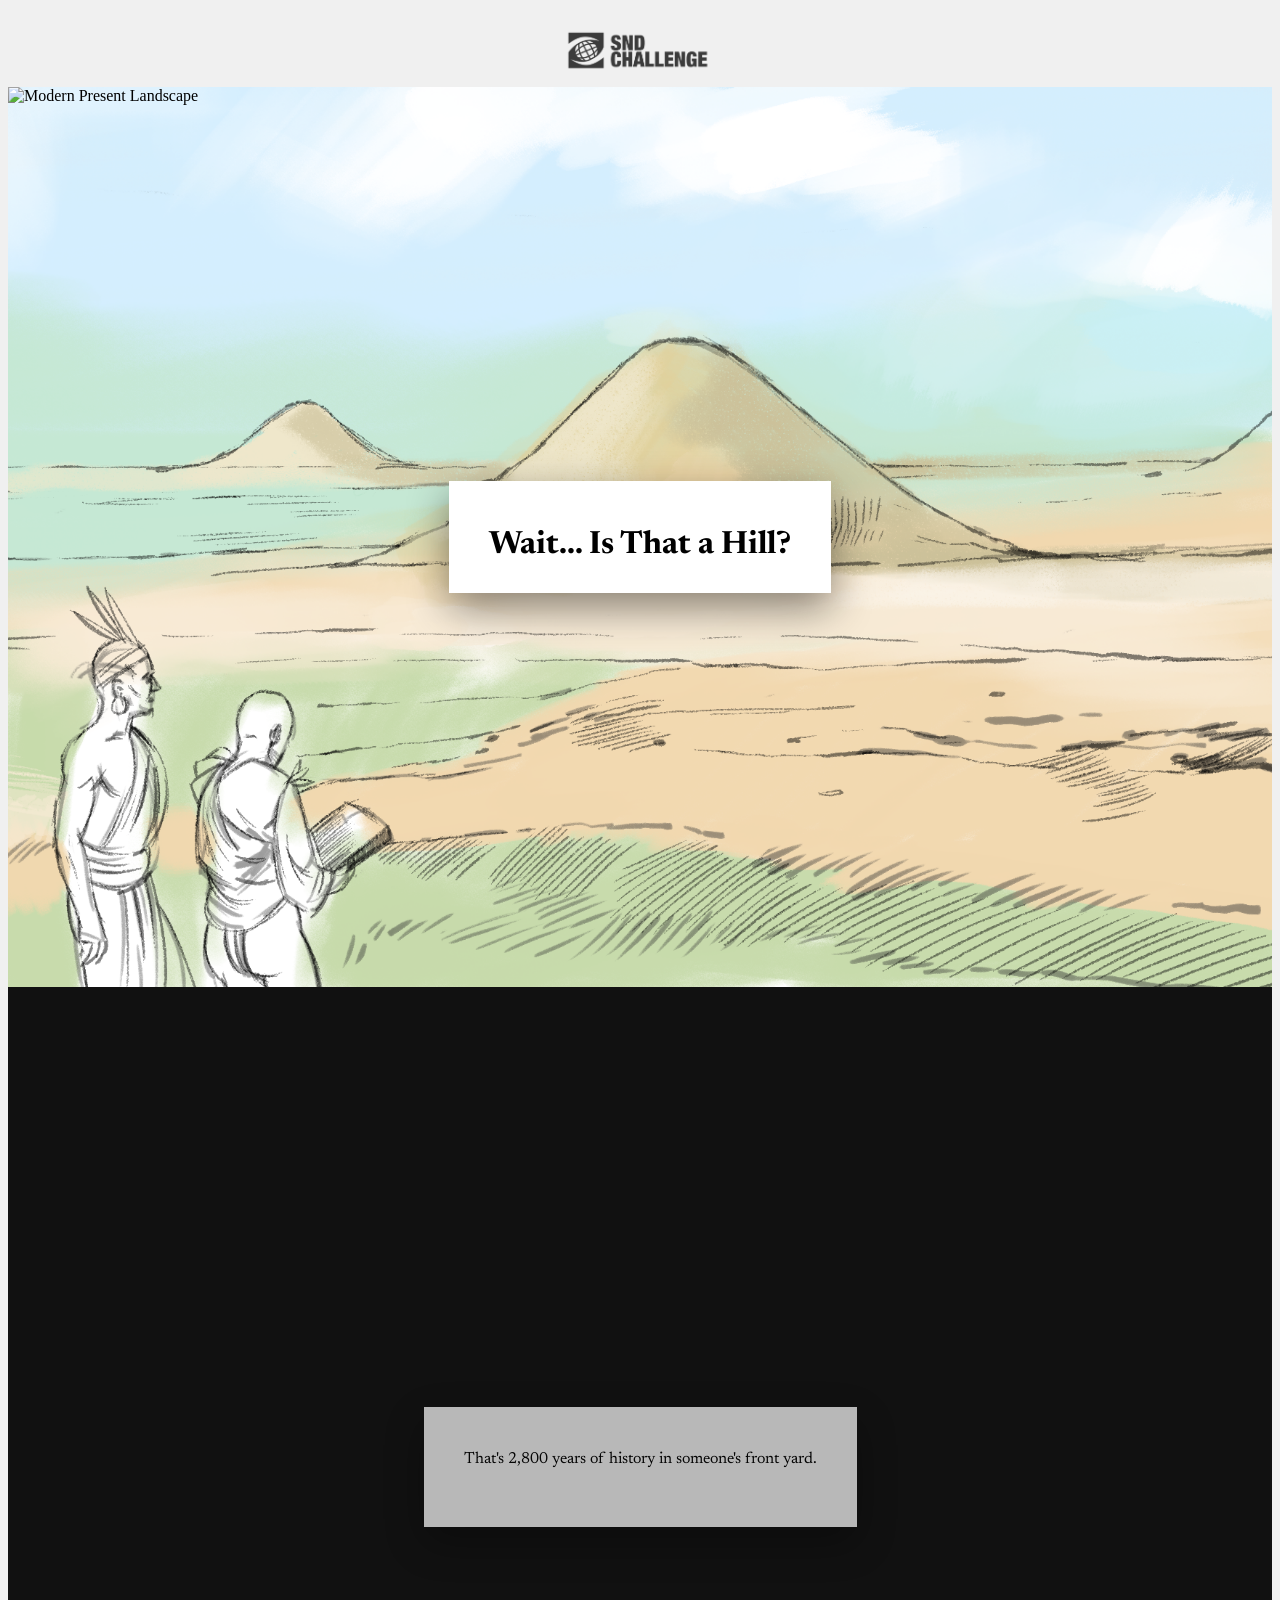
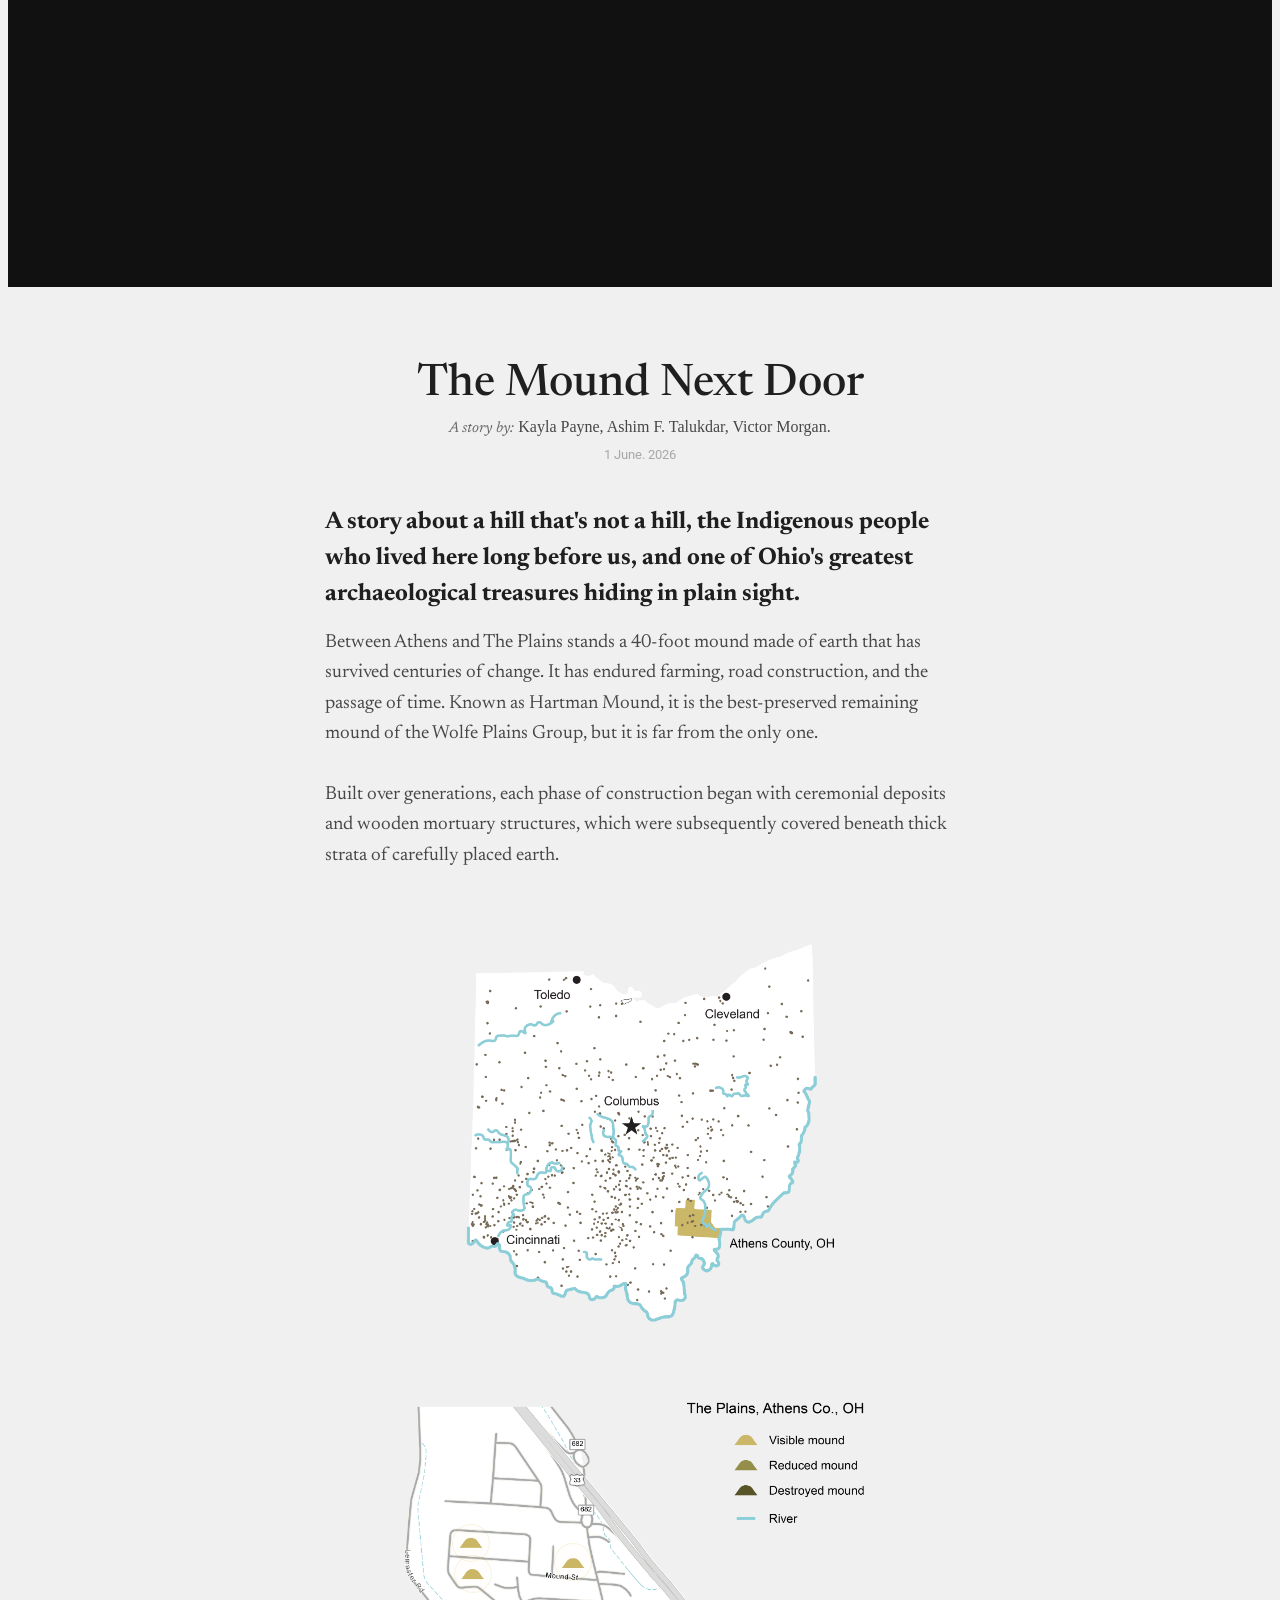
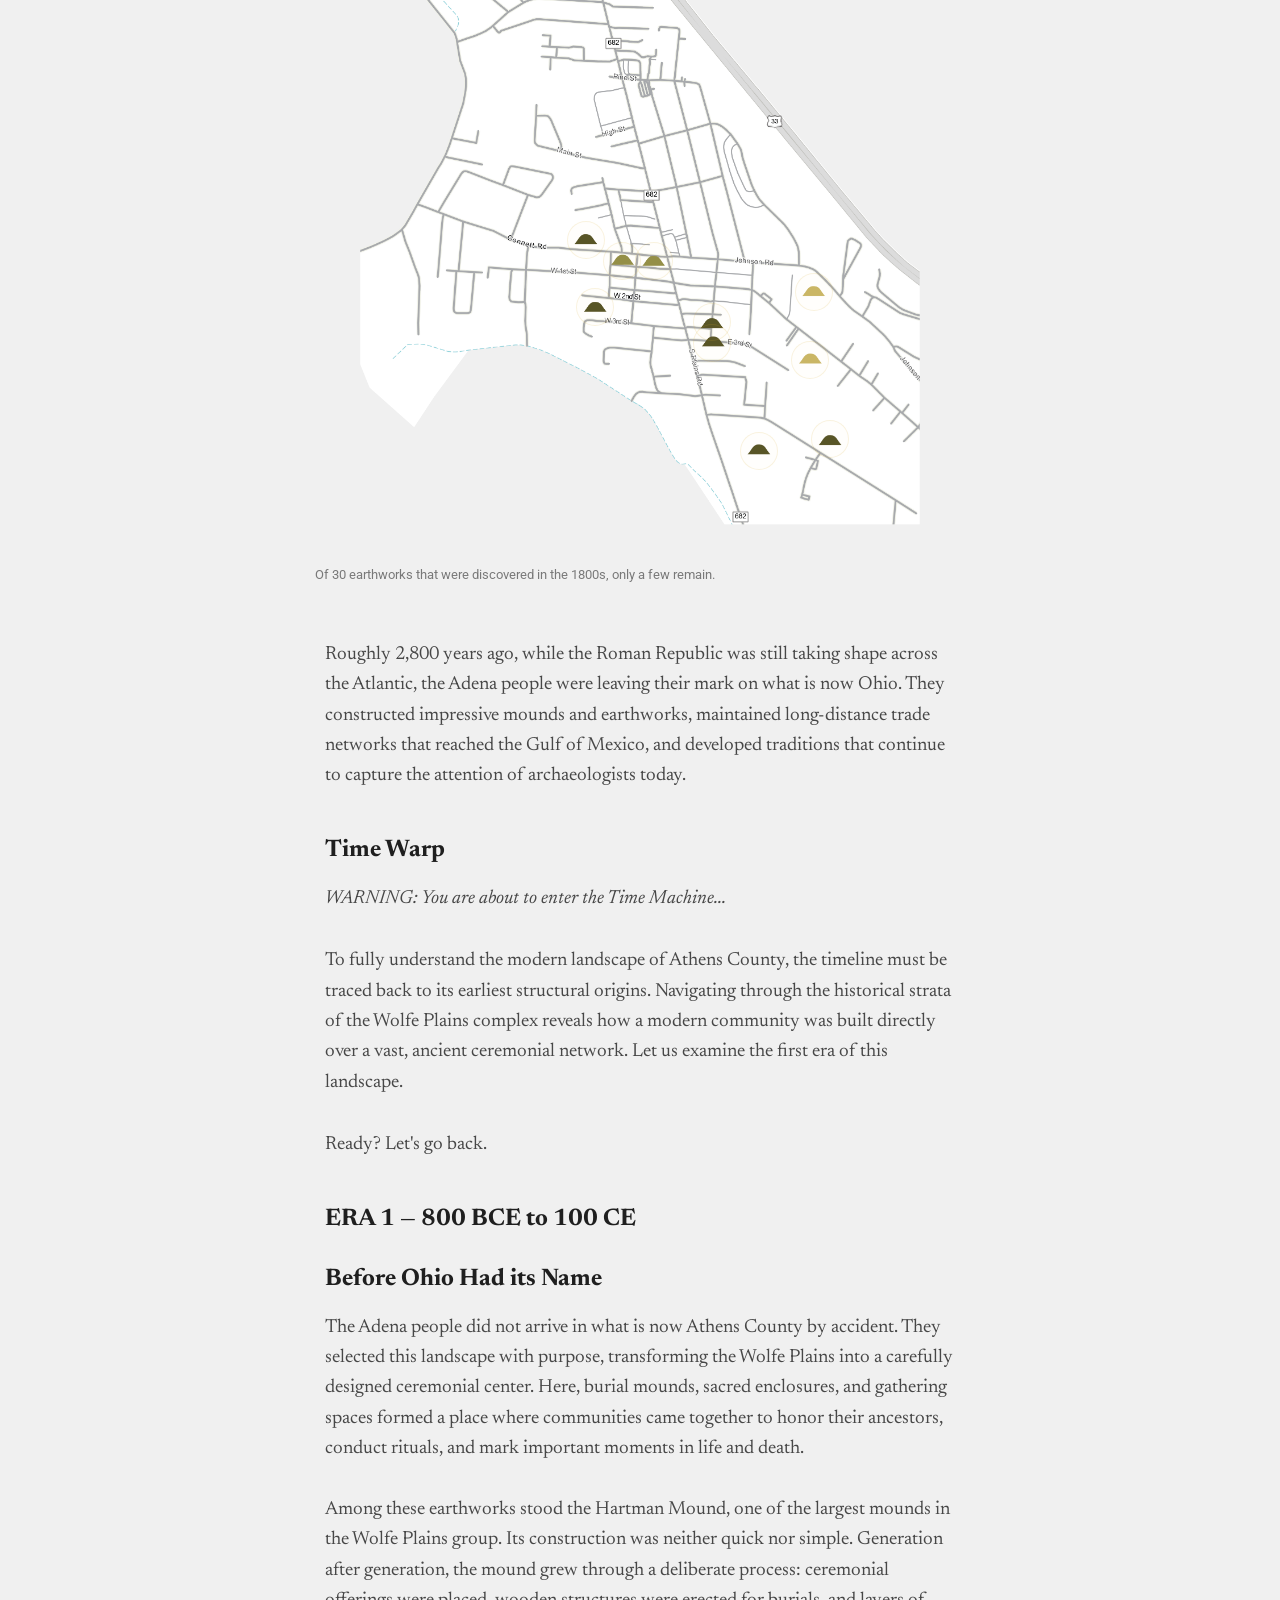
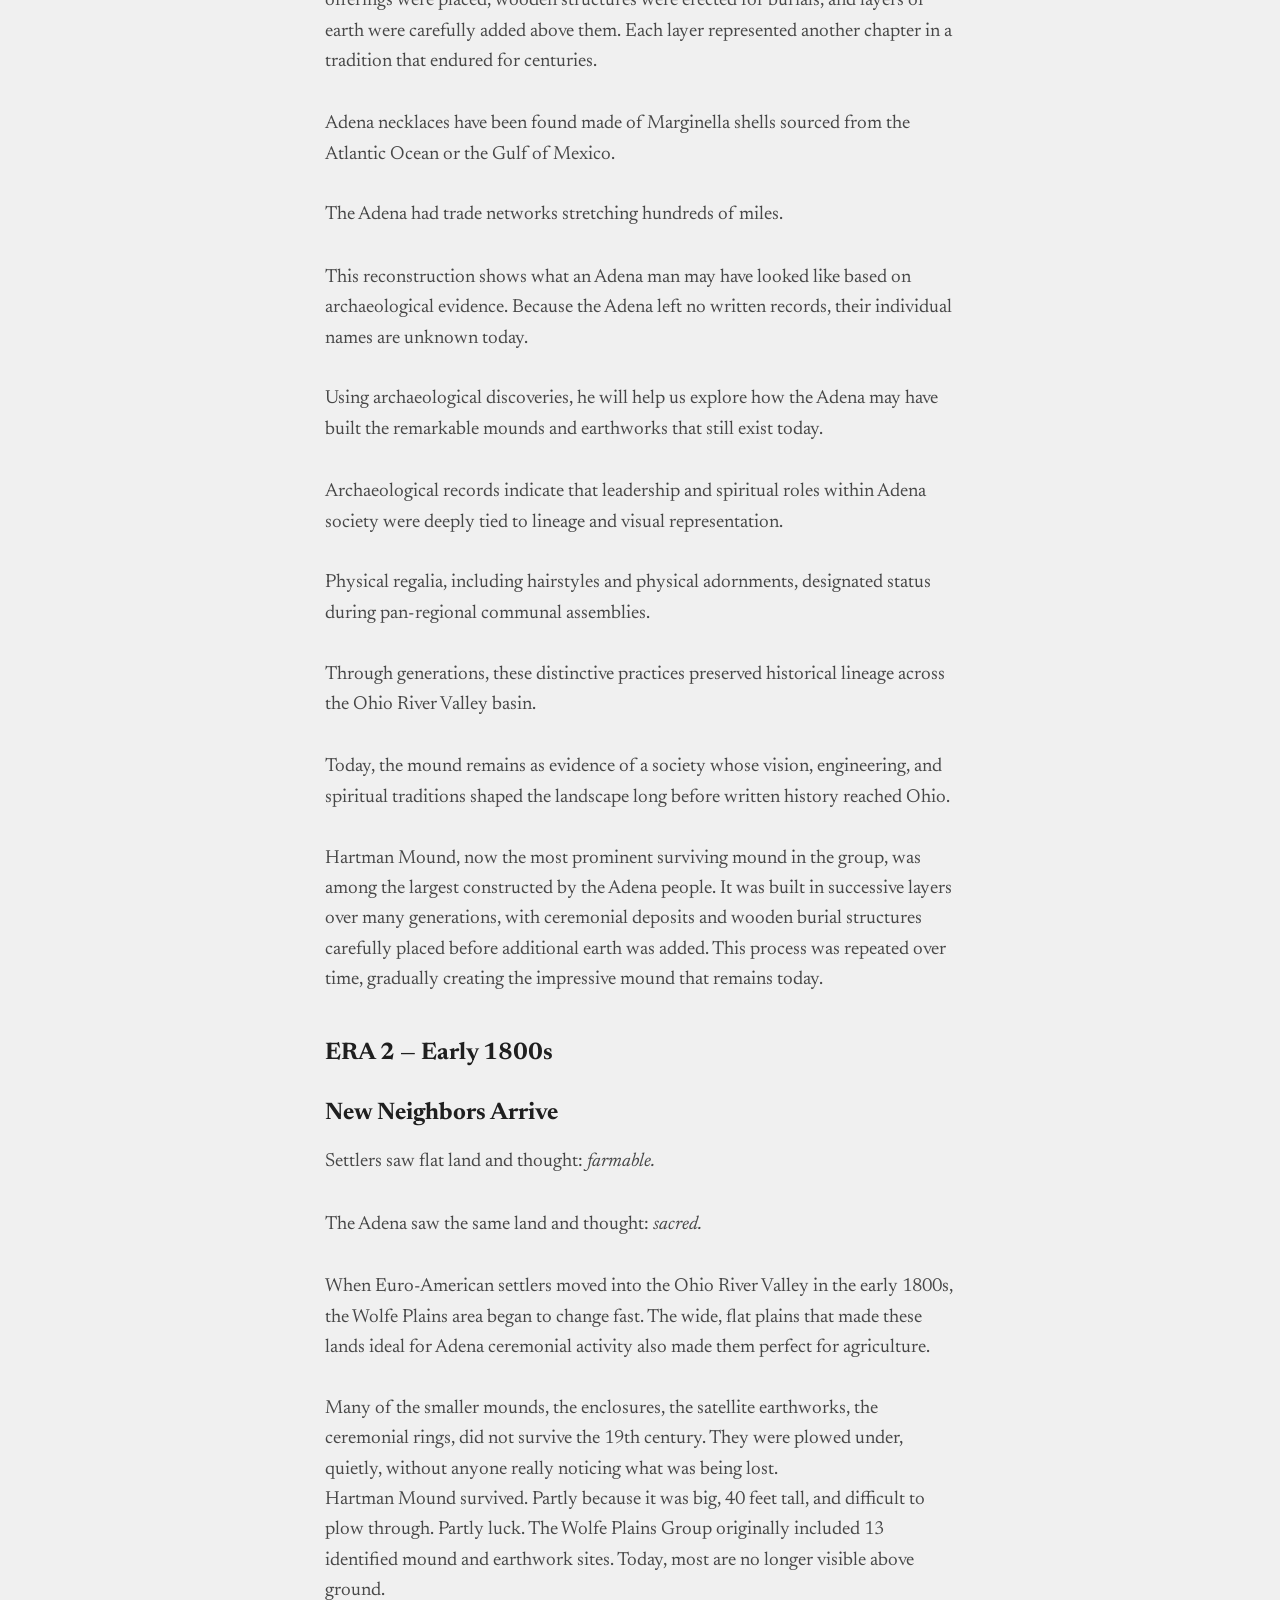
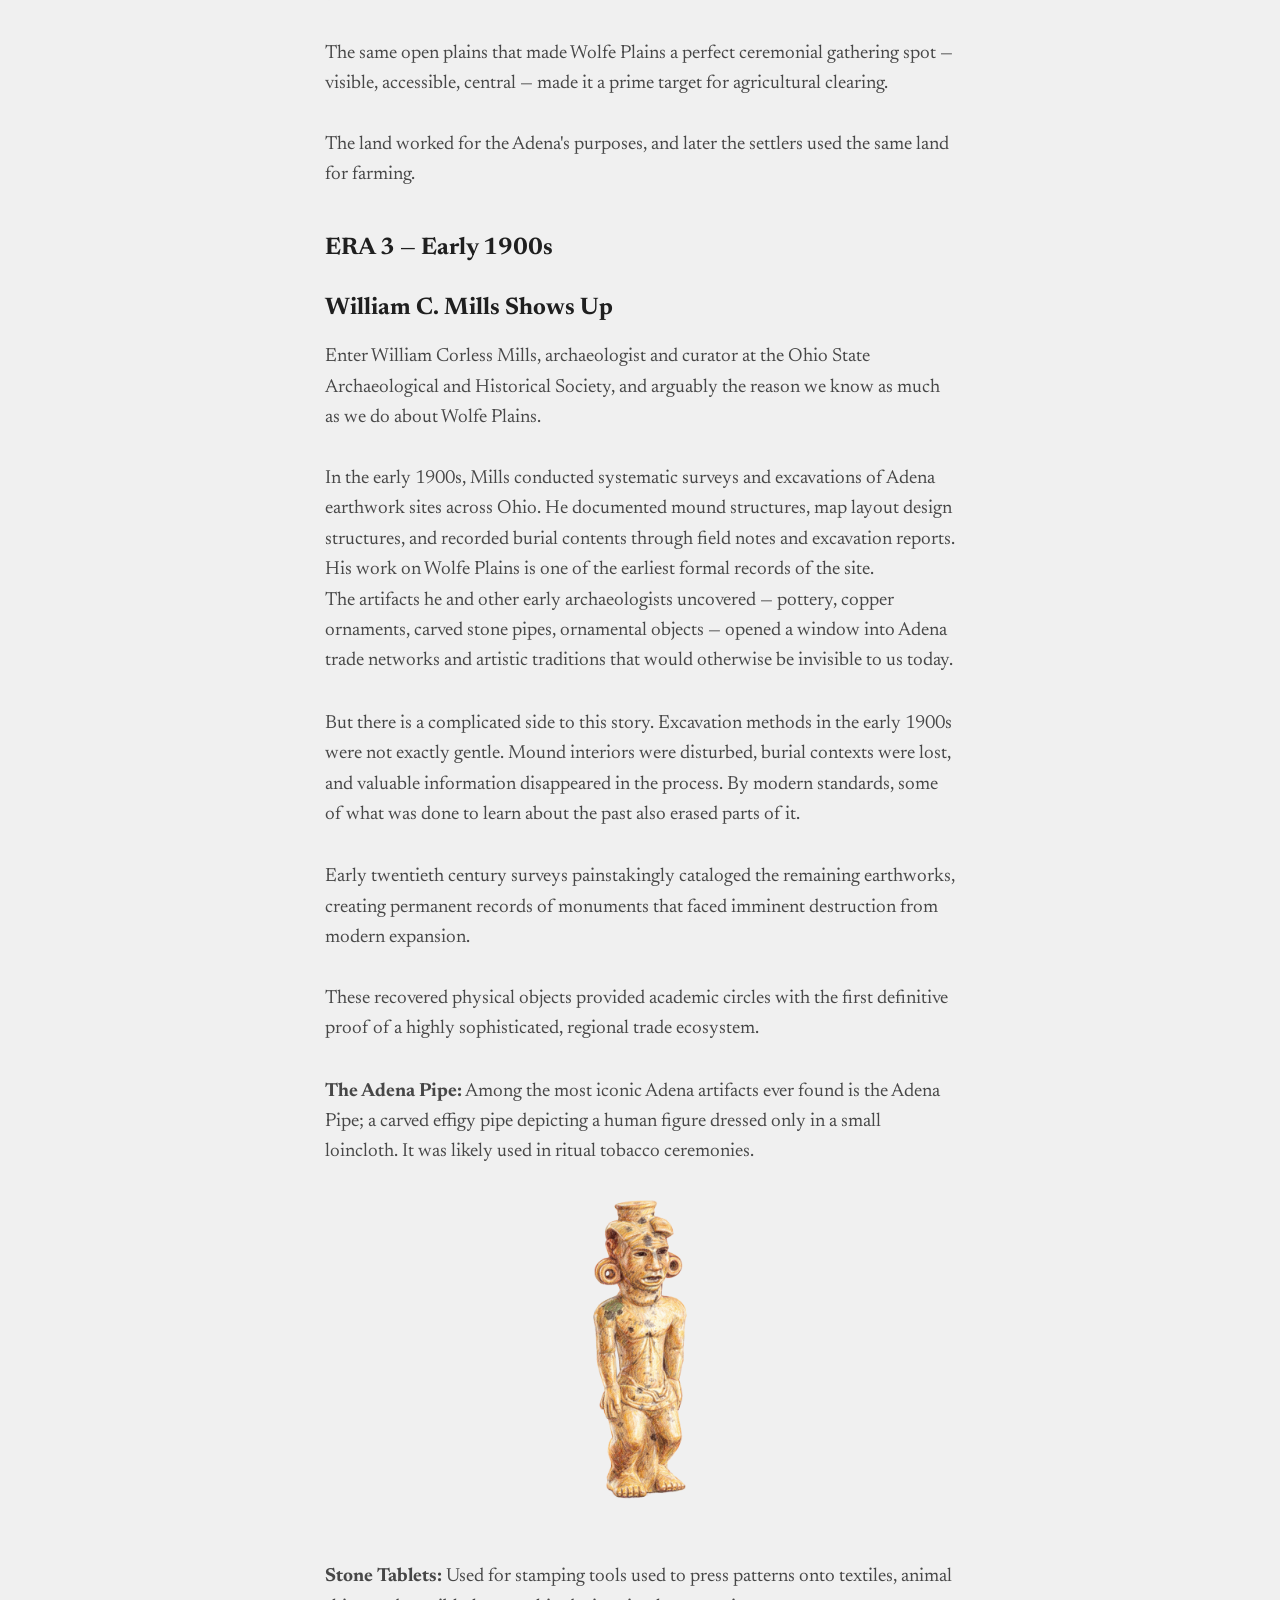
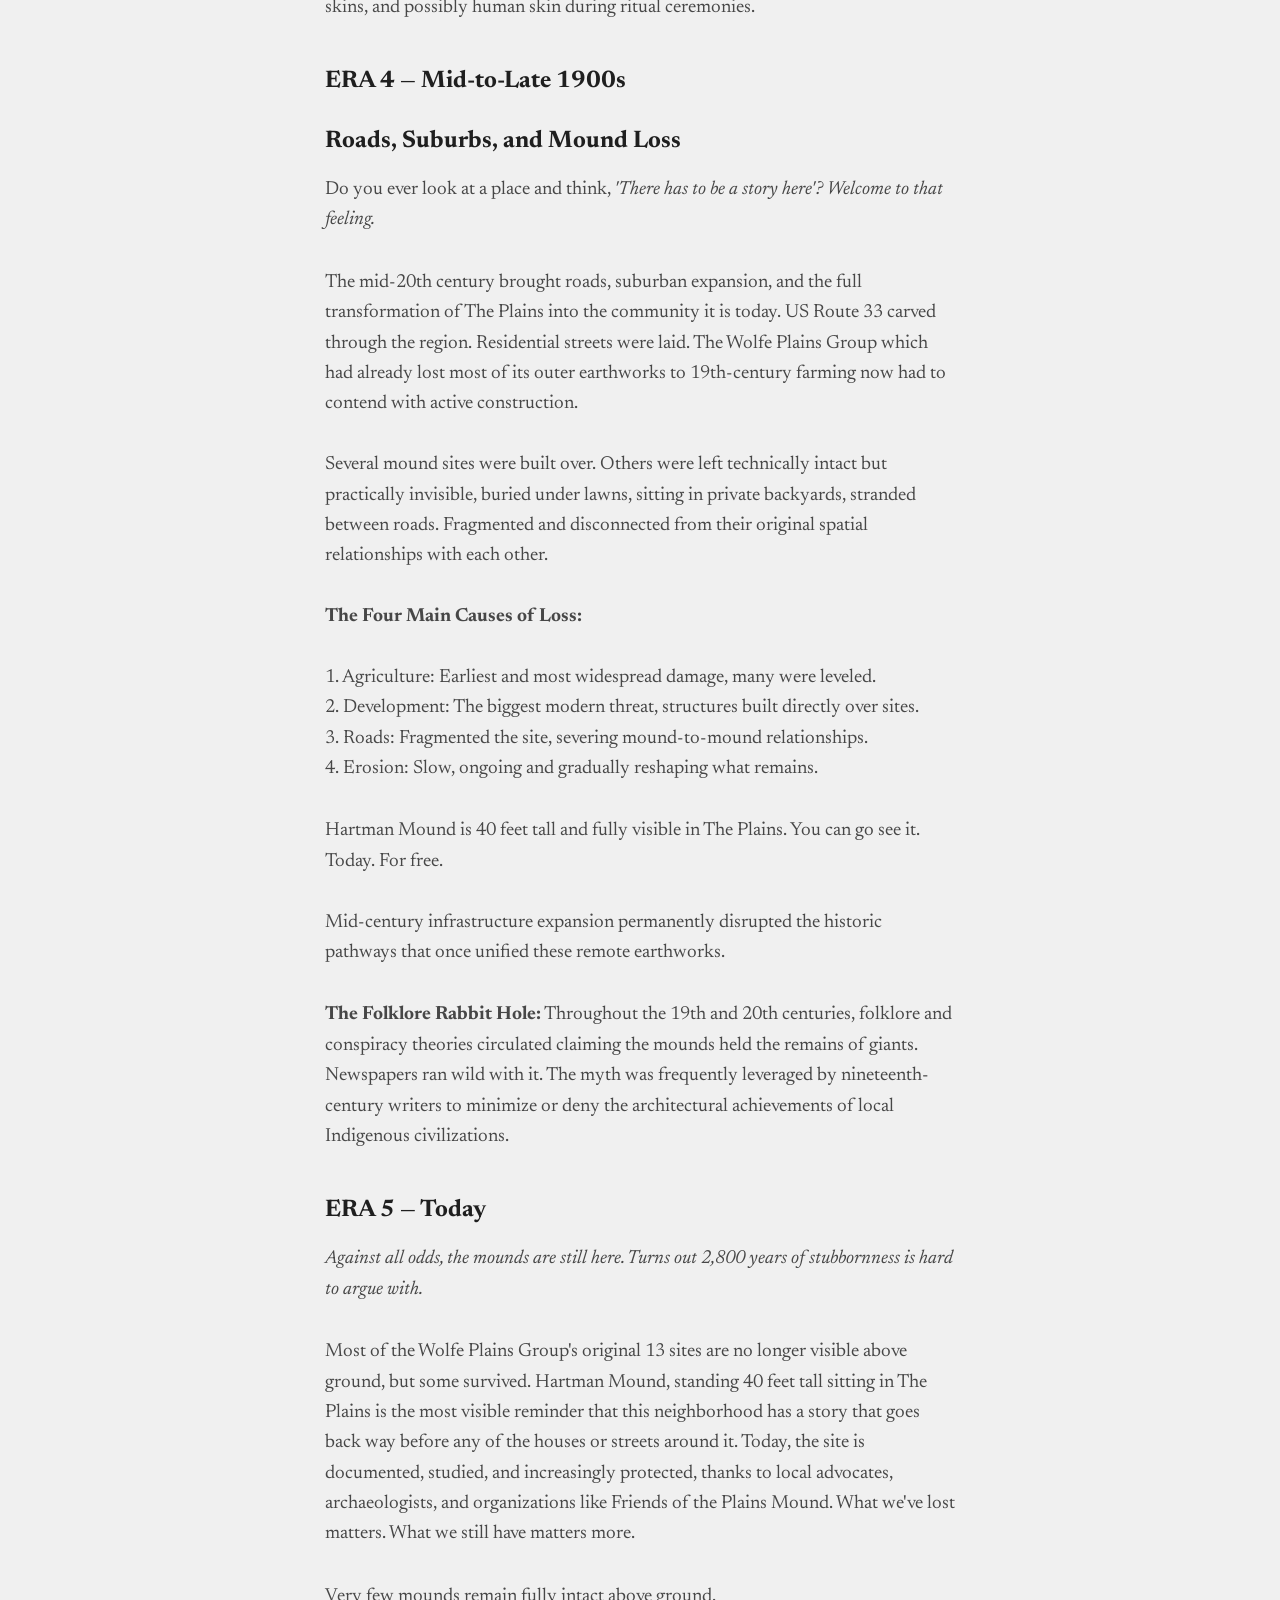
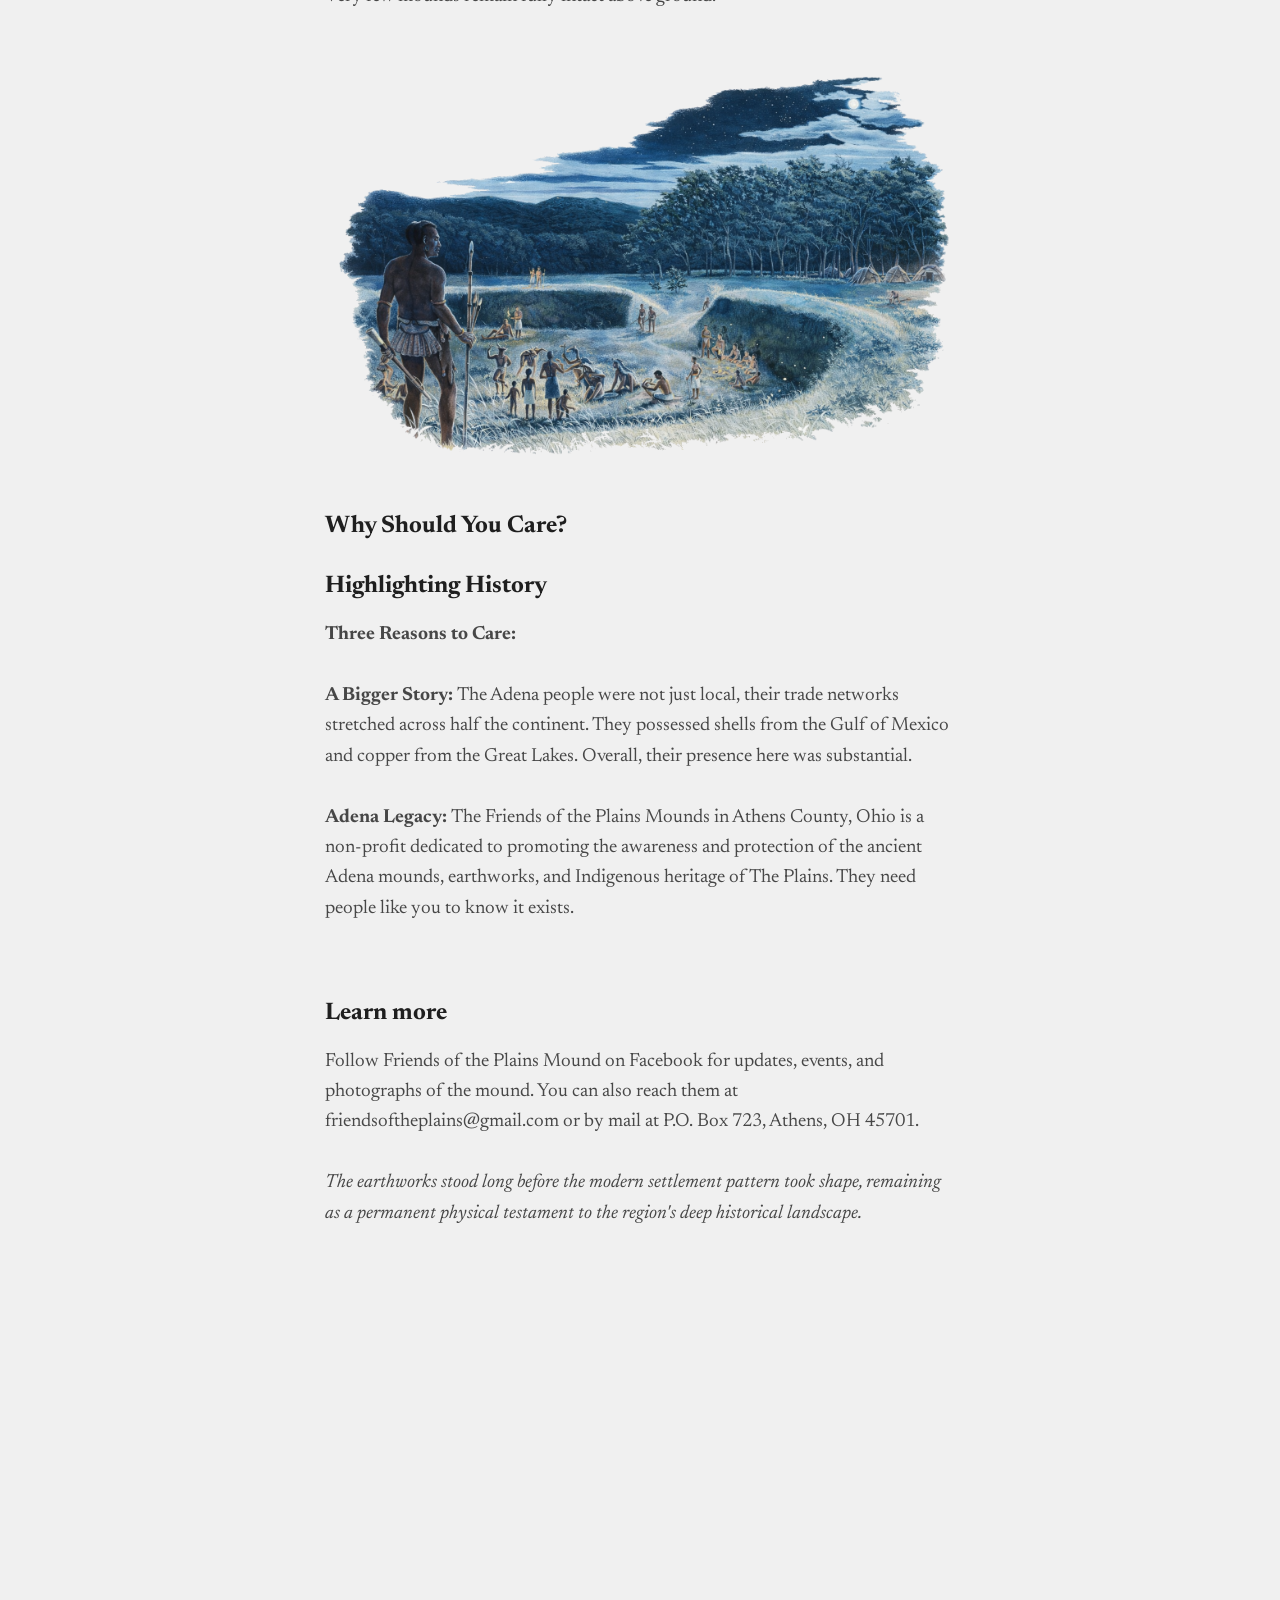
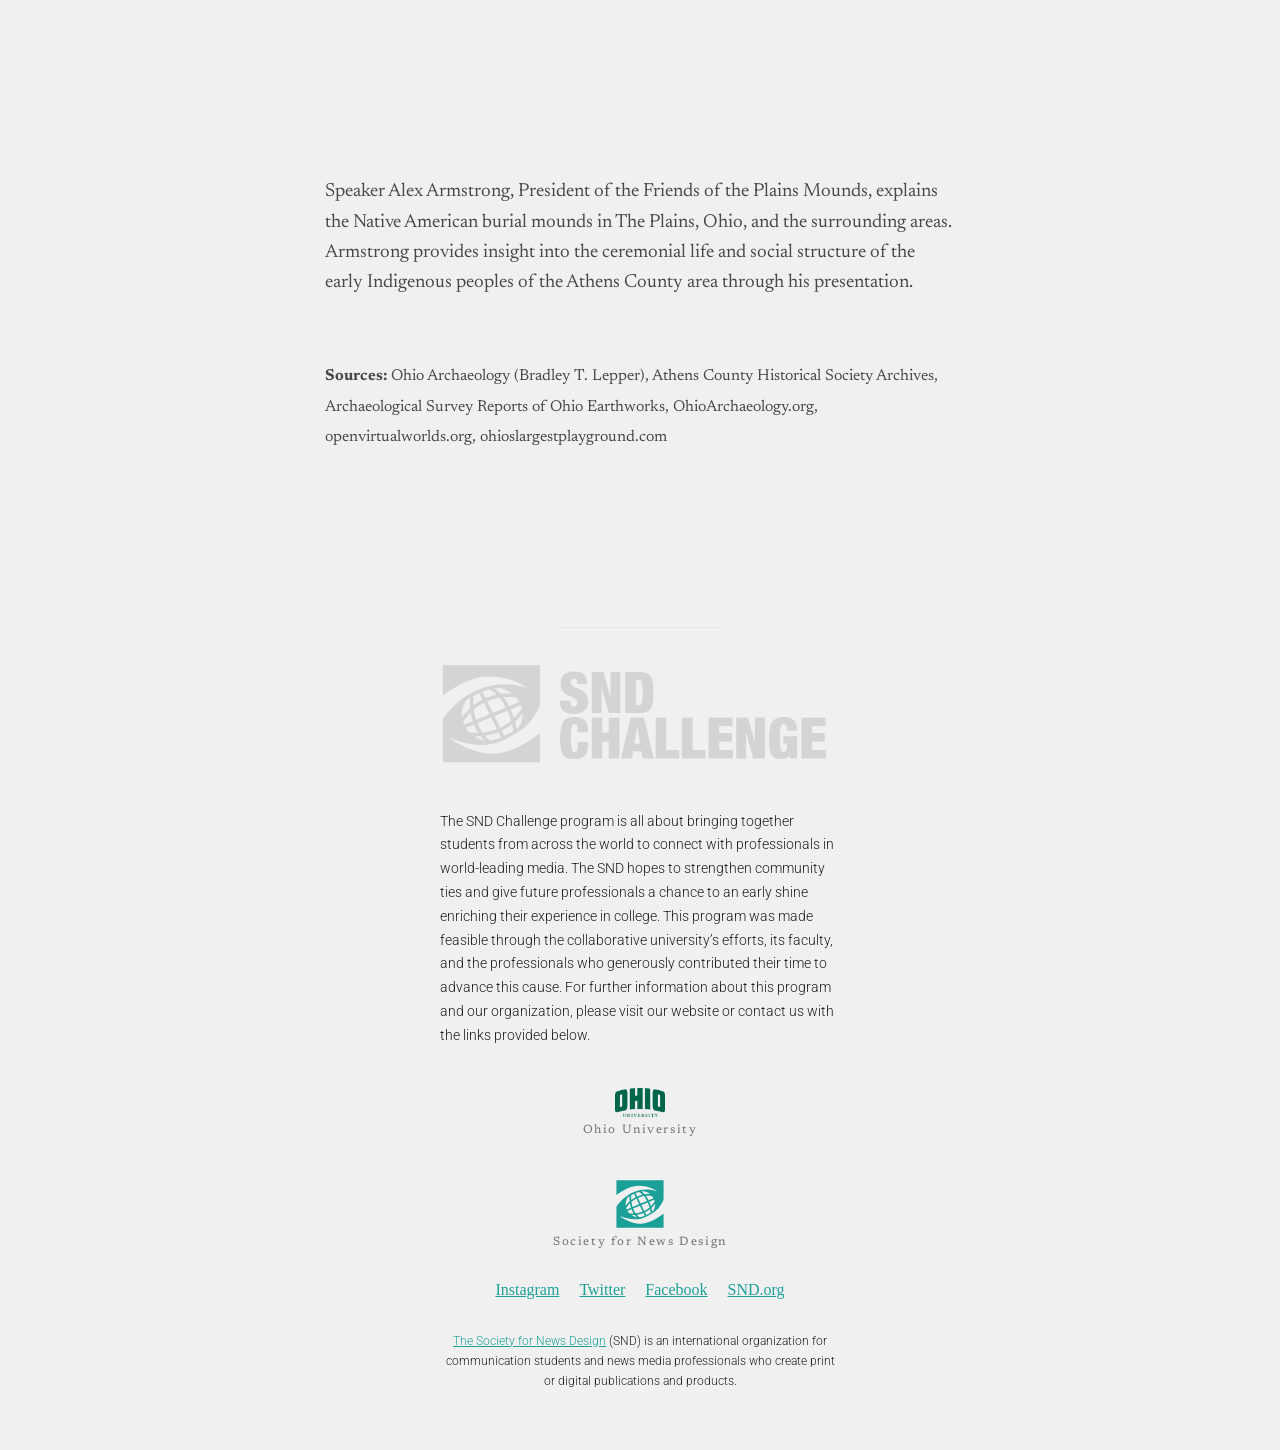
==== index.html @ f93b2324 "name" ====
<!DOCTYPE html>
<html lang="en">

<head>
    <meta charset="UTF-8">
    <meta name="viewport" content="width=device-width, initial-scale=1.0">
    <link rel="stylesheet" href="css/base_styles.css">
    <link rel="stylesheet" href="css/base_fonts.css">
    <link rel="stylesheet" href="css/custom_styles_v2.css">

    <title>The Mound Next Door</title>
    <meta name="description" content="Society for News Design Students Challenge." />
    <meta http-equiv="Content-Language" content="en" />
    <link rel="canonical" href="https://sndchallengeadena.github.io/themoundnextdoor/index.html" />
    <meta name="image" content="https://sndchallengeadena.github.io/themoundnextdoor/images/meta/meta_og_index.jpg" />

    <meta property="og:url" content="https://sndchallengeadena.github.io/themoundnextdoor/index.html">
    <meta property="og:type" content="website">
    <meta property="og:title" content="The Mound Next Door">
    <meta property="og:description" content="Society for News Design Students Challenge.">
    <meta property="og:image" content="https://sndchallengeadena.github.io/themoundnextdoor/images/meta/meta_og_index.jpg">

    <meta name="twitter:card" content="summary_large_image">
    <meta property="twitter:domain" content="sndchallengeadena.github.io">
    <meta property="twitter:url" content="https://sndchallengeadena.github.io/themoundnextdoor/index.html">
    <meta name="twitter:title" content="The Mound Next Door">
    <meta name="twitter:description" content="Society for News Design Students Challenge.">
    <meta name="twitter:image" content="https://sndchallengeadena.github.io/themoundnextdoor/images/meta/meta_og_index.jpg">
    <meta name="twitter:site" content="@SND" />

    <link rel="icon" type="image/png" href="images/favicon/myfavicon-96x96.png?v=5" sizes="96x96" />
    <link rel="icon" type="image/svg+xml" href="images/favicon/myfavicon.svg?v=5" />
    <link rel="shortcut icon" href="images/favicon/myfavicon.ico?v=5" />
    <link rel="apple-touch-icon" sizes="180x180" href="images/favicon/myapple-touch-icon.png?v=5" />
    <link rel="manifest" href="site.webmanifest" />
</head>

<body>
    <header>
        <img src="images/2025.png" alt="SND Challenge 2025 Logo" class="header-logo">
    </header>

    <main>
        <section class="scrolly-container">
            <div class="scrolly-visual">
                <img id="photo-past" class="scrolly-bg-img" src="images/Past.png" alt="Historical Past Landscape">
                <img id="photo-present" class="scrolly-bg-img" src="images/Present.png" alt="Modern Present Landscape">
                <div id="scrolly-graphic-layer"></div>
            </div>

            <div class="scrolly-story">
                <div class="step" data-step="1">
                    <div class="step-content">
                        <h2>Wait... Is That a Hill?</h2>
                    </div>
                </div>
                
                <div class="step" data-step="2">
                    <div class="step-content">
                        <p>That's 2,800 years of history in someone's front yard.</p>
                    </div>
                </div>
            </div>
        </section>

        <div id="main-container"></div>
    </main>

    <footer>
        <img src="images/2025.png" alt="SND Challenge 2025 Logo" class="challenge-logo">
        <p class="footer-intro"></p>
        <div class="footer-logo university"></div>
        <div class="footer-logo">
            <img src="images/icon.svg" alt="SND Logo">
            <h2>Society for News Design</h2>
            <ul>
                <li><a href="https://www.instagram.com/societyfornewsdesign/">Instagram</a></li>
                <li><a href="https://twitter.com/SND">Twitter</a></li>
                <li><a href="https://www.facebook.com/societyfornewsdesign">Facebook</a></li>
                <li><a href="https://snd.org/">SND.org</a></li>
            </ul>
        </div>
        <p class="g-centered footer-note"></p>
    </footer>

  <script src="js/index_v2.js"></script>

    <script>
        window.addEventListener("scroll", () => {
            // --- FRAMEWORK 1: OPENING SCROLLY (Reactivated for both desktop and mobile viewports) ---
            const presentPhoto = document.getElementById('photo-present');
            const steps = document.querySelectorAll('.step');
            
            if (presentPhoto && steps.length >= 2) {
                const step1Rect = steps[0].getBoundingClientRect();
                const step2Rect = steps[1].getBoundingClientRect();

                if (step1Rect.top >= -window.innerHeight / 2 && step1Rect.top < window.innerHeight / 2) {
                    steps[0].classList.add('active');
                    steps[1].classList.remove('active');
                } else if (step2Rect.top >= -window.innerHeight / 2 && step2Rect.top < window.innerHeight / 2) {
                    steps[0].classList.remove('active');
                    steps[1].classList.add('active');
                }

                let fadeProgress = (window.innerHeight - step2Rect.top) / window.innerHeight;
                if (fadeProgress < 0) fadeProgress = 0;
                if (fadeProgress > 1) fadeProgress = 1;

                presentPhoto.style.opacity = (1 - fadeProgress);
            }

            // --- FRAMEWORK 2: ERA 1 SINGLE IMAGE SCROLLY ---
            const era1Steps = document.querySelectorAll('.era1-step');
            if (era1Steps.length >= 2) {
                const era1Rect1 = era1Steps[0].getBoundingClientRect();
                const era1Rect2 = era1Steps[1].getBoundingClientRect();

                if (era1Rect1.top >= -window.innerHeight / 2 && era1Rect1.top < window.innerHeight / 2) {
                    era1Steps[0].classList.add('active');
                    era1Steps[1].classList.remove('active');
                } else if (era1Rect2.top >= -window.innerHeight / 2 && era1Rect2.top < window.innerHeight / 2) {
                    era1Steps[0].classList.remove('active');
                    era1Steps[1].classList.add('active');
                }
            }

            // --- FRAMEWORK 3: ERA 2 TWO-IMAGE SCROLLY ---
            const era2Photo1 = document.getElementById('photo-era2-1');
            const era2Steps = document.querySelectorAll('.era2-step');
            if (era2Photo1 && era2Steps.length >= 2) {
                const era2Rect1 = era2Steps[0].getBoundingClientRect();
                const era2Rect2 = era2Steps[1].getBoundingClientRect();

                if (era2Rect1.top >= -window.innerHeight / 2 && era2Rect1.top < window.innerHeight / 2) {
                    era2Steps[0].classList.add('active');
                    era2Steps[1].classList.remove('active');
                } else if (era2Rect2.top >= -window.innerHeight / 2 && era2Rect2.top < window.innerHeight / 2) {
                    era2Steps[0].classList.remove('active');
                    era2Steps[1].classList.add('active');
                }

                let fadeProgress2 = (window.innerHeight - era2Rect2.top) / window.innerHeight;
                if (fadeProgress2 < 0) fadeProgress2 = 0;
                if (fadeProgress2 > 1) fadeProgress2 = 1;

                era2Photo1.style.opacity = (1 - fadeProgress2);
            }

            // --- FRAMEWORK 4: ERA 3 TWO-IMAGE SCROLLY ---
            const era3Photo1 = document.getElementById('photo-era3-1');
            const era3Steps = document.querySelectorAll('.era3-step');
            if (era3Photo1 && era3Steps.length >= 2) {
                const era3Rect1 = era3Steps[0].getBoundingClientRect();
                const era3Rect2 = era3Steps[1].getBoundingClientRect();

                if (era3Rect1.top >= -window.innerHeight / 2 && era3Rect1.top < window.innerHeight / 2) {
                    era3Steps[0].classList.add('active');
                    era3Steps[1].classList.remove('active');
                } else if (era3Rect2.top >= -window.innerHeight / 2 && era3Rect2.top < window.innerHeight / 2) {
                    era3Steps[0].classList.remove('active');
                    era3Steps[1].classList.add('active');
                }

                let fadeProgress3 = (window.innerHeight - era3Rect2.top) / window.innerHeight;
                if (fadeProgress3 < 0) fadeProgress3 = 0;
                if (fadeProgress3 > 1) fadeProgress3 = 1;

                era3Photo1.style.opacity = (1 - fadeProgress3);
            }

            // --- FRAMEWORK 6: ERA 4 TWO-IMAGE SCROLLY ---
            const era4Photo1 = document.getElementById('photo-era4-1');
            const era4Steps = document.querySelectorAll('.era4-step');
            if (era4Photo1 && era4Steps.length >= 2) {
                const era4Rect1 = era4Steps[0].getBoundingClientRect();
                const era4Rect2 = era4Steps[1].getBoundingClientRect();

                if (era4Rect1.top >= -window.innerHeight / 2 && era4Rect1.top < window.innerHeight / 2) {
                    era4Steps[0].classList.add('active');
                    era4Steps[1].classList.remove('active');
                } else if (era4Rect2.top >= -window.innerHeight / 2 && era4Rect2.top < window.innerHeight / 2) {
                    era4Steps[0].classList.remove('active');
                    era4Steps[1].classList.add('active');
                }

                let fadeProgress4 = (window.innerHeight - era4Rect2.top) / window.innerHeight;
                if (fadeProgress4 < 0) fadeProgress4 = 0;
                if (fadeProgress4 > 1) fadeProgress4 = 1;

                era4Photo1.style.opacity = (1 - fadeProgress4);
            }

            // --- EXTRA FRAMEWORK: INLINE MAN SCROLLY ---
            const manSteps = document.querySelectorAll('.man-step');
            manSteps.forEach((step) => {
                const rect = step.getBoundingClientRect();
                if (rect.top >= -window.innerHeight / 2 && rect.top < window.innerHeight / 2) {
                    const stepNum = step.getAttribute('data-man-step');
                    manSteps.forEach(s => s.classList.remove('active'));
                    step.classList.add('active');

                    const allManImgs = document.querySelectorAll('.man-scroll-img');
                    allManImgs.forEach(img => img.classList.remove('active'));
                    
                    const targetImg = document.getElementById(`photo-man-${stepNum}`);
                    if (targetImg) targetImg.classList.add('active');
                }
            });
        });
    </script>
</body>

</html>
---- css/base_styles.css ----
:root{
    --bgColor: #f0f0f0;
    --darkerColor: #1f1f1f;
    --lightColor: #474747;
    --lighterColor: #797979;
    --SND-turquoise: #1ca099;
}

body{
    background-color: #f0f0f0;
}
header{
    width: 100%;
    padding: 20px 0 0 0;
    box-sizing: border-box;
    text-align: center;
}
header .header-logo{
    width: 100%;
    max-width: 150px;
    margin: 0 auto 10px auto;
}
header h5{
    font-weight: 400;
    margin: 0;
    color: var(--SND-turquoise);
    /* -webkit-text-stroke-width: 4px;
    -webkit-text-stroke-color: var(--bgColor);
	paint-order: stroke fill; */
}
.headline-wrapper{
    width: 100%;
    margin: 1rem 0 2rem 0;
    text-align: center;
}
.headline-wrapper .bylines{
    margin: 0 auto;
    color: var(--lightColor);
}
.headline-wrapper .bylines .g-by{
    font-family: var(--fontSerif);
    font-size: 15px;
    font-weight: 400;
    font-style: italic;
    opacity: 0.8;
}
.headline-wrapper .bylines small{
    font-family: var(--fontSans);
    font-size: 13px;
    font-weight: 400;
    color: var(--lighterColor);
    line-height: 1.4;
    margin: 10px auto;
    opacity: 0.6;
    display: block;
}
.headline-wrapper h5{
    margin: 0 auto;
    font-weight: 400;
    font-size: 12px;
    color: var(--lighterColor);
}
.headline-wrapper h5::before{
    content: ' ';
    display: block;
    width: 60px;
    height: 1px;
    background: var(--lighterColor);
    margin: -5px auto 10px auto;
    opacity: 0.4;
}
h1{
    color: var(--darkerColor);
    margin: 0 auto;
    font-weight: 500;
    font-size: 3.5vw;
}
h2{
    color: var(--darkerColor);
    margin: 2.5rem 0 -1rem 0;
    font-weight: 700;
}
h3{
    color: var(--darkerColor);
    font-weight: 100;
}
.body-size{
    width: 100%;
    max-width: 630px;
    margin: 1rem auto 2rem;
}
.body-size p{
    color: var(--lightColor);
    font-size: 19px;
    line-height: 1.6;
    font-style: normal;
}
.g-photo-wrapper, .g-video-wrapper{
    margin: 1rem auto 2rem auto;
}
.media-size{
    width: 100%;
    max-width: 800px;
    margin: 1rem auto 2rem;
}
.g-credit{
    color: var(--lighterColor)!important;
    font-size: 13px!important;
    line-height: 1.4!important;
    font-family: "Roboto", sans-serif;
    font-weight: 400;
}
.graphic-wrapper{
    margin: 1rem auto 3rem auto;
}
.graphic-wrapper p{
    font-family: var(--fontSans) !important;
}
.frames-wrapper, .embed-wrapper{
    margin: 0 auto;
}
.embed-wrapper{position: relative;}
.embed-wrapper .g-credit{
    padding-left: 10px;
    margin: 0 auto;
    max-width: 630px;
}
a, a:visited, a:hover, a:active{
        color: var(--SND-turquoise);
}
footer{
    margin-top: 200px;
    padding-bottom: 35px;
    width: 100%;
    box-sizing: border-box;
    text-align: center;
    position: relative;
}
footer:before{
    content: ' ';
    position: absolute;
    top: -25px;
    left: 50%;
    transform: translateX(-50%);
    width: 160px;
    height: 0px;
    border-top: 1px solid var(--darkerColor);
    opacity: 0.05;
}
footer .footer-logo{
    margin: 2.5rem auto 2rem auto;
    text-align: center;
    position: relative;
}
footer .footer-logo img{
    width: 100%;
    max-width: 50px;
}
footer p{
    color: var(--darkerColor);
    font-size: 14px;
    font-weight: 300;
    font-family: var(--fontSans);
    font-style: normal;
    text-align: left;
    line-height: 1.7;
    width: 100%;
    max-width: 400px;
    margin: 30px auto 15px auto;
    position: relative;
}
footer p.g-centered{
    text-align: center;
    font-size: 12px;
}
footer h2{
    font-family: var(--fontSerif);
    font-size: 12px;
    font-weight: 400;
    font-style: normal;
    letter-spacing: 0.1rem;
    margin: 0 auto;
    width: fit-content;
    color: var(--darkerColor);
    position: relative;
    opacity: 0.6;
}
footer h3{
    font-style: normal;
    font-weight: 600;
}
footer ul{
    list-style: none;
    padding: 0;
    margin: 30px auto 0 auto;
    display: flex;
    justify-content: center;
}
footer ul li{
    margin: 0 10px;
}

footer .challenge-logo{
    width: 100%;
    max-width: 415px;
    margin: 0;
    opacity: 0.15;
}
/* mobile queries */
@media (max-width: 768px){
    h1{
        font-size: 10vw;
        line-height: 1.2!important;
    }
    .headline-wrapper h5{margin-bottom: 0.5rem;}
    footer{
        padding-left: 25px;
        padding-right: 25px;
    }
    .body-size{
        padding: 0 25px;
        box-sizing: border-box;
    }
    .g-media{padding: 0!important;}
    .g-media .g-credit, 
    .media-size .g-credit{
        padding-left: 25px;
    }
}
---- css/base_fonts.css ----
/* get more or different fonts at google fonts or import your own */
/* https://fonts.google.com/ */

@import url('https://fonts.googleapis.com/css2?family=Newsreader:ital,opsz,wght@0,6..72,200..800;1,6..72,200..800&family=Roboto:ital,wdth,wght@0,75..100,100..900;1,75..100,100..900&display=swap');

/* This handles the font families for the whole project */
/* use the variables below to replace the fonts if needed */
:root{
  --fontSans: "Roboto", sans-serif;
  --fontSerif: "Newsreader", serif;
}
h1,h2,h3{
  font-family: var(--fontSerif);
  font-style: normal;
  line-height: 1.5;
  font-optical-sizing: auto;
}
h4,h5,h6{
  font-family: var(--fontSans);
  font-optical-sizing: auto;
  font-style: normal;
  font-variation-settings: "wdth" 100;
}
p{
  font-family: var(--fontSerif);
  font-optical-sizing: auto;
  line-height: 1.5;
}
---- css/custom_styles_v2.css ----
/* ==========================================================================
   SCROLLYTELLING FRAMEWORK STYLES
   ========================================================================== */

.scrolly-container {
    position: relative;
    width: 100%;
    background-color: #111;
}

.scrolly-visual {
    position: sticky;
    top: 0;
    left: 0;
    width: 100%;
    height: 100vh;
    overflow: hidden;
    background-color: #000;
    z-index: 1;
}

.scrolly-bg-img {
    position: absolute;
    top: 0;
    left: 0;
    width: 100%;
    height: 100%;
    object-fit: cover;
    display: block;
    transition: opacity 0.8s ease-in-out; 
}

#photo-present { z-index: 2; opacity: 1; }
#photo-past { z-index: 1; opacity: 1; }

#scrolly-graphic-layer {
    position: absolute;
    top: 0;
    left: 0;
    width: 100%;
    height: 100%;
    transition: background-color 0.6s ease;
    pointer-events: none;
    z-index: 3;
}

.scrolly-story {
    position: relative;
    width: 100%;
    margin-top: -100vh;
    z-index: 4;
    pointer-events: none; 
}

.step {
    height: 100vh;
    display: flex;
    align-items: center;
    justify-content: center;
    padding: 2rem;
    box-sizing: border-box;
}

.step-content {
    background: #ffffff !important;
    color: #000000;
    padding: 2.5rem;
    border-radius: 0px;
    max-width: 550px;
    box-shadow: 0 15px 40px rgba(0, 0, 0, 0.45);
    pointer-events: auto;
    opacity: 0.70;
    transform: translateY(30px);
    transition: opacity 0.5s ease, transform 0.5s ease;
}

.step-content h2, .step-content p {
    color: #000000 !important;
    margin-top: 0;
}

.step-content h2 { font-size: 2rem; }

.step.active .step-content {
    opacity: 1 !important;
    transform: translateY(0);
}

#main-container { padding-top: 3rem; }

/* ==========================================================================
   SECONDARY ERA 1 SCROLLY BLOCK HANDLERS (FULL BLEED VIEWPORT BREAKOUT)
   ========================================================================== */
.era1-scrolly {
    width: 100vw !important;
    position: relative;
    left: 50%;
    right: 50%;
    margin-left: -50vw !important;
    margin-right: -50vw !important;
}

.era1-scrolly .scrolly-bg-img {
    object-fit: cover !important; 
    width: 100% !important;
    height: 100% !important;
    top: 0 !important;
    left: 0 !important;
}

.era1-step {
    height: 100vh;
    display: flex;
    align-items: center;
    justify-content: center;
    padding: 2rem;
    box-sizing: border-box;
}

.era1-step.active .step-content {
    opacity: 1 !important;
    transform: translateY(0);
}

/* ==========================================================================
   INLINE IN-CONTAINER MAN SCROLLY (WITH TARGETED MAN3 SCALING)
   ========================================================================== */
.inline-man-scrolly {
    position: relative;
    width: 100%;
    max-width: 800px;
    margin: 4rem auto;
    display: flex;
    flex-direction: column;
    align-items: center;
}

.man-visual-frame {
    position: sticky;
    top: 15vh; 
    width: 200px;
    height: 440px; 
    margin-bottom: 2rem;
    z-index: 5;
}

.man-scroll-img {
    position: absolute;
    bottom: 0; 
    left: 50%;
    transform: translateX(-50%);
    width: 200px;
    height: 380px;
    object-fit: contain;
    opacity: 0;
    transition: opacity 0.6s ease-in-out, width 0.4s ease, height 0.4s ease;
}

#photo-man-3 {
    width: 280px !important;  
    height: 440px !important; 
}

.man-scroll-img.active {
    opacity: 1;
}

.man-story-steps {
    position: relative;
    width: 100%;
    margin-top: -440px; 
    z-index: 6;
    pointer-events: none;
}

.man-step {
    height: 90vh;
    display: flex;
    align-items: center;
    justify-content: center;
    box-sizing: border-box;
}

.man-step .step-content {
    pointer-events: auto;
    opacity: 0.25;
    transform: scale(0.95);
    transition: opacity 0.4s ease, transform 0.4s ease;
}

.man-step.active .step-content {
    opacity: 1 !important;
    transform: scale(1);
}

/* ==========================================================================
   SECONDARY ERA 2 SCROLLY BLOCK HANDLERS
   ========================================================================== */
.era2-scrolly {
    width: 100vw !important;
    position: relative;
    left: 50%;
    right: 50%;
    margin-left: -50vw !important;
    margin-right: -50vw !important;
}

.era2-scrolly .scrolly-bg-img {
    object-fit: cover !important;
    width: 100% !important;
    height: 100% !important;
    top: 0 !important;
    left: 0 !important;
}

.era2-step {
    height: 100vh;
    display: flex;
    align-items: center;
    justify-content: center;
    padding: 2rem;
    box-sizing: border-box;
}

.era2-step.active .step-content {
    opacity: 1 !important;
    transform: translateY(0);
}

/* ==========================================================================
   SECONDARY ERA 3 SCROLLY BLOCK HANDLERS
   ========================================================================== */
.era3-scrolly {
    width: 100vw !important;
    position: relative;
    left: 50%;
    right: 50%;
    margin-left: -50vw !important;
    margin-right: -50vw !important;
}

.era3-scrolly .scrolly-bg-img {
    object-fit: cover !important;
    width: 100% !important;
    height: 100% !important;
    top: 0 !important;
    left: 0 !important;
}

.era3-step {
    height: 100vh;
    display: flex;
    align-items: center;
    justify-content: center;
    padding: 2rem;
    box-sizing: border-box;
}

.era3-step.active .step-content {
    opacity: 1 !important;
    transform: translateY(0);
}

/* ==========================================================================
   SECONDARY ERA 4 SCROLLY BLOCK HANDLERS
   ========================================================================== */
.era4-scrolly {
    width: 100vw !important;
    position: relative;
    left: 50%;
    right: 50%;
    margin-left: -50vw !important;
    margin-right: -50vw !important;
}

.era4-scrolly .scrolly-bg-img {
    object-fit: cover !important;
    width: 100% !important;
    height: 100% !important;
    top: 0 !important;
    left: 0 !important;
}

.era4-step {
    height: 100vh;
    display: flex;
    align-items: center;
    justify-content: center;
    padding: 2rem;
    box-sizing: border-box;
}

.era4-step.active .step-content {
    opacity: 1 !important;
    transform: translateY(0);
}

/* ==========================================================================
   CUSTOM INLINE IMAGE OVERRIDES
   ========================================================================== */
img[src*="Pipe.png"] {
    max-width: 200px !important;
    height: auto !important;
    margin: 2rem auto !important;
    display: block !important;
}

/* ==========================================================================
   DYNAMIC INTERACTIVE IMAGE MAP HOVER LAYER STYLES
   ========================================================================== */
.interactive-map-holder {
    position: relative !important;
    display: block !important;
    width: 100% !important;
    max-width: 650px !important;
    margin: 3.5rem auto !important;
    background-color: transparent !important;
}

.map-hotspot-pin {
    position: absolute !important;
    width: 36px !important;  
    height: 36px !important;
    border-radius: 50% !important;
    transform: translate(-50%, -50%) !important;
    background-color: rgba(212, 175, 55, 0.01) !important; 
    border: 1px solid rgba(212, 175, 55, 0.15) !important;
    cursor: pointer !important;
    z-index: 99 !important;
    transition: background-color 0.2s ease, transform 0.2s ease, border-color 0.2s ease;
}

.map-hotspot-pin:hover {
    background-color: rgba(124, 133, 62, 0.35) !important; 
    border: 2px solid #556229 !important;
    transform: translate(-50%, -50%) scale(1.15) !important; 
}

.map-hover-tooltip {
    position: absolute !important;
    background-color: rgba(17, 17, 17, 0.96) !important;
    color: #ffffff !important;
    padding: 0.85rem 1.15rem !important;
    font-size: 0.85rem !important;
    line-height: 1.45 !important;
    border-radius: 2px !important;
    pointer-events: none !important; 
    opacity: 0 !important;
    visibility: hidden !important;
    z-index: 1000 !important;
    width: 220px !important;
    box-shadow: 0 6px 20px rgba(0, 0, 0, 0.45) !important;
    border: 1px solid rgba(255, 255, 255, 0.12) !important;
    transition: opacity 0.12s ease, visibility 0.12s ease;
}

.map-hover-tooltip.visible {
    opacity: 1 !important;
    visibility: visible !important;
}

.map-hover-tooltip strong {
    color: #d4af37 !important; 
    display: block !important;
    margin-bottom: 0.3rem !important;
    font-size: 0.95rem !important;
    font-weight: bold !important;
    letter-spacing: 0.01em !important;
}

/* ==========================================================================
   MOBILE-ONLY RESPONSIVE OVERRIDES
   ========================================================================== */
@media (max-width: 768px) {
    /* Breakout viewport logic to force opening scrolly to hit 100% full bleed edges */
    main > .scrolly-container {
        width: 100vw !important;
        position: relative !important;
        left: 50% !important;
        right: 50% !important;
        margin-left: -50vw !important;
        margin-right: -50vw !important;
    }

    .scrolly-visual {
        height: 100vh !important;
    }
    
    .scrolly-bg-img {
        object-fit: cover !important;
        height: 100% !important;
        width: 100% !important;
    }

    .scrolly-story {
        margin-top: -100vh !important;
    }

    /* Centers the card wrapper container grid perfectly on mobile devices */
    .step {
        height: 100vh !important;
        display: flex !important;
        align-items: center !important;     
        justify-content: center !important;   
        padding: 1.5rem !important;
    }

    /* Centers text internal alignment and wipes away the grey border double artifact outline lines */
    .step-content {
        max-width: 88% !important;
        width: 100% !important;
        padding: 2.25rem 1.5rem !important;
        text-align: center !important;      
        border: none !important;            
        box-shadow: 0 12px 35px rgba(0, 0, 0, 0.4) !important;
    }

    .step-content h2, .step-content p {
        text-align: center !important;      
    }

    /* Native mobile image containers matching your working configuration */
    .interactive-map-holder {
        max-width: 100% !important;
        width: 100% !important;
        margin: 2rem auto !important;
        position: relative !important;
        display: block !important;
        height: auto !important;
        overflow: visible !important;
        background-color: transparent !important;
    }

    .interactive-map-holder img {
        position: relative !important;
        top: auto !important;
        left: auto !important;
        width: 100% !important;
        height: auto !important;
        object-fit: contain !important;
        display: block !important;
    }

/* Baseline configuration for all pins that are already perfect */
    .map-hotspot-pin {
        width: 28px !important;
        height: 28px !important;
        transform: translate(-50%, -50%) !important;
    }

    /* Precision mobile overrides: Shifts ALL pins cleanly to map landmarks */

    /* Pin 1: Hartman Mound */
    .map-hotspot-pin:nth-of-type(1) { margin-top: -7.5px !important; }

    /* Pin 2: Woodruff/Connett Mounds (Moved UP by 0.5px) */
    .map-hotspot-pin:nth-of-type(2) { margin-top: -9px !important; }

    /* Pin 3: Connett Mounds 3 & 4 */
    .map-hotspot-pin:nth-of-type(3) { margin-top: -4px !important; }
    
    /* Pin 4: Beard/Baird/Coon Mound */
    .map-hotspot-pin:nth-of-type(4) { margin-top: -14.5px !important; }

    /* Pin 5: Armitage Mound */
    .map-hotspot-pin:nth-of-type(5) { margin-top: -18px !important; }

    /* Pin 6: Martin Mound #2 */
    .map-hotspot-pin:nth-of-type(6) { margin-top: -17px !important; }

    /* Pin 7: Martin’s “Schoolhouse” Mound (Moved UP by 0.5px) */
    .map-hotspot-pin:nth-of-type(7) { margin-top: -19px !important; }

    /* Pin 8: Dorr Mound #2 */
    .map-hotspot-pin:nth-of-type(8) { margin-top: -13.5px !important; }

    /* Pin 9: Dorr Mound #1 (PERFECT - Left alone) */
    .map-hotspot-pin:nth-of-type(9) { margin-top: -26px !important; }

    /* Pin 10: Zenner Meadows Mound (Moved UP by 1px) */
    .map-hotspot-pin:nth-of-type(10) { margin-top: -24px !important; }

    /* Pin 11: School Fort Ring/Sacred Ring (Moved UP by 1.5px) */
    .map-hotspot-pin:nth-of-type(11) { margin-top: -24px !important; }

    /* Pin 12: 3 Sacred Circles & 2 Mounds (Moved UP by 2px from 15.5px) */
    .map-hotspot-pin:nth-of-type(12) { margin-top: 13.5px !important; }

    /* Pin 13: Large Sacred Circle (Moved UP by 1.5px from 13.5px) */
    .map-hotspot-pin:nth-of-type(13) { margin-top: 12px !important; }

    .map-hover-tooltip {
        position: fixed !important;
        left: 50% !important;
        top: auto !important;
        bottom: 24px !important; 
        transform: translateX(-50%) !important;
        width: 90% !important;
        max-width: 350px !important;
        box-sizing: border-box !important;
        z-index: 99999 !important;
    }
}
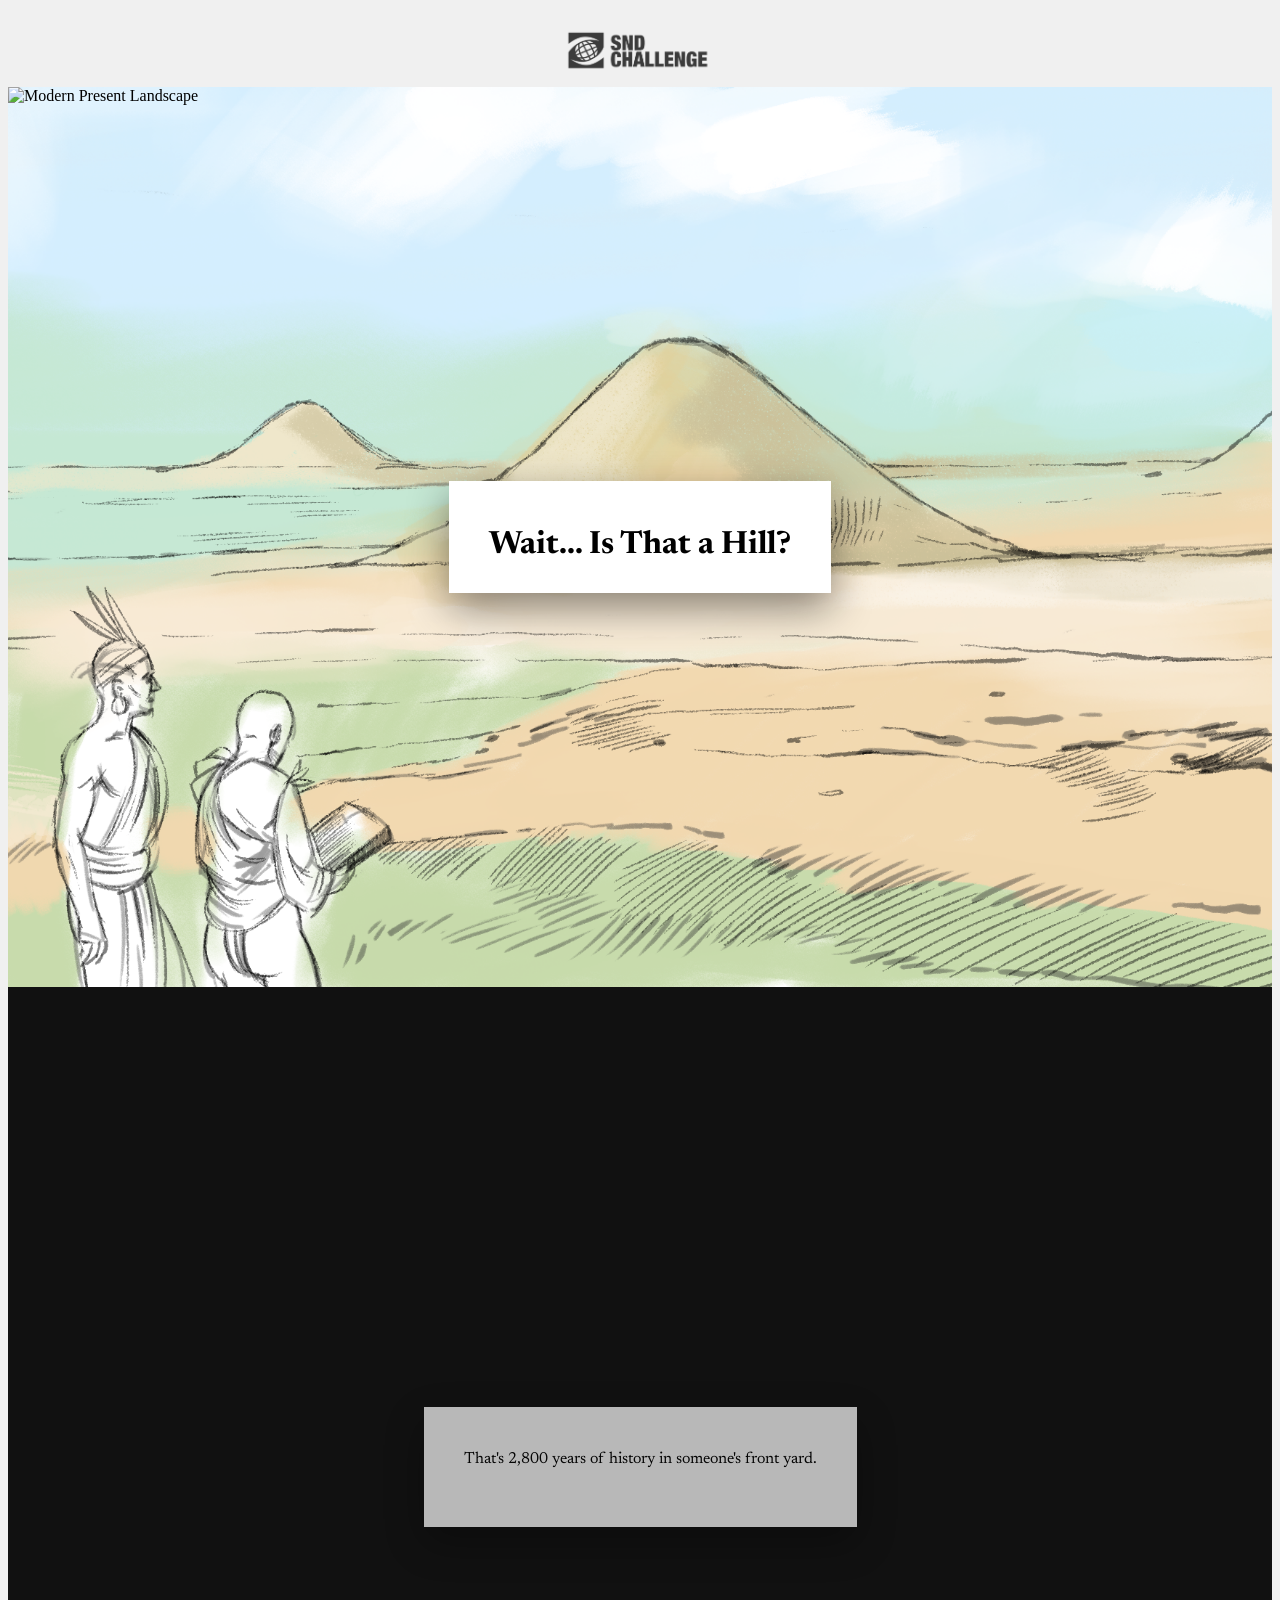
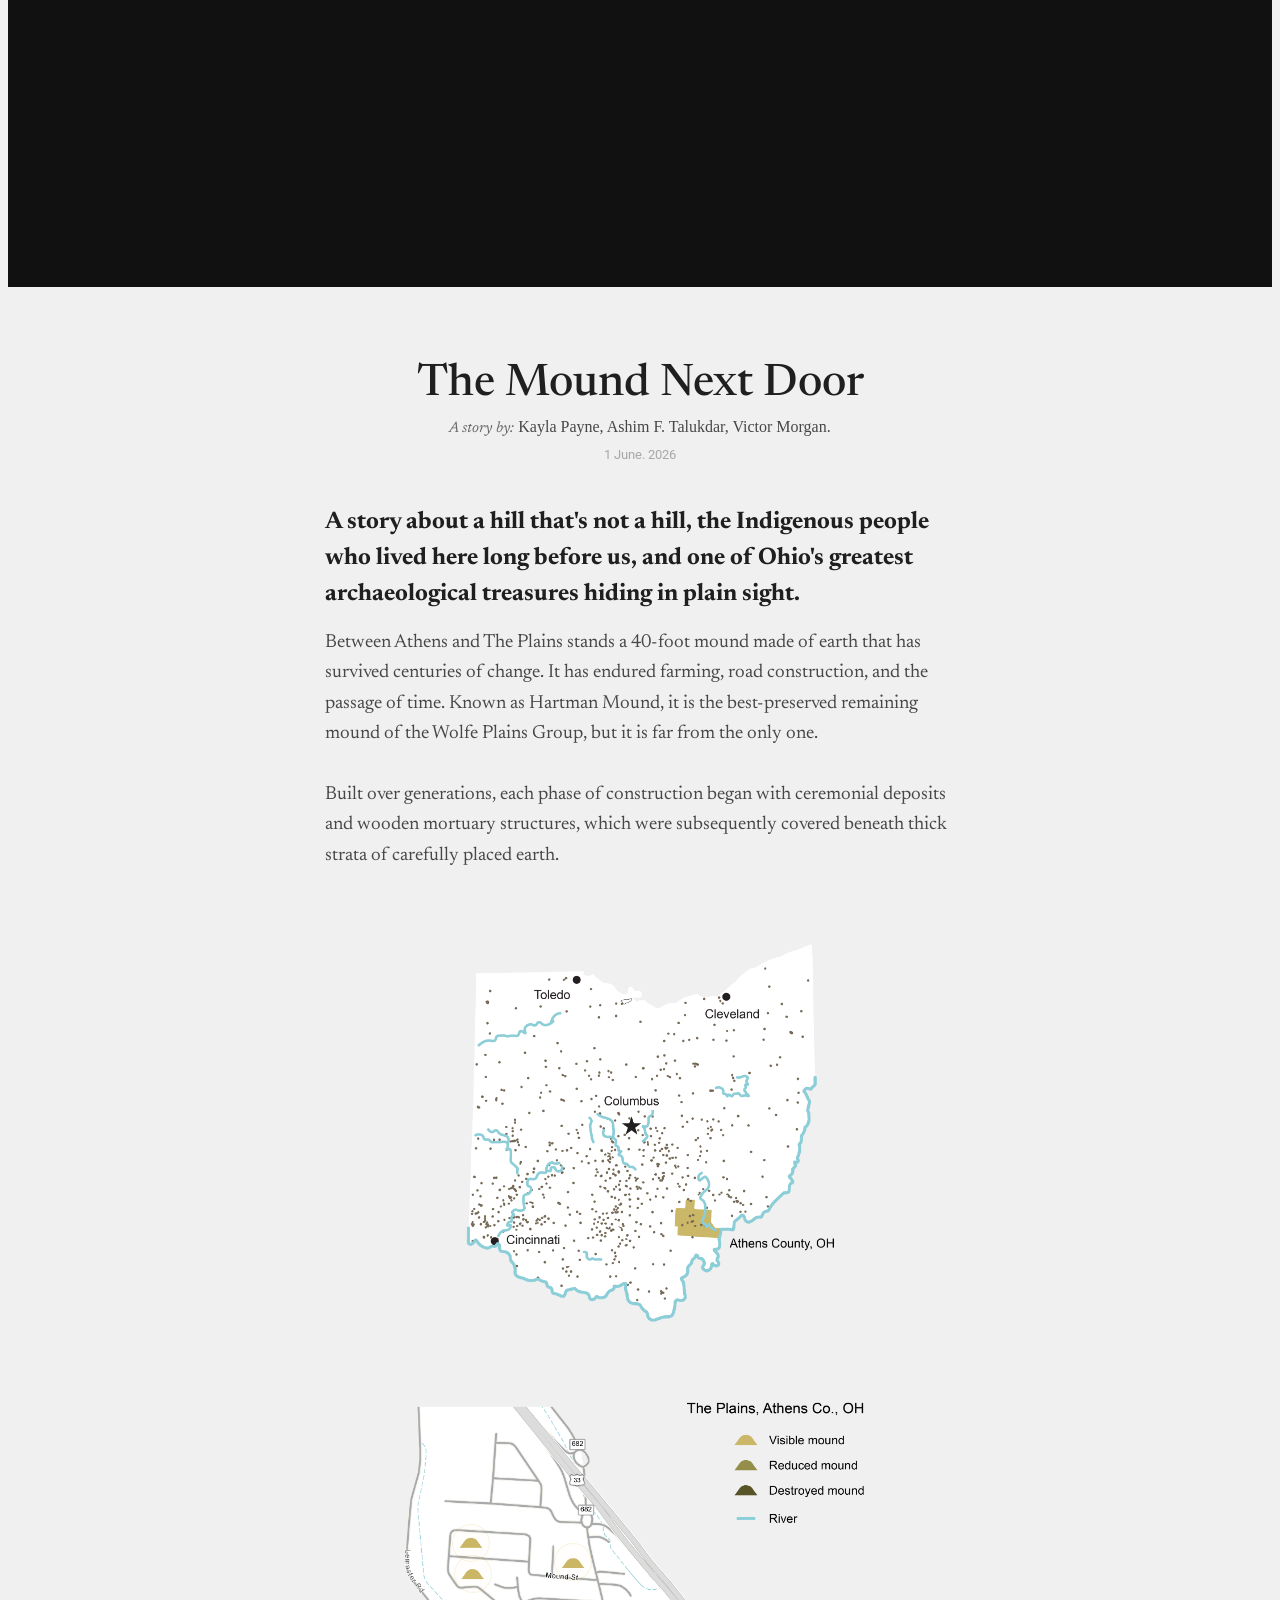
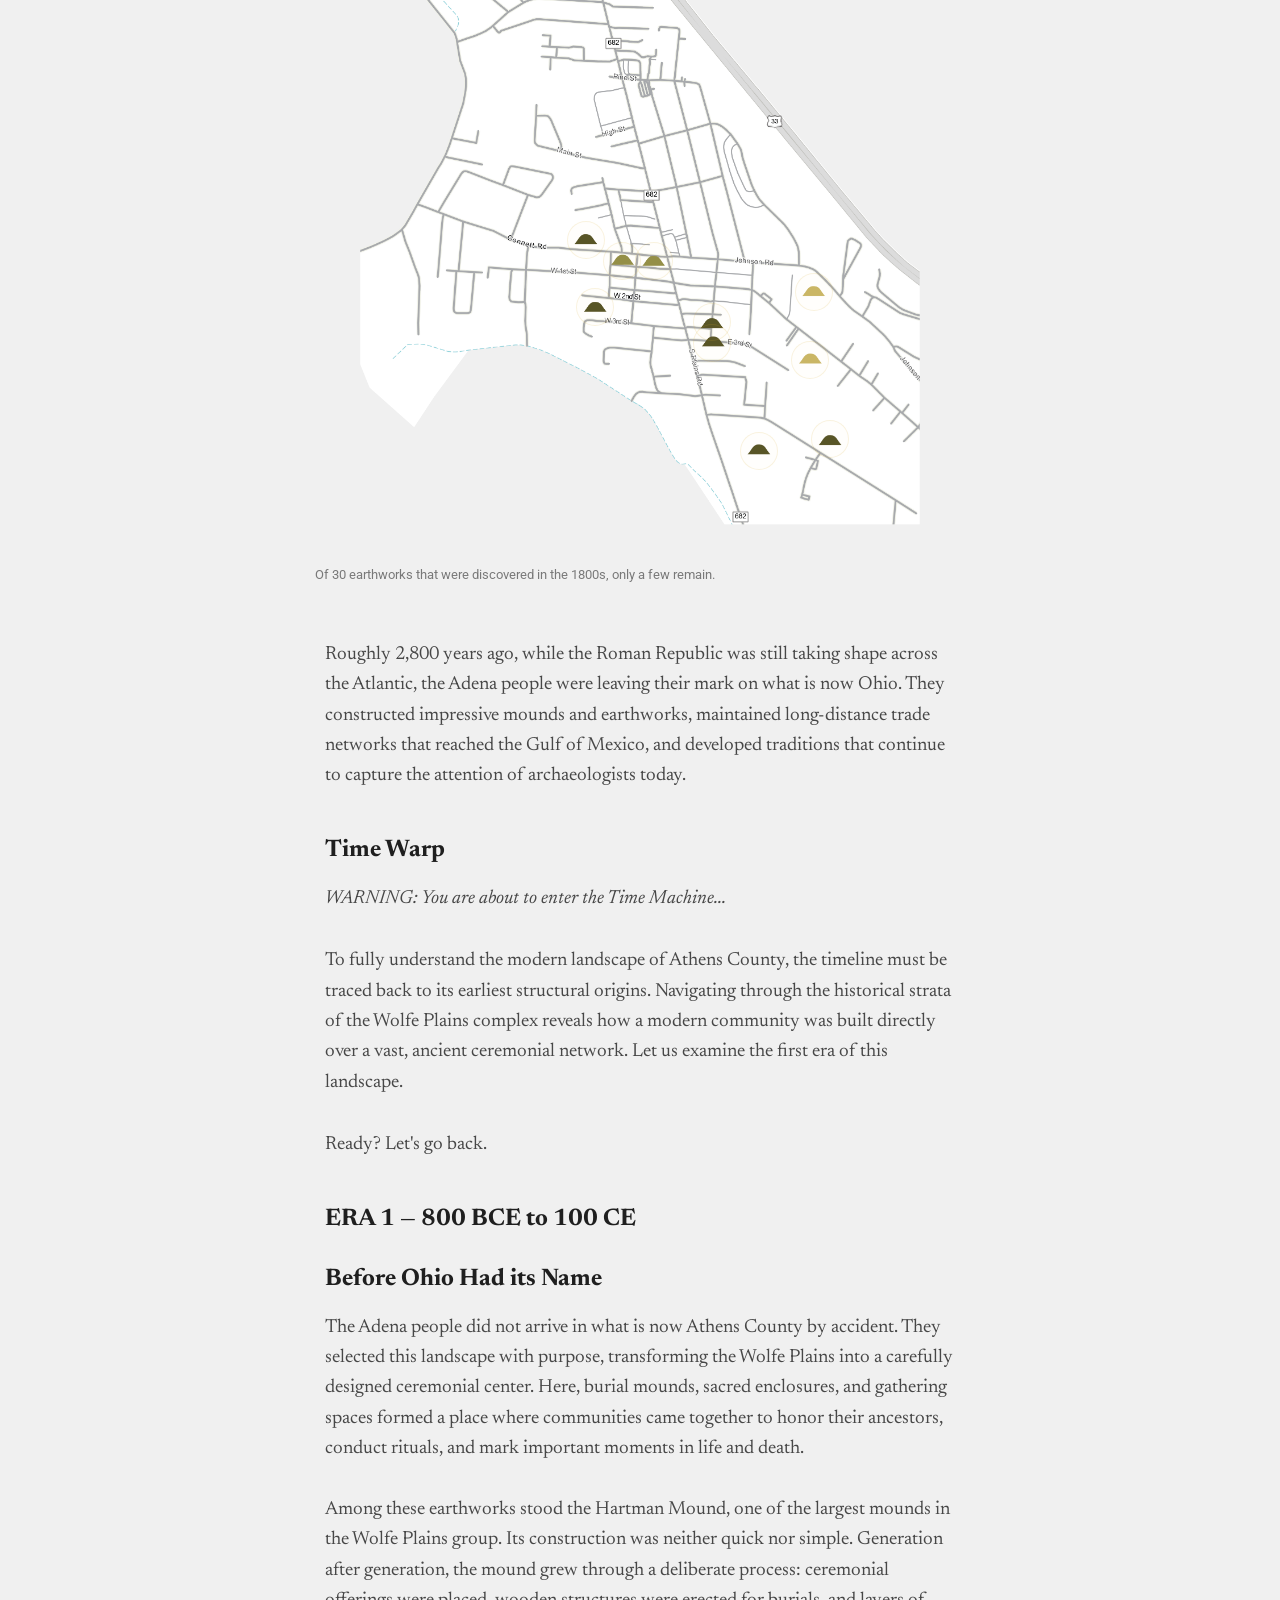
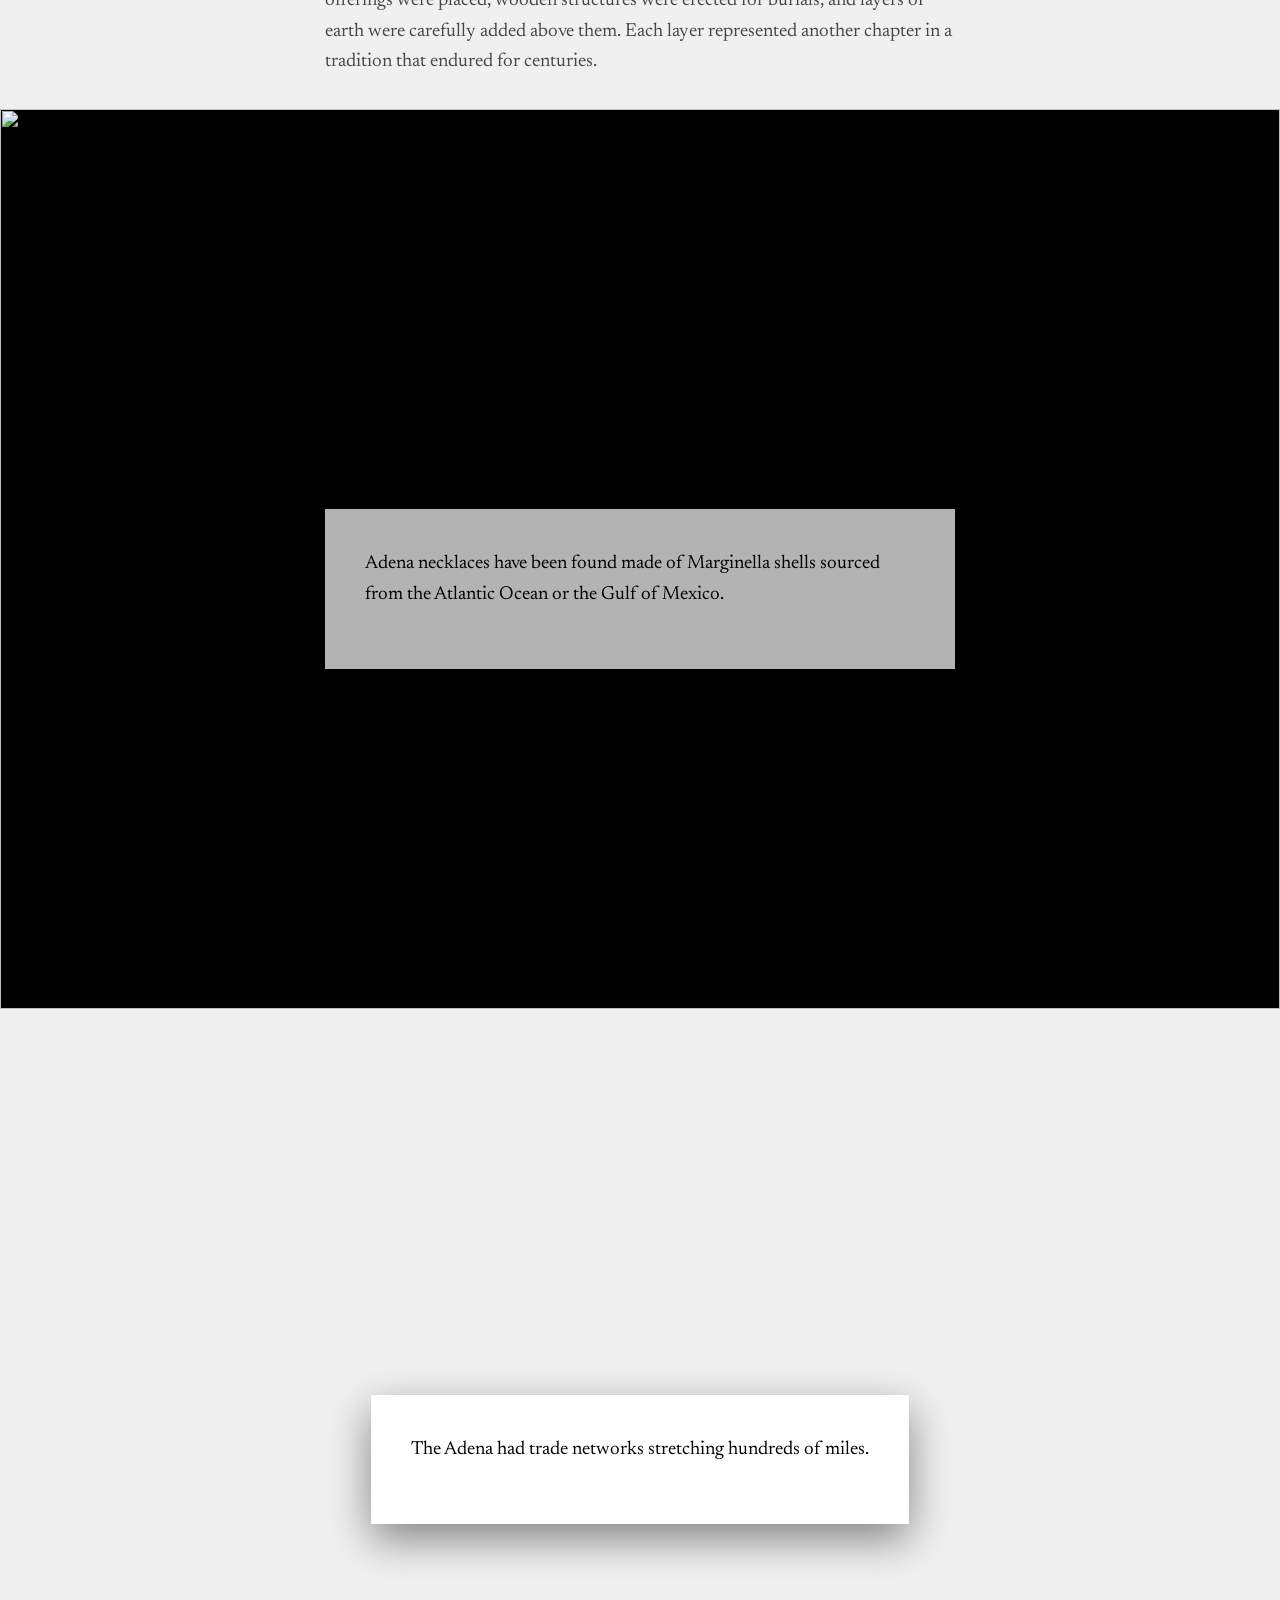
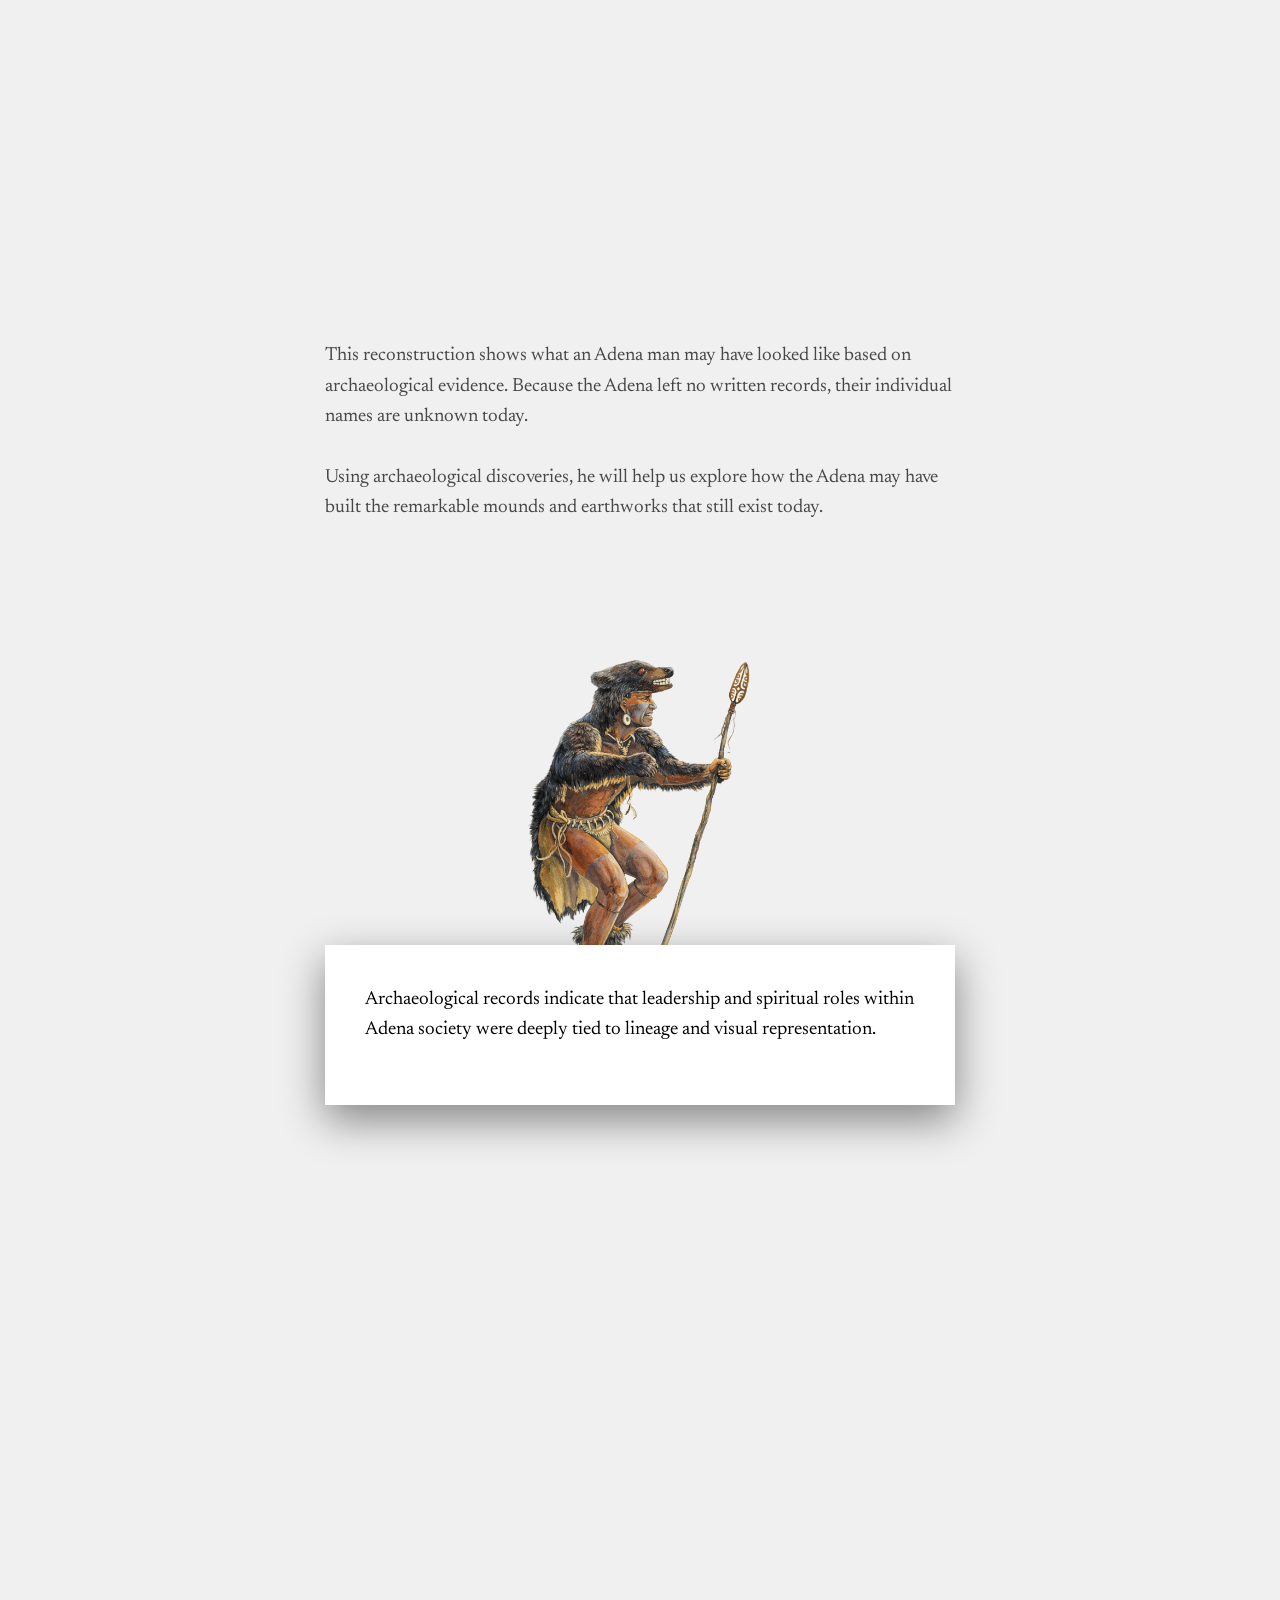
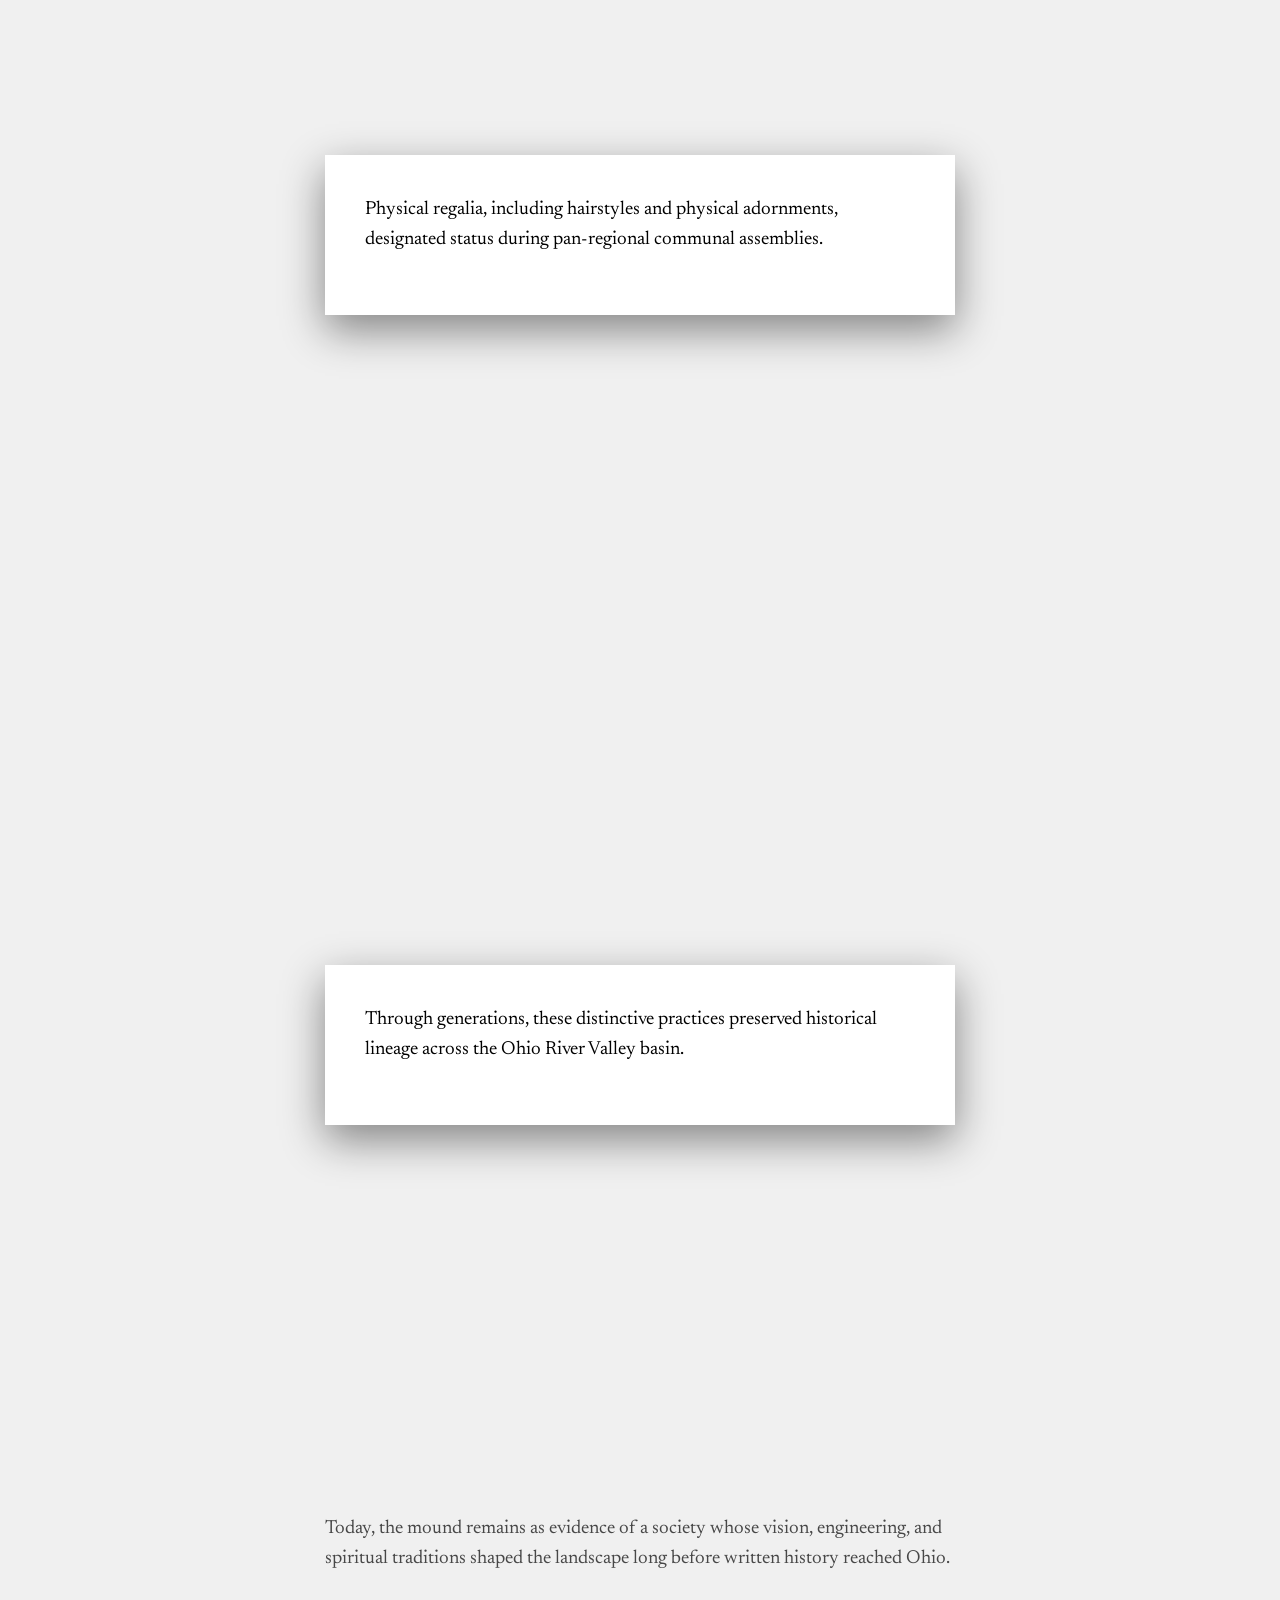
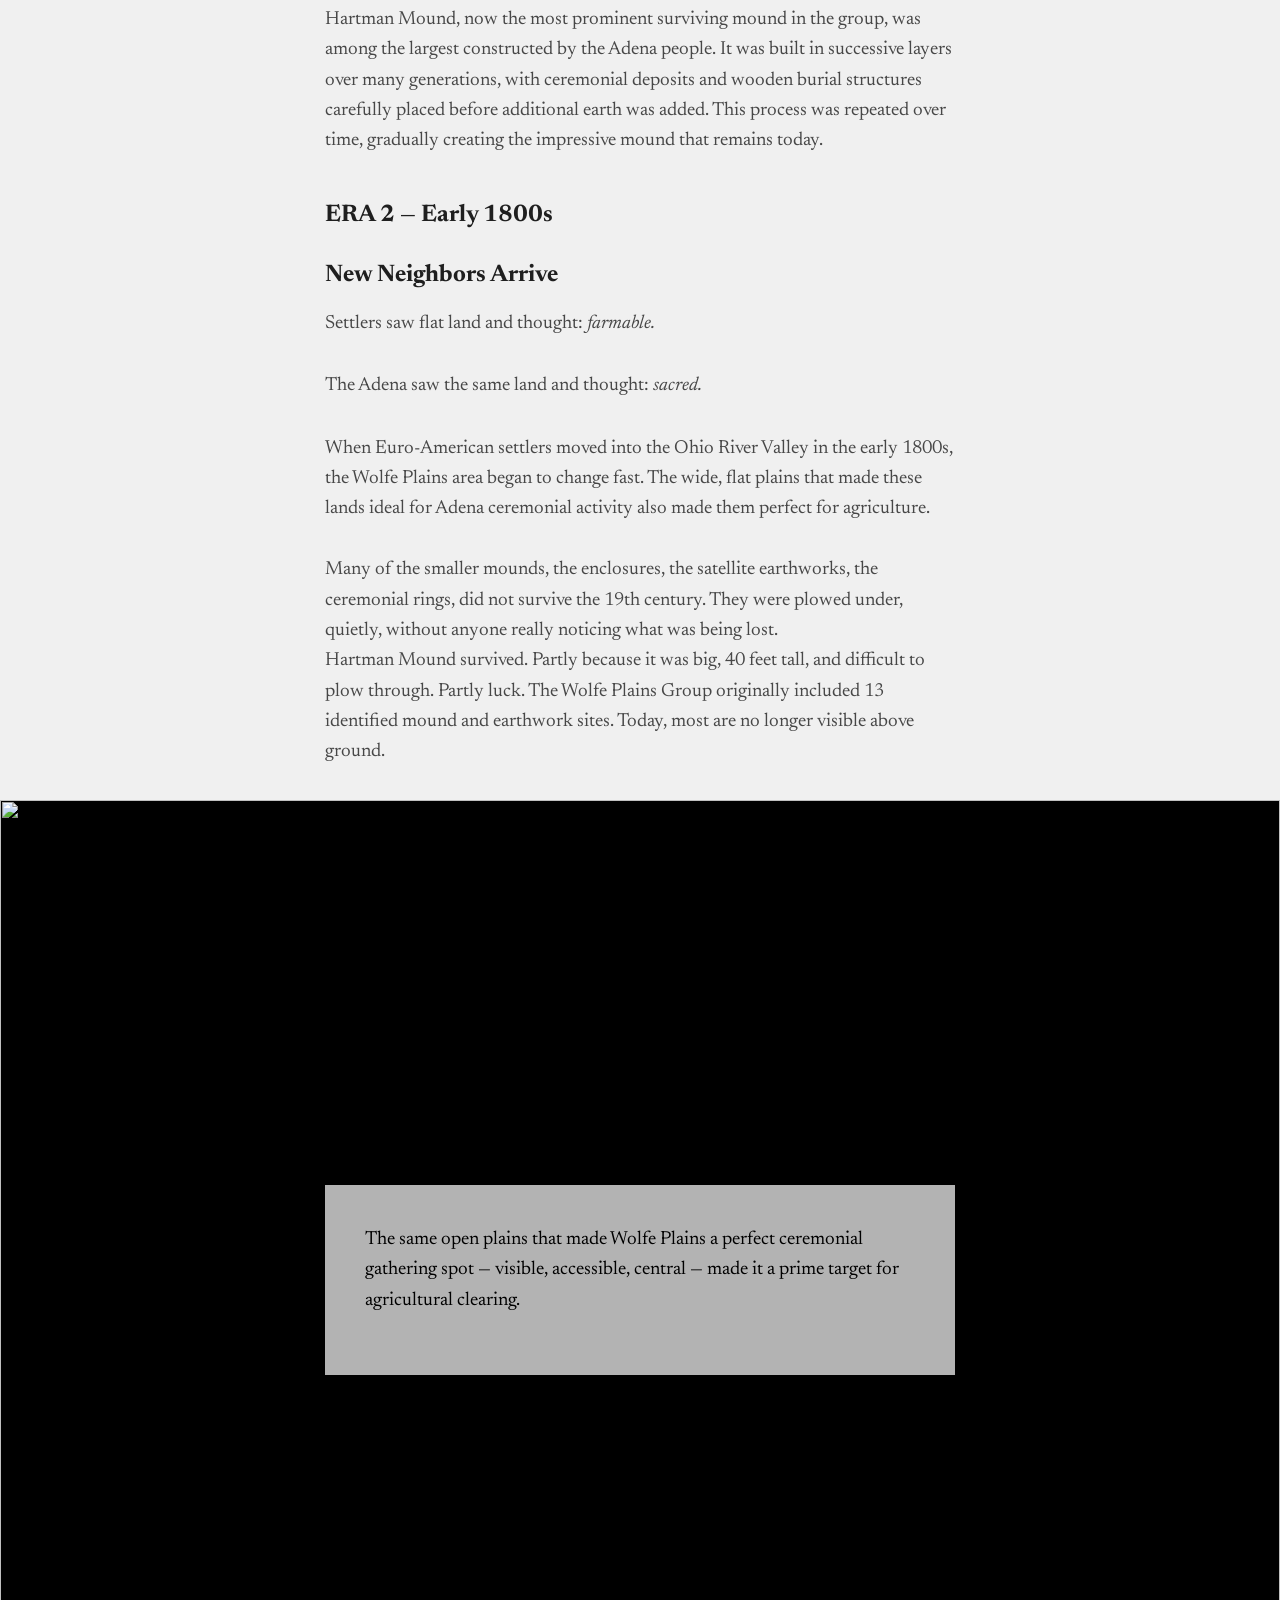
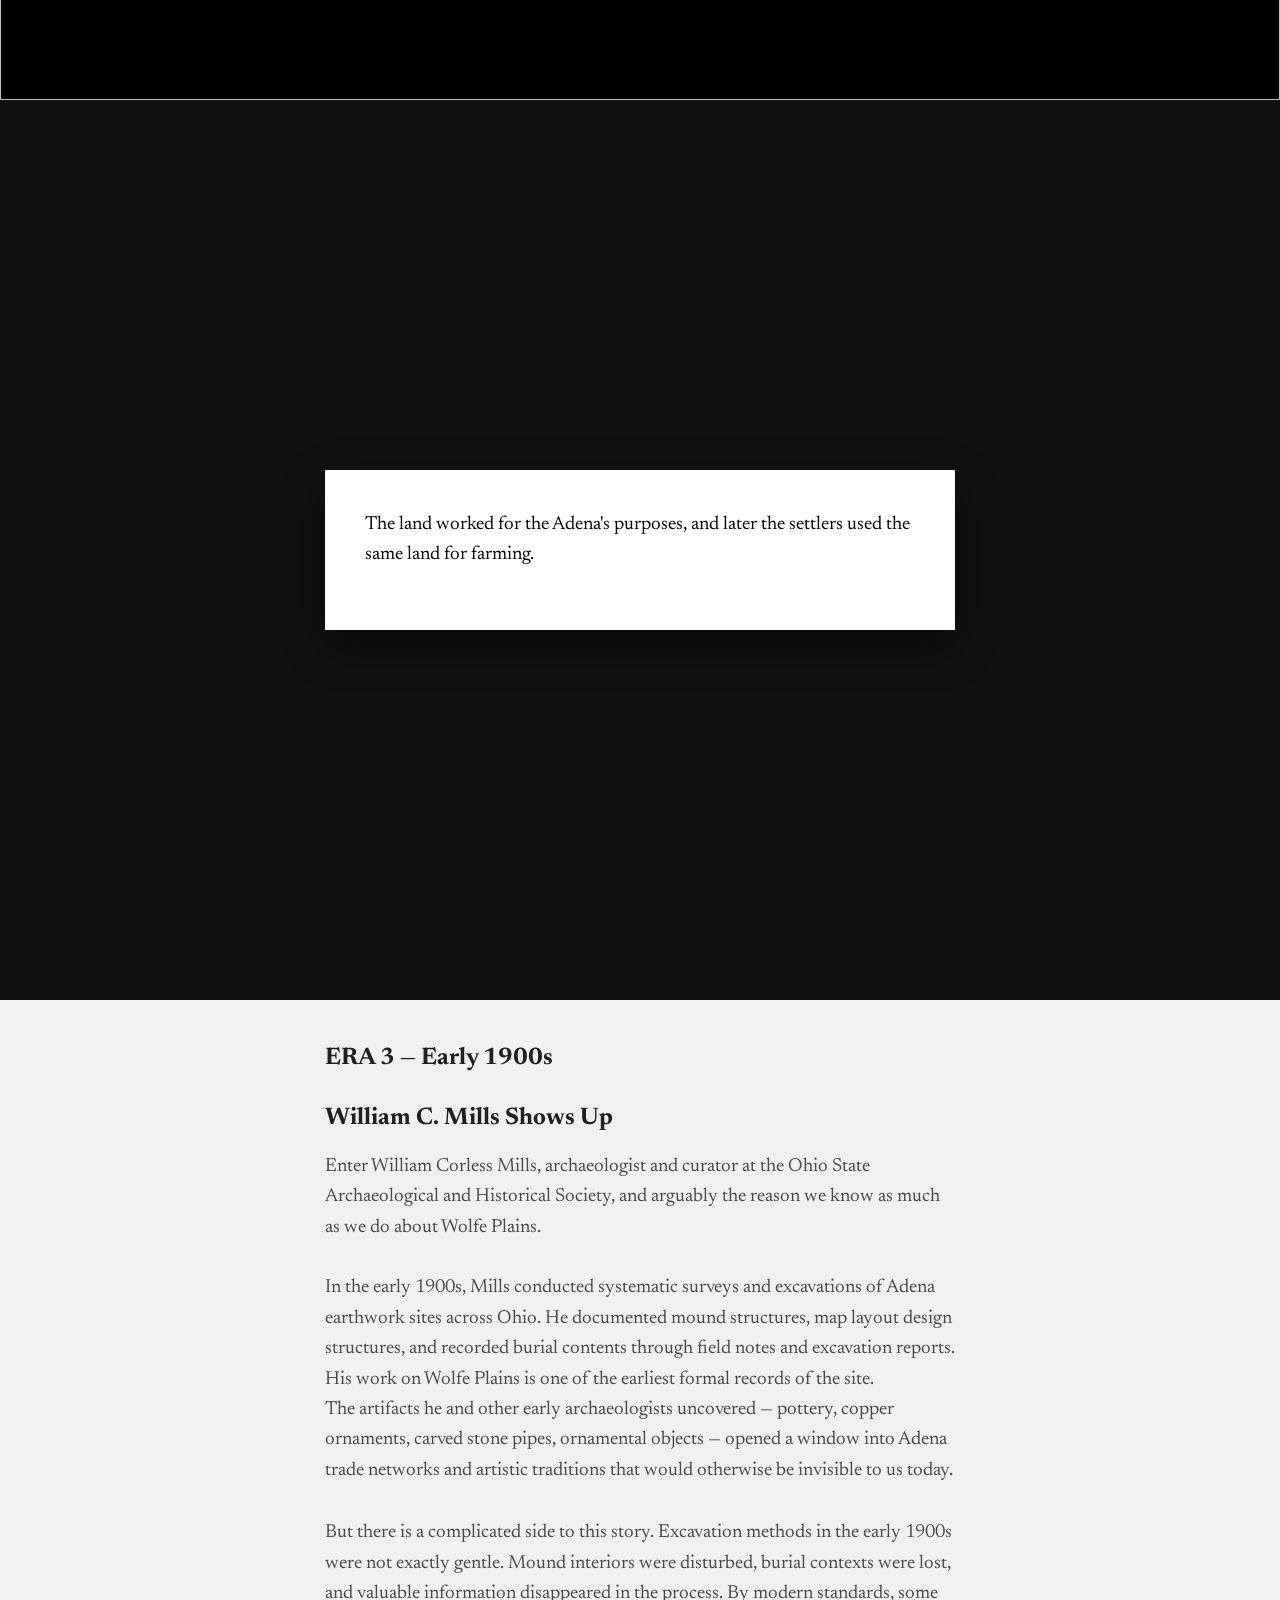
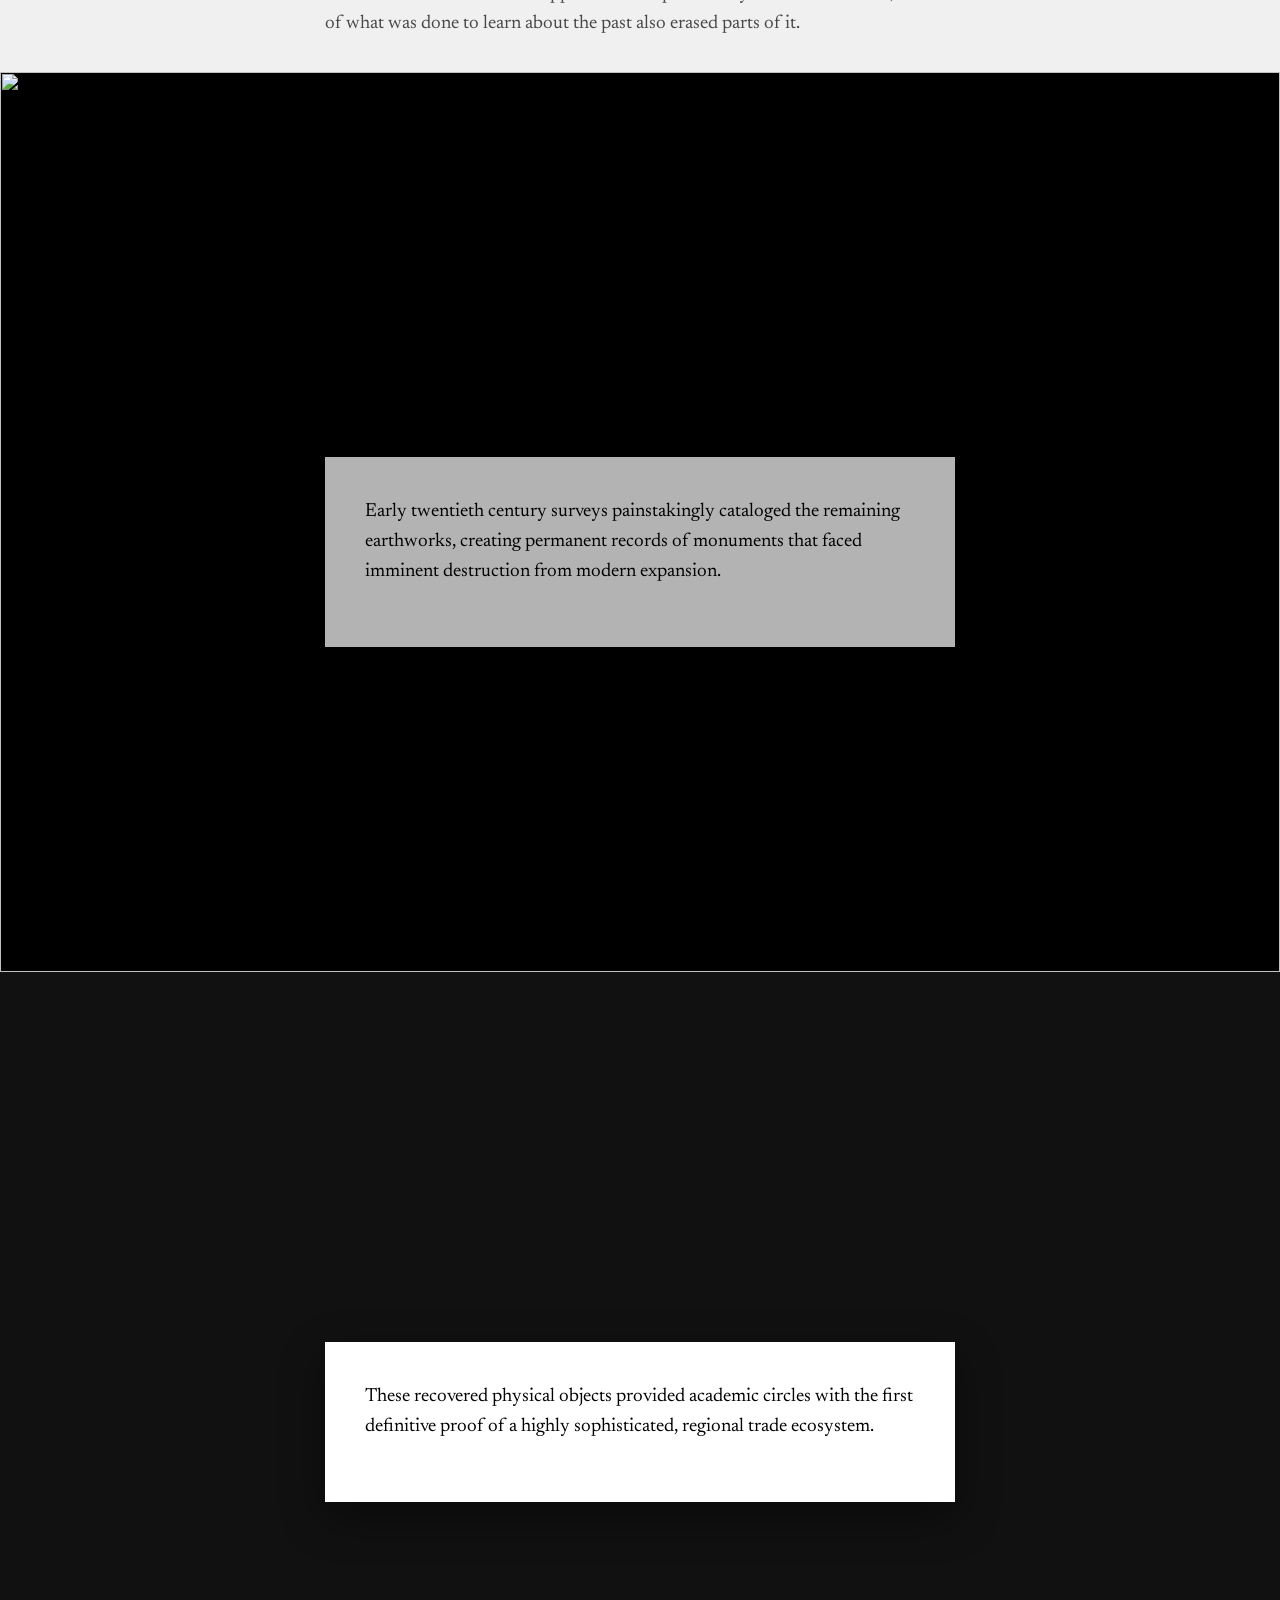
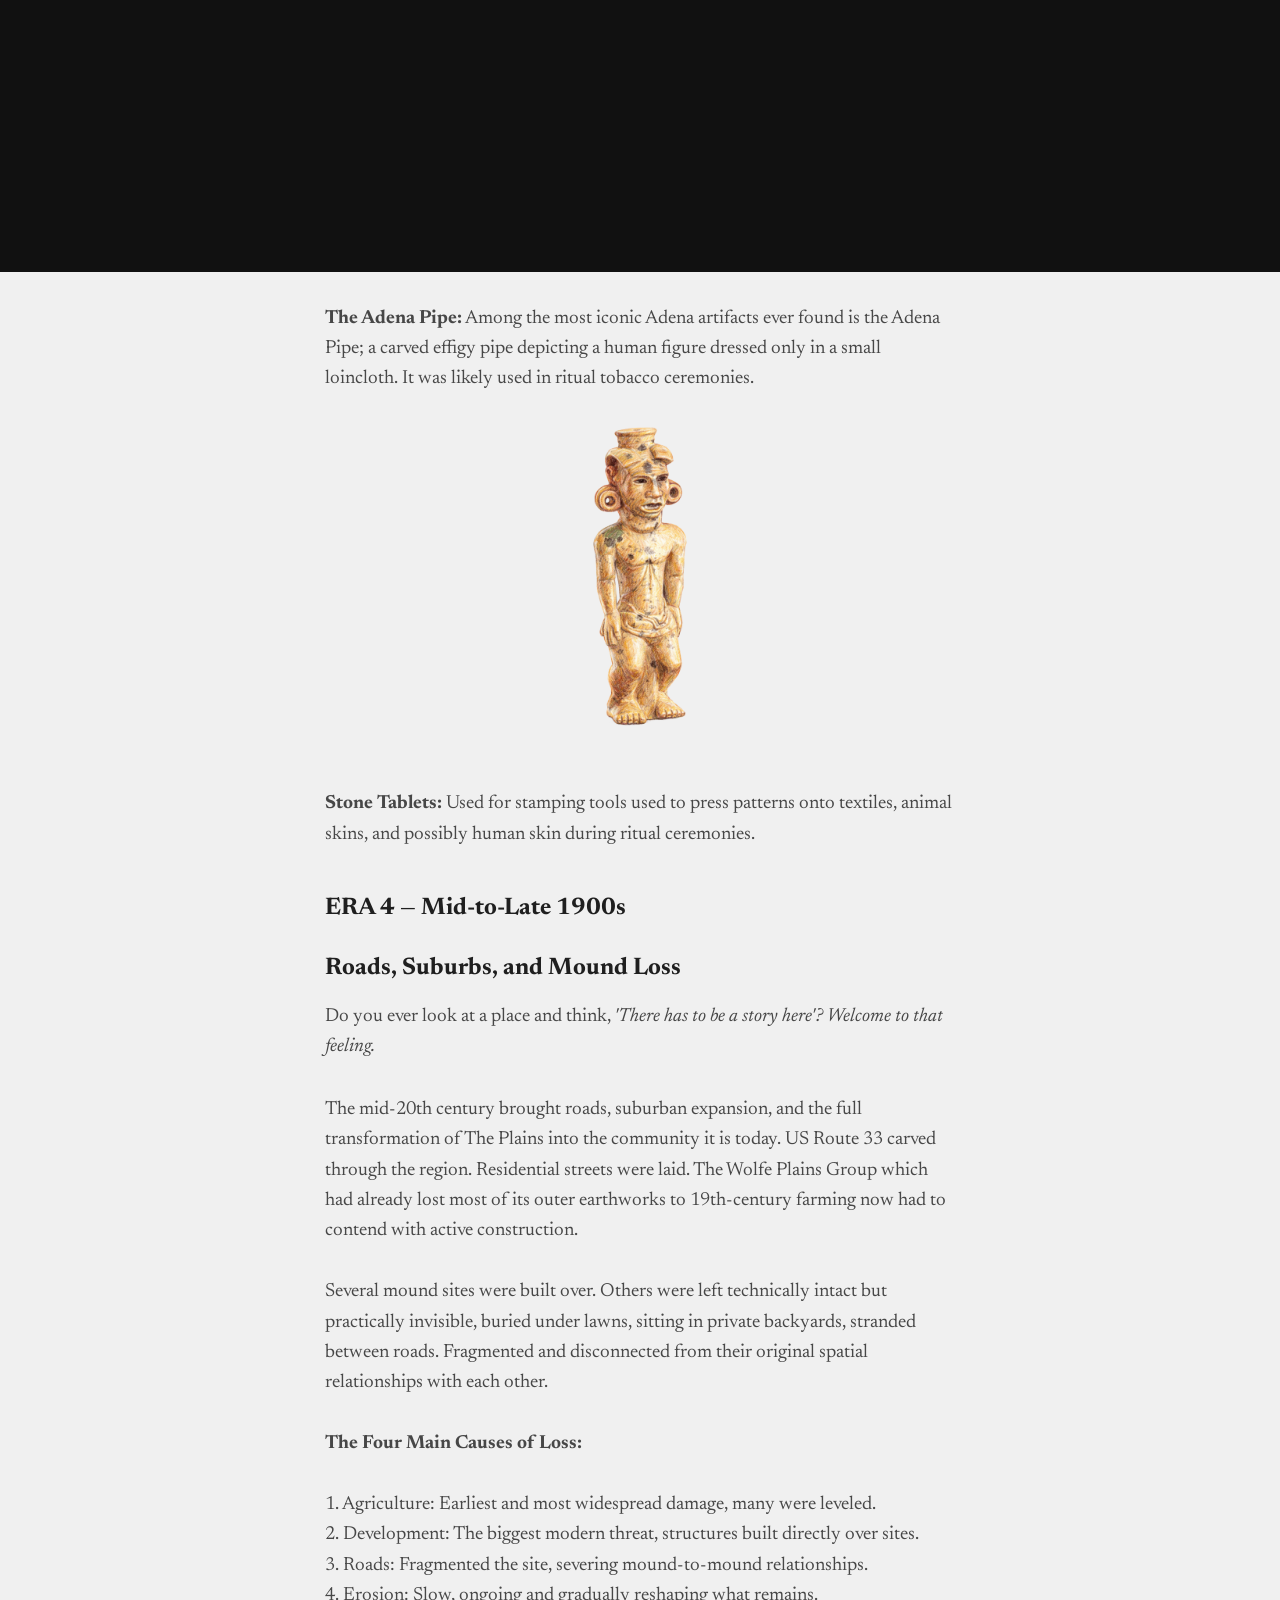
==== commit 07e0d1eb: "changes" ====
--- a/index.html
+++ b/index.html
@@ -4,9 +4,14 @@
 <head>
     <meta charset="UTF-8">
     <meta name="viewport" content="width=device-width, initial-scale=1.0">
+    
+    <meta http-equiv="Cache-Control" content="no-cache, no-store, must-revalidate" />
+    <meta http-equiv="Pragma" content="no-cache" />
+    <meta http-equiv="Expires" content="0" />
+
     <link rel="stylesheet" href="css/base_styles.css">
     <link rel="stylesheet" href="css/base_fonts.css">
-    <link rel="stylesheet" href="css/custom_styles_v2.css">
+    <link rel="stylesheet" href="css/custom_styles.css">
 
     <title>The Mound Next Door</title>
     <meta name="description" content="Society for News Design Students Challenge." />
@@ -28,11 +33,11 @@
     <meta name="twitter:image" content="https://sndchallengeadena.github.io/themoundnextdoor/images/meta/meta_og_index.jpg">
     <meta name="twitter:site" content="@SND" />
 
-    <link rel="icon" type="image/png" href="images/favicon/myfavicon-96x96.png?v=5" sizes="96x96" />
-    <link rel="icon" type="image/svg+xml" href="images/favicon/myfavicon.svg?v=5" />
-    <link rel="shortcut icon" href="images/favicon/myfavicon.ico?v=5" />
-    <link rel="apple-touch-icon" sizes="180x180" href="images/favicon/myapple-touch-icon.png?v=5" />
-    <link rel="manifest" href="site.webmanifest" />
+    <link rel="icon" type="image/png" href="./images/favicon/myfavicon-96x96.png" sizes="96x96" />
+    <link rel="icon" type="image/svg+xml" href="./images/favicon/myfavicon.svg" />
+    <link rel="shortcut icon" href="./images/favicon/myfavicon.ico" />
+    <link rel="apple-touch-icon" sizes="180x180" href="./images/favicon/myapple-touch-icon.png" />
+    <link rel="manifest" href="./site.webmanifest" />
 </head>
 
 <body>
@@ -83,7 +88,7 @@
         <p class="g-centered footer-note"></p>
     </footer>
 
-  <script src="js/index_v2.js"></script>
+    <script src="js/index.js"></script>
 
     <script>
         window.addEventListener("scroll", () => {
--- a/css/custom_styles.css
+++ b/css/custom_styles.css
@@ -0,0 +1,503 @@
+/* ==========================================================================
+   SCROLLYTELLING FRAMEWORK STYLES
+   ========================================================================== */
+
+.scrolly-container {
+    position: relative;
+    width: 100%;
+    background-color: #111;
+}
+
+.scrolly-visual {
+    position: sticky;
+    top: 0;
+    left: 0;
+    width: 100%;
+    height: 100vh;
+    overflow: hidden;
+    background-color: #000;
+    z-index: 1;
+}
+
+.scrolly-bg-img {
+    position: absolute;
+    top: 0;
+    left: 0;
+    width: 100%;
+    height: 100%;
+    object-fit: cover;
+    display: block;
+    transition: opacity 0.8s ease-in-out; 
+}
+
+#photo-present { z-index: 2; opacity: 1; }
+#photo-past { z-index: 1; opacity: 1; }
+
+#scrolly-graphic-layer {
+    position: absolute;
+    top: 0;
+    left: 0;
+    width: 100%;
+    height: 100%;
+    transition: background-color 0.6s ease;
+    pointer-events: none;
+    z-index: 3;
+}
+
+.scrolly-story {
+    position: relative;
+    width: 100%;
+    margin-top: -100vh;
+    z-index: 4;
+    pointer-events: none; 
+}
+
+.step {
+    height: 100vh;
+    display: flex;
+    align-items: center;
+    justify-content: center;
+    padding: 2rem;
+    box-sizing: border-box;
+}
+
+.step-content {
+    background: #ffffff !important;
+    color: #000000;
+    padding: 2.5rem;
+    border-radius: 0px;
+    max-width: 550px;
+    box-shadow: 0 15px 40px rgba(0, 0, 0, 0.45);
+    pointer-events: auto;
+    opacity: 0.70;
+    transform: translateY(30px);
+    transition: opacity 0.5s ease, transform 0.5s ease;
+}
+
+.step-content h2, .step-content p {
+    color: #000000 !important;
+    margin-top: 0;
+}
+
+.step-content h2 { font-size: 2rem; }
+
+.step.active .step-content {
+    opacity: 1 !important;
+    transform: translateY(0);
+}
+
+#main-container { padding-top: 3rem; }
+
+/* ==========================================================================
+   SECONDARY ERA 1 SCROLLY BLOCK HANDLERS (FULL BLEED VIEWPORT BREAKOUT)
+   ========================================================================== */
+.era1-scrolly {
+    width: 100vw !important;
+    position: relative;
+    left: 50%;
+    right: 50%;
+    margin-left: -50vw !important;
+    margin-right: -50vw !important;
+}
+
+.era1-scrolly .scrolly-bg-img {
+    object-fit: cover !important; 
+    width: 100% !important;
+    height: 100% !important;
+    top: 0 !important;
+    left: 0 !important;
+}
+
+.era1-step {
+    height: 100vh;
+    display: flex;
+    align-items: center;
+    justify-content: center;
+    padding: 2rem;
+    box-sizing: border-box;
+}
+
+.era1-step.active .step-content {
+    opacity: 1 !important;
+    transform: translateY(0);
+}
+
+/* ==========================================================================
+   INLINE IN-CONTAINER MAN SCROLLY (WITH TARGETED MAN3 SCALING)
+   ========================================================================== */
+.inline-man-scrolly {
+    position: relative;
+    width: 100%;
+    max-width: 800px;
+    margin: 4rem auto;
+    display: flex;
+    flex-direction: column;
+    align-items: center;
+}
+
+.man-visual-frame {
+    position: sticky;
+    top: 15vh; 
+    width: 200px;
+    height: 440px; 
+    margin-bottom: 2rem;
+    z-index: 5;
+}
+
+.man-scroll-img {
+    position: absolute;
+    bottom: 0; 
+    left: 50%;
+    transform: translateX(-50%);
+    width: 200px;
+    height: 380px;
+    object-fit: contain;
+    opacity: 0;
+    transition: opacity 0.6s ease-in-out, width 0.4s ease, height 0.4s ease;
+}
+
+#photo-man-3 {
+    width: 280px !important;  
+    height: 440px !important; 
+}
+
+.man-scroll-img.active {
+    opacity: 1;
+}
+
+.man-story-steps {
+    position: relative;
+    width: 100%;
+    margin-top: -440px; 
+    z-index: 6;
+    pointer-events: none;
+}
+
+.man-step {
+    height: 90vh;
+    display: flex;
+    align-items: center;
+    justify-content: center;
+    box-sizing: border-box;
+}
+
+.man-step .step-content {
+    pointer-events: auto;
+    opacity: 0.25;
+    transform: scale(0.95);
+    transition: opacity 0.4s ease, transform 0.4s ease;
+}
+
+.man-step.active .step-content {
+    opacity: 1 !important;
+    transform: scale(1);
+}
+
+/* ==========================================================================
+   SECONDARY ERA 2 SCROLLY BLOCK HANDLERS
+   ========================================================================== */
+.era2-scrolly {
+    width: 100vw !important;
+    position: relative;
+    left: 50%;
+    right: 50%;
+    margin-left: -50vw !important;
+    margin-right: -50vw !important;
+}
+
+.era2-scrolly .scrolly-bg-img {
+    object-fit: cover !important;
+    width: 100% !important;
+    height: 100% !important;
+    top: 0 !important;
+    left: 0 !important;
+}
+
+.era2-step {
+    height: 100vh;
+    display: flex;
+    align-items: center;
+    justify-content: center;
+    padding: 2rem;
+    box-sizing: border-box;
+}
+
+.era2-step.active .step-content {
+    opacity: 1 !important;
+    transform: translateY(0);
+}
+
+/* ==========================================================================
+   SECONDARY ERA 3 SCROLLY BLOCK HANDLERS
+   ========================================================================== */
+.era3-scrolly {
+    width: 100vw !important;
+    position: relative;
+    left: 50%;
+    right: 50%;
+    margin-left: -50vw !important;
+    margin-right: -50vw !important;
+}
+
+.era3-scrolly .scrolly-bg-img {
+    object-fit: cover !important;
+    width: 100% !important;
+    height: 100% !important;
+    top: 0 !important;
+    left: 0 !important;
+}
+
+.era3-step {
+    height: 100vh;
+    display: flex;
+    align-items: center;
+    justify-content: center;
+    padding: 2rem;
+    box-sizing: border-box;
+}
+
+.era3-step.active .step-content {
+    opacity: 1 !important;
+    transform: translateY(0);
+}
+
+/* ==========================================================================
+   SECONDARY ERA 4 SCROLLY BLOCK HANDLERS
+   ========================================================================== */
+.era4-scrolly {
+    width: 100vw !important;
+    position: relative;
+    left: 50%;
+    right: 50%;
+    margin-left: -50vw !important;
+    margin-right: -50vw !important;
+}
+
+.era4-scrolly .scrolly-bg-img {
+    object-fit: cover !important;
+    width: 100% !important;
+    height: 100% !important;
+    top: 0 !important;
+    left: 0 !important;
+}
+
+.era4-step {
+    height: 100vh;
+    display: flex;
+    align-items: center;
+    justify-content: center;
+    padding: 2rem;
+    box-sizing: border-box;
+}
+
+.era4-step.active .step-content {
+    opacity: 1 !important;
+    transform: translateY(0);
+}
+
+/* ==========================================================================
+   CUSTOM INLINE IMAGE OVERRIDES
+   ========================================================================== */
+img[src*="Pipe.png"] {
+    max-width: 200px !important;
+    height: auto !important;
+    margin: 2rem auto !important;
+    display: block !important;
+}
+
+/* ==========================================================================
+   DYNAMIC INTERACTIVE IMAGE MAP HOVER LAYER STYLES
+   ========================================================================== */
+.interactive-map-holder {
+    position: relative !important;
+    display: block !important;
+    width: 100% !important;
+    max-width: 650px !important;
+    margin: 3.5rem auto !important;
+    background-color: transparent !important;
+}
+
+.map-hotspot-pin {
+    position: absolute !important;
+    width: 36px !important;  
+    height: 36px !important;
+    border-radius: 50% !important;
+    transform: translate(-50%, -50%) !important;
+    background-color: rgba(212, 175, 55, 0.01) !important; 
+    border: 1px solid rgba(212, 175, 55, 0.15) !important;
+    cursor: pointer !important;
+    z-index: 99 !important;
+    transition: background-color 0.2s ease, transform 0.2s ease, border-color 0.2s ease;
+}
+
+.map-hotspot-pin:hover {
+    background-color: rgba(124, 133, 62, 0.35) !important; 
+    border: 2px solid #556229 !important;
+    transform: translate(-50%, -50%) scale(1.15) !important; 
+}
+
+.map-hover-tooltip {
+    position: absolute !important;
+    background-color: rgba(17, 17, 17, 0.96) !important;
+    color: #ffffff !important;
+    padding: 0.85rem 1.15rem !important;
+    font-size: 0.85rem !important;
+    line-height: 1.45 !important;
+    border-radius: 2px !important;
+    pointer-events: none !important; 
+    opacity: 0 !important;
+    visibility: hidden !important;
+    z-index: 1000 !important;
+    width: 220px !important;
+    box-shadow: 0 6px 20px rgba(0, 0, 0, 0.45) !important;
+    border: 1px solid rgba(255, 255, 255, 0.12) !important;
+    transition: opacity 0.12s ease, visibility 0.12s ease;
+}
+
+.map-hover-tooltip.visible {
+    opacity: 1 !important;
+    visibility: visible !important;
+}
+
+.map-hover-tooltip strong {
+    color: #d4af37 !important; 
+    display: block !important;
+    margin-bottom: 0.3rem !important;
+    font-size: 0.95rem !important;
+    font-weight: bold !important;
+    letter-spacing: 0.01em !important;
+}
+
+/* ==========================================================================
+   MOBILE-ONLY RESPONSIVE OVERRIDES
+   ========================================================================== */
+@media (max-width: 768px) {
+    /* Breakout viewport logic to force opening scrolly to hit 100% full bleed edges */
+    main > .scrolly-container {
+        width: 100vw !important;
+        position: relative !important;
+        left: 50% !important;
+        right: 50% !important;
+        margin-left: -50vw !important;
+        margin-right: -50vw !important;
+    }
+
+    .scrolly-visual {
+        height: 100vh !important;
+    }
+    
+    .scrolly-bg-img {
+        object-fit: cover !important;
+        height: 100% !important;
+        width: 100% !important;
+    }
+
+    .scrolly-story {
+        margin-top: -100vh !important;
+    }
+
+    /* Centers the card wrapper container grid perfectly on mobile devices */
+    .step {
+        height: 100vh !important;
+        display: flex !important;
+        align-items: center !important;     
+        justify-content: center !important;   
+        padding: 1.5rem !important;
+    }
+
+    /* Centers text internal alignment and wipes away the grey border double artifact outline lines */
+    .step-content {
+        max-width: 88% !important;
+        width: 100% !important;
+        padding: 2.25rem 1.5rem !important;
+        text-align: center !important;      
+        border: none !important;            
+        box-shadow: 0 12px 35px rgba(0, 0, 0, 0.4) !important;
+    }
+
+    .step-content h2, .step-content p {
+        text-align: center !important;      
+    }
+
+    /* Native mobile image containers matching your working configuration */
+    .interactive-map-holder {
+        max-width: 100% !important;
+        width: 100% !important;
+        margin: 2rem auto !important;
+        position: relative !important;
+        display: block !important;
+        height: auto !important;
+        overflow: visible !important;
+        background-color: transparent !important;
+    }
+
+    .interactive-map-holder img {
+        position: relative !important;
+        top: auto !important;
+        left: auto !important;
+        width: 100% !important;
+        height: auto !important;
+        object-fit: contain !important;
+        display: block !important;
+    }
+
+/* Baseline configuration for all pins that are already perfect */
+    .map-hotspot-pin {
+        width: 28px !important;
+        height: 28px !important;
+        transform: translate(-50%, -50%) !important;
+    }
+
+    /* Precision mobile overrides: Shifts ALL pins cleanly to map landmarks */
+
+    /* Pin 1: Hartman Mound */
+    .map-hotspot-pin:nth-of-type(1) { margin-top: -7.5px !important; }
+
+    /* Pin 2: Woodruff/Connett Mounds (Moved UP by 0.5px) */
+    .map-hotspot-pin:nth-of-type(2) { margin-top: -9px !important; }
+
+    /* Pin 3: Connett Mounds 3 & 4 */
+    .map-hotspot-pin:nth-of-type(3) { margin-top: -4px !important; }
+    
+    /* Pin 4: Beard/Baird/Coon Mound */
+    .map-hotspot-pin:nth-of-type(4) { margin-top: -14.5px !important; }
+
+    /* Pin 5: Armitage Mound */
+    .map-hotspot-pin:nth-of-type(5) { margin-top: -18px !important; }
+
+    /* Pin 6: Martin Mound #2 */
+    .map-hotspot-pin:nth-of-type(6) { margin-top: -17px !important; }
+
+    /* Pin 7: Martin’s “Schoolhouse” Mound (Moved UP by 0.5px) */
+    .map-hotspot-pin:nth-of-type(7) { margin-top: -19px !important; }
+
+    /* Pin 8: Dorr Mound #2 */
+    .map-hotspot-pin:nth-of-type(8) { margin-top: -13.5px !important; }
+
+    /* Pin 9: Dorr Mound #1 (PERFECT - Left alone) */
+    .map-hotspot-pin:nth-of-type(9) { margin-top: -26px !important; }
+
+    /* Pin 10: Zenner Meadows Mound (Moved UP by 1px) */
+    .map-hotspot-pin:nth-of-type(10) { margin-top: -24px !important; }
+
+    /* Pin 11: School Fort Ring/Sacred Ring (Moved UP by 1.5px) */
+    .map-hotspot-pin:nth-of-type(11) { margin-top: -24px !important; }
+
+    /* Pin 12: 3 Sacred Circles & 2 Mounds (Moved UP by 2px from 15.5px) */
+    .map-hotspot-pin:nth-of-type(12) { margin-top: 13.5px !important; }
+
+    /* Pin 13: Large Sacred Circle (Moved UP by 1.5px from 13.5px) */
+    .map-hotspot-pin:nth-of-type(13) { margin-top: 12px !important; }
+
+    .map-hover-tooltip {
+        position: fixed !important;
+        left: 50% !important;
+        top: auto !important;
+        bottom: 24px !important; 
+        transform: translateX(-50%) !important;
+        width: 90% !important;
+        max-width: 350px !important;
+        box-sizing: border-box !important;
+        z-index: 99999 !important;
+    }
+}
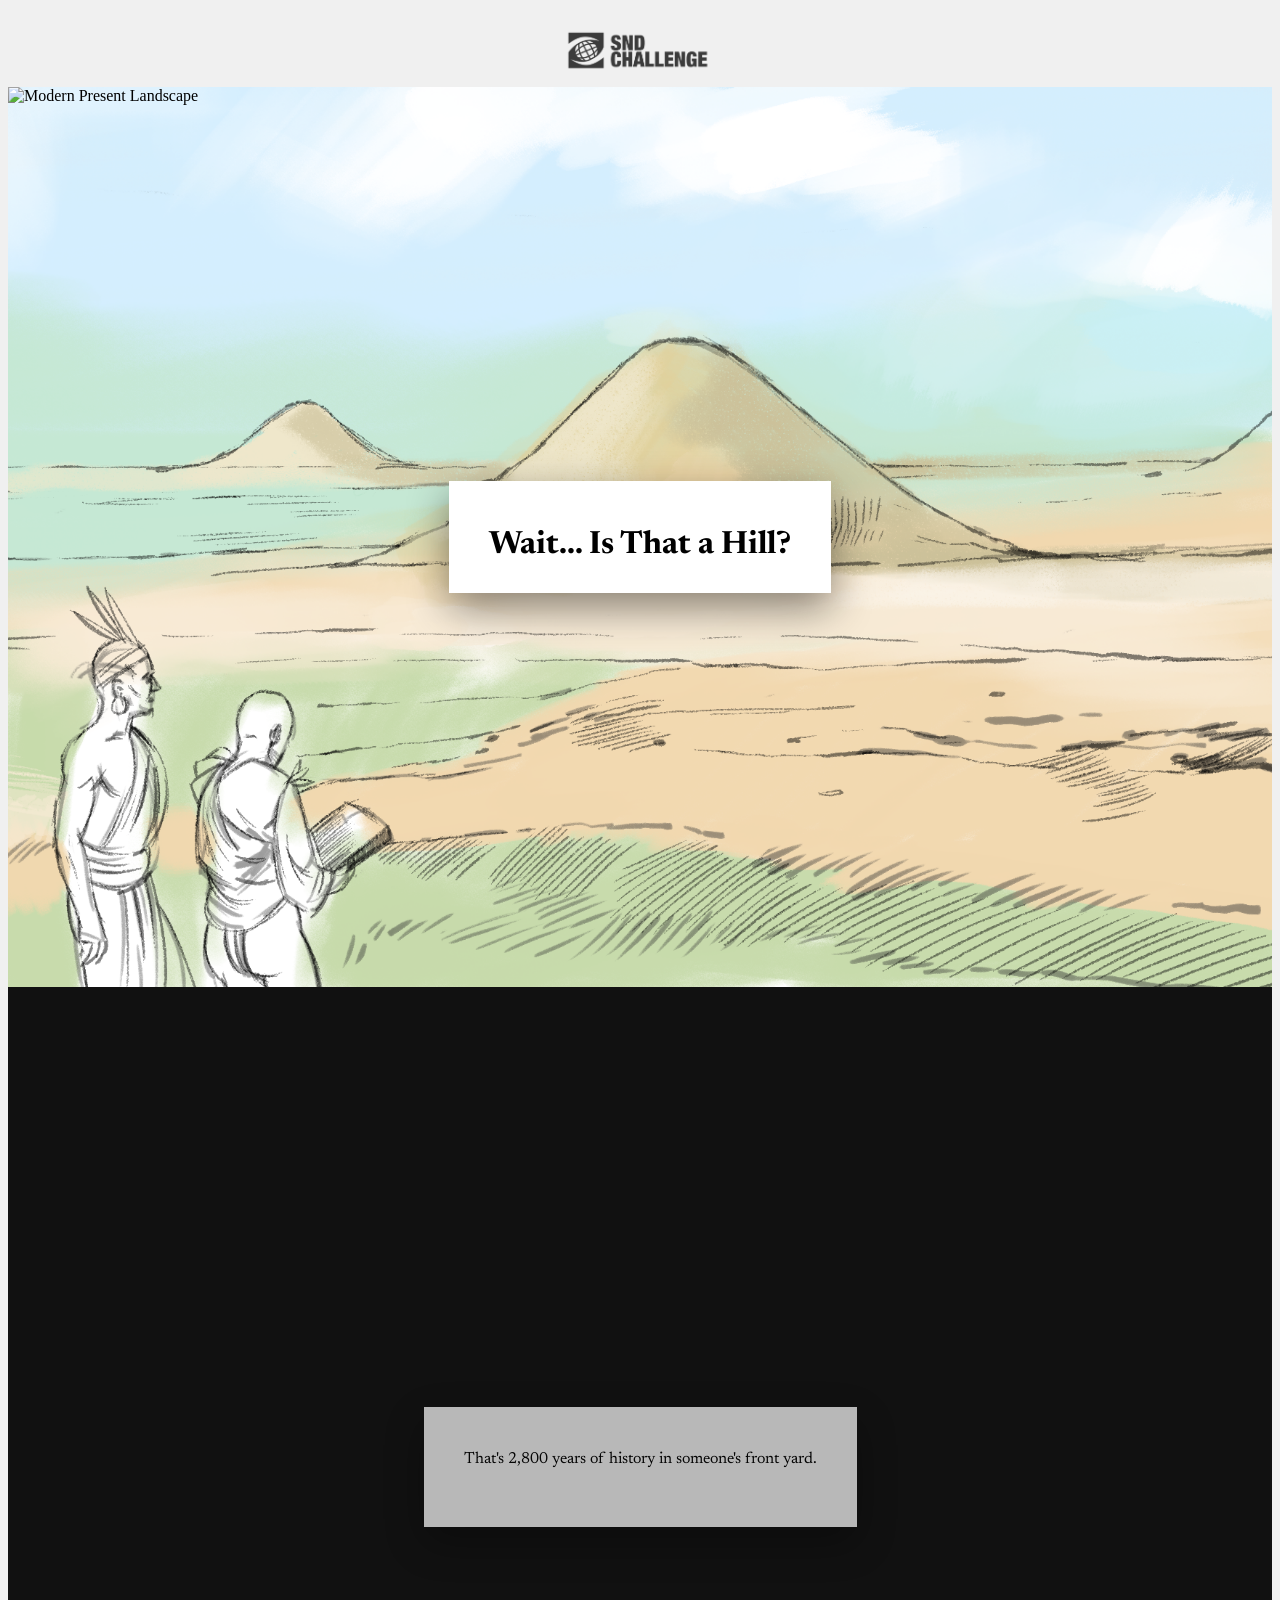
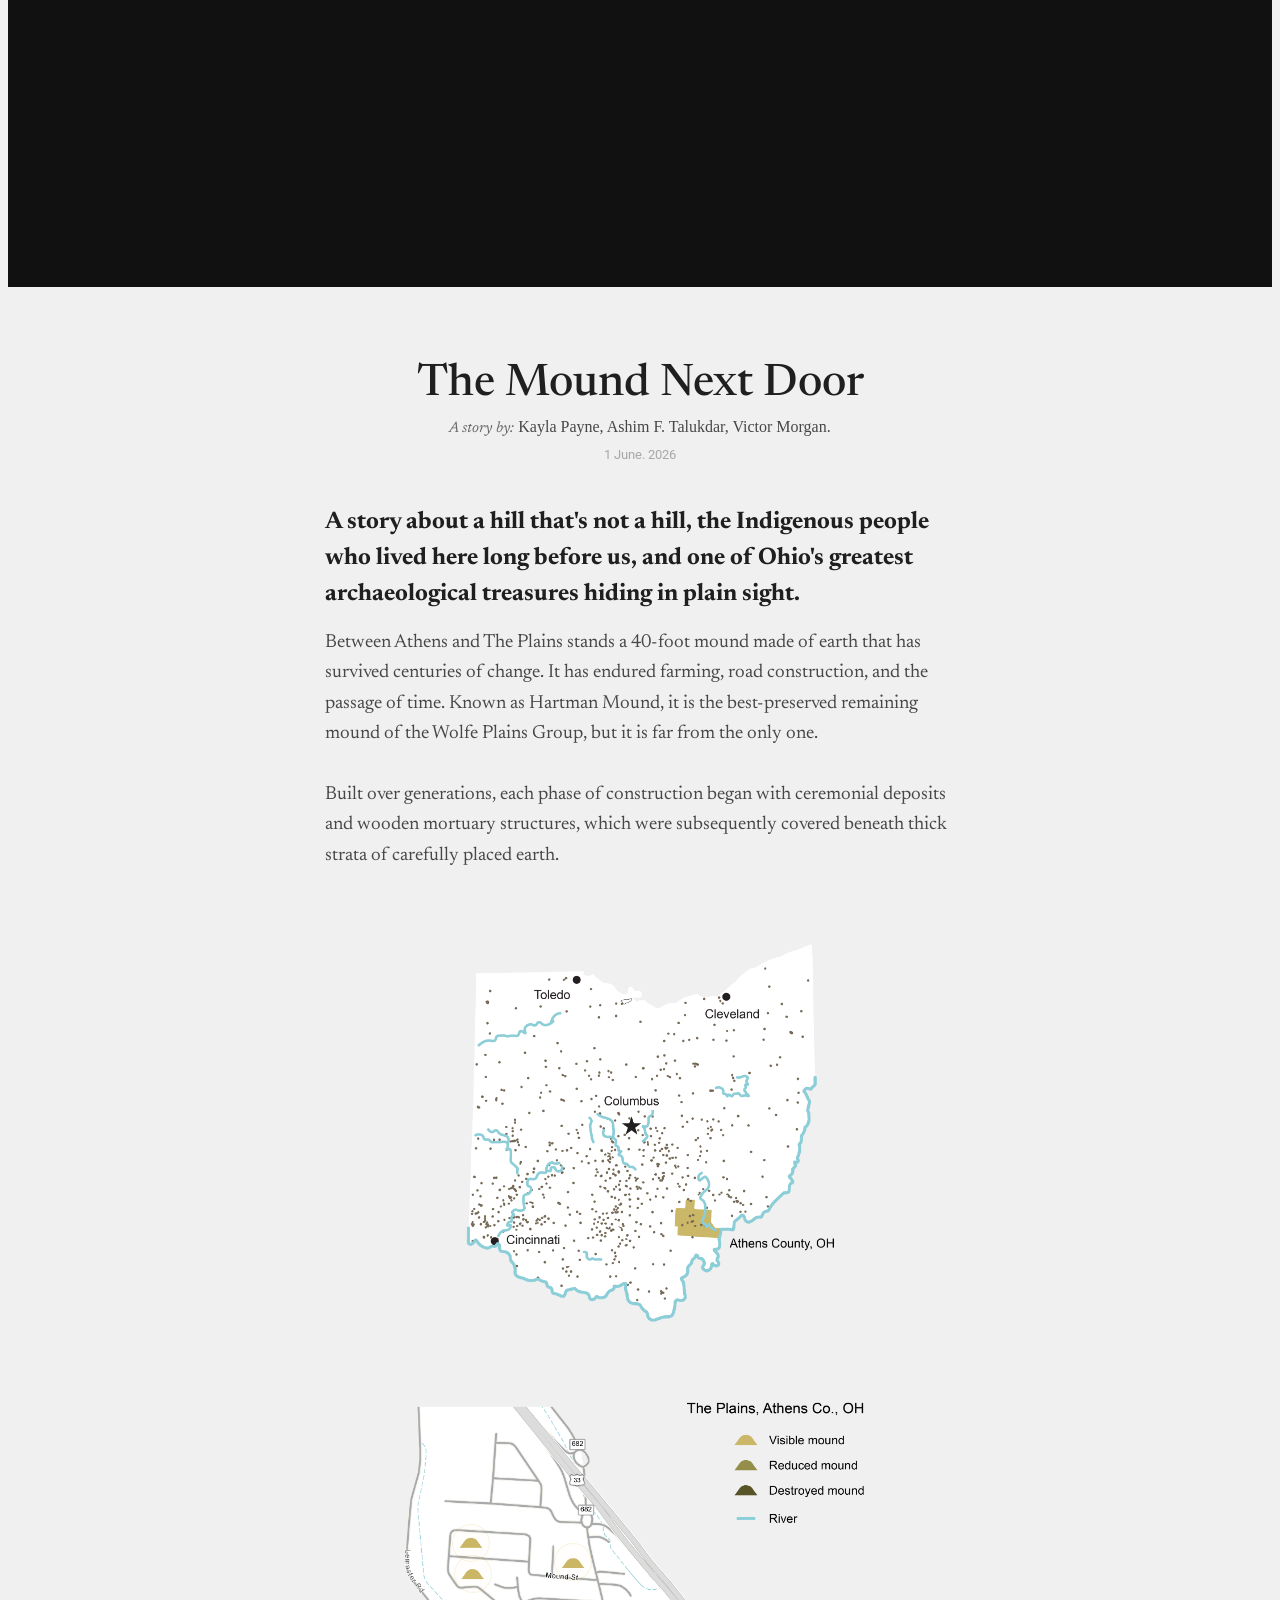
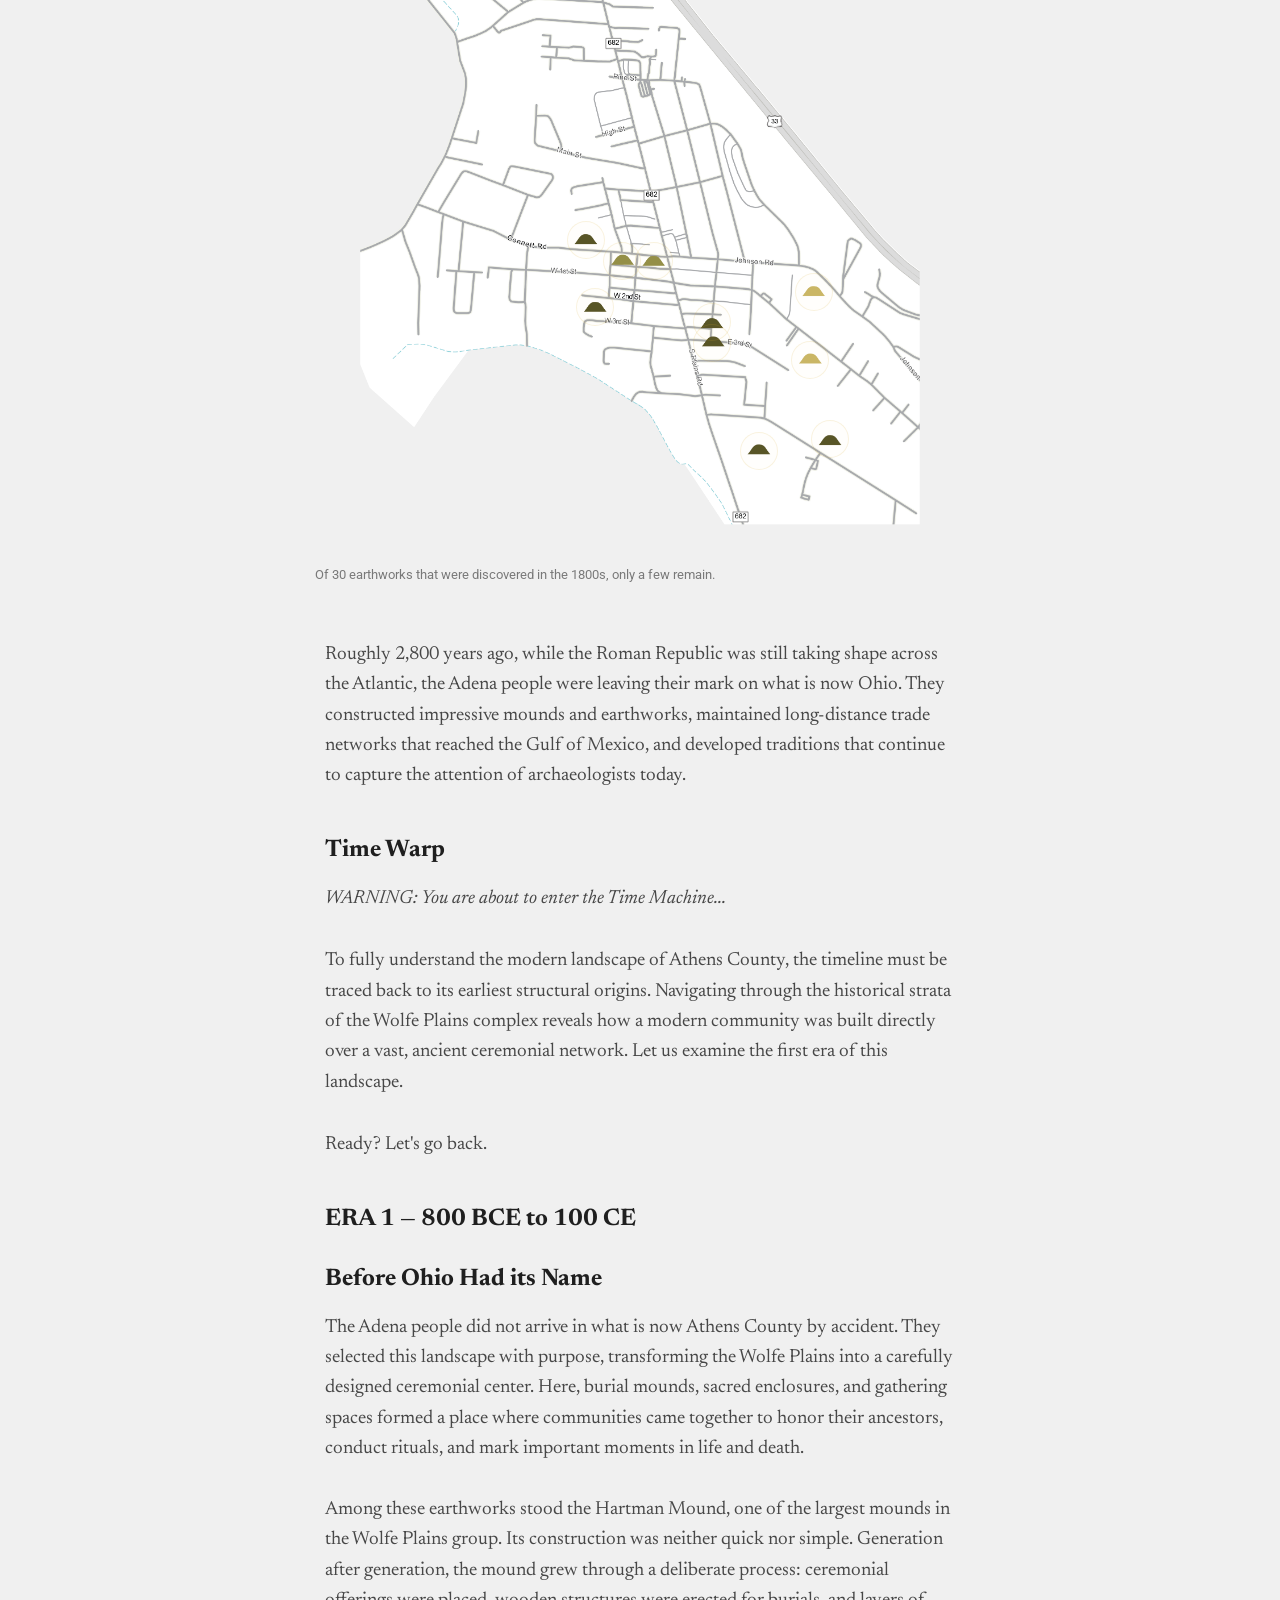
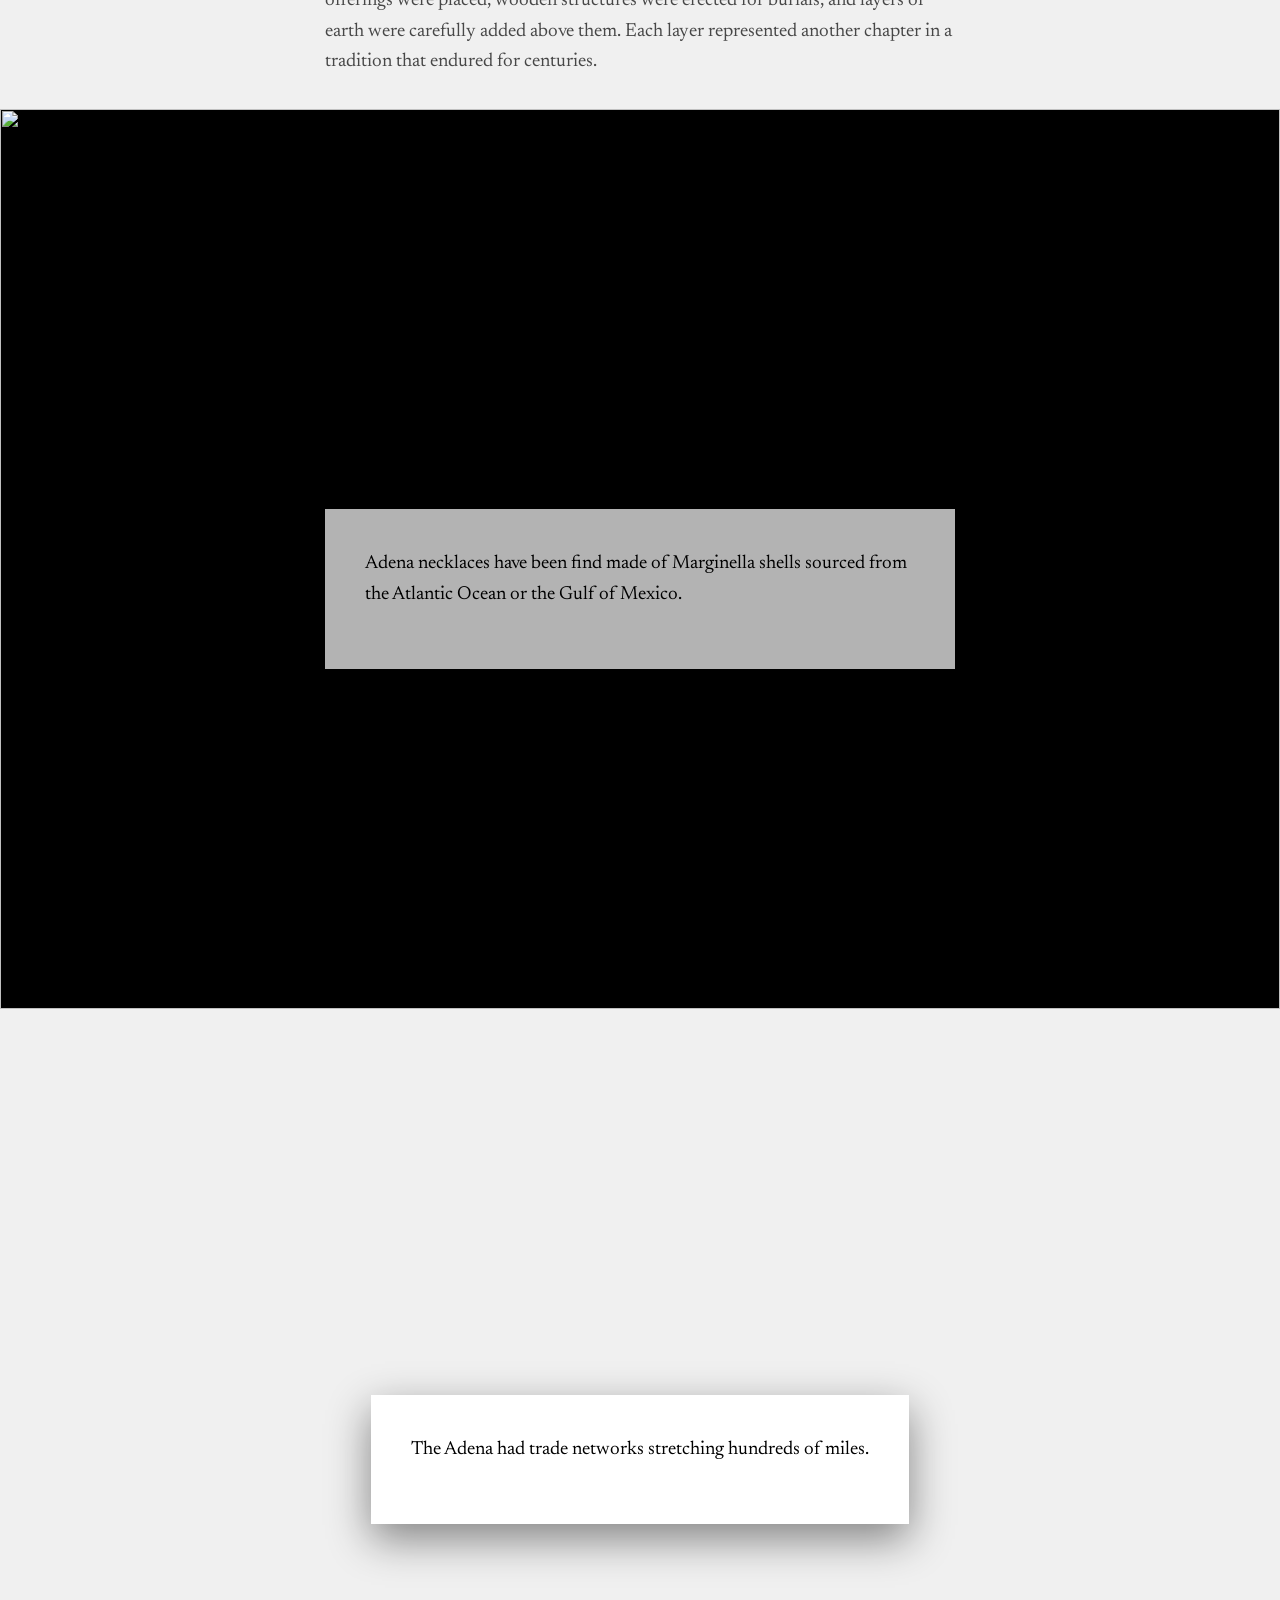
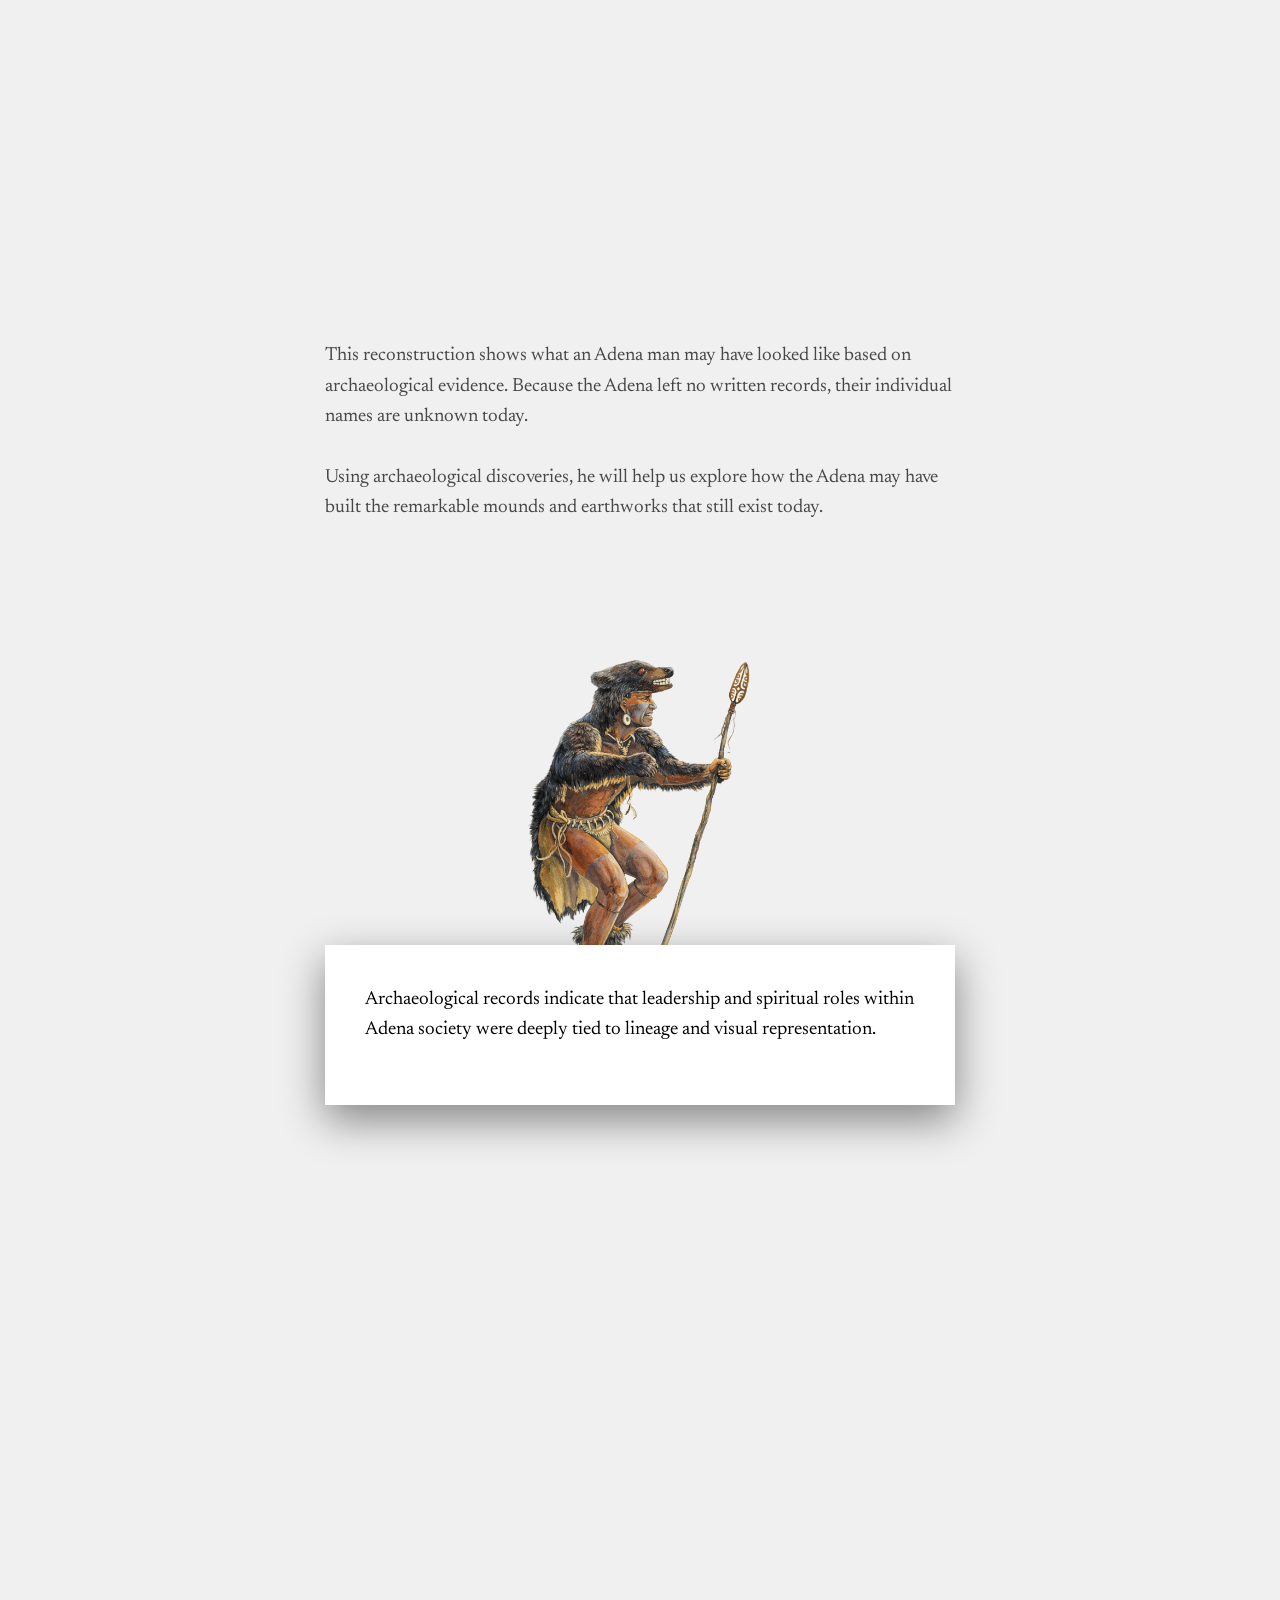
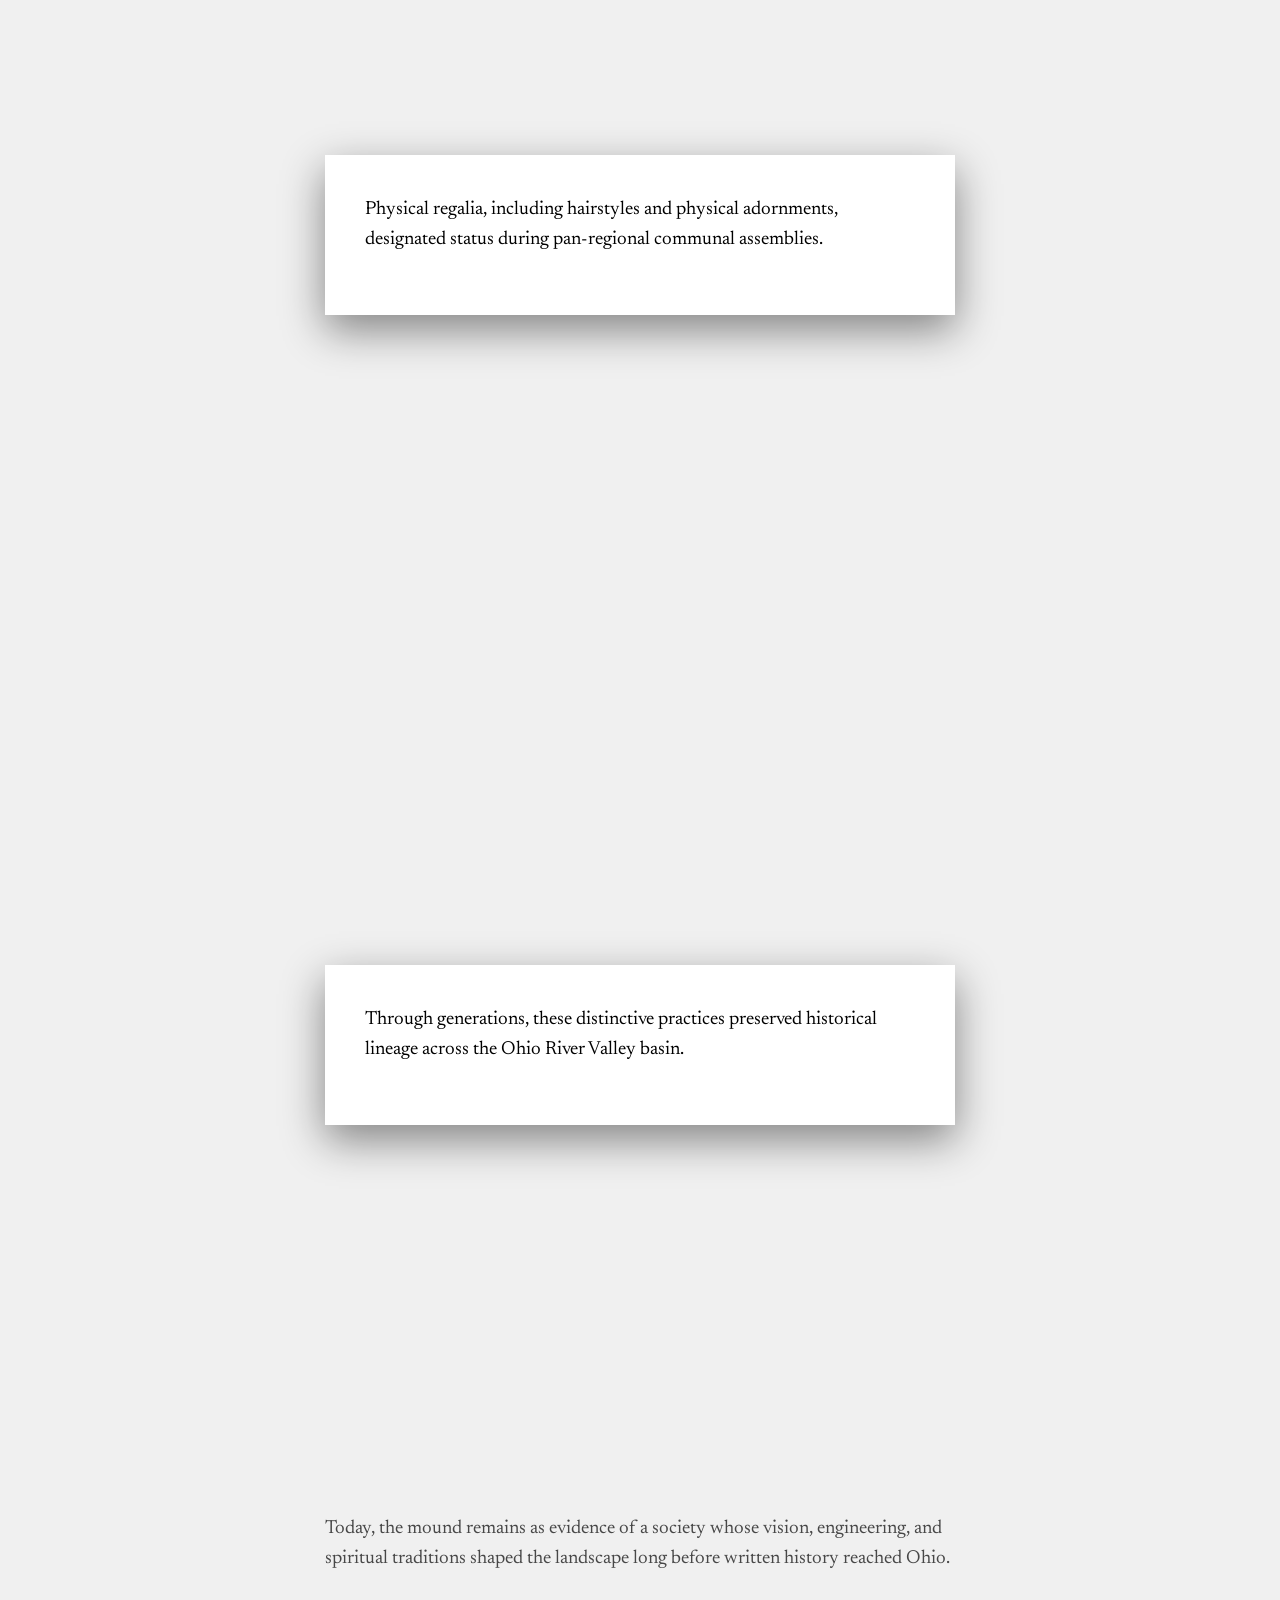
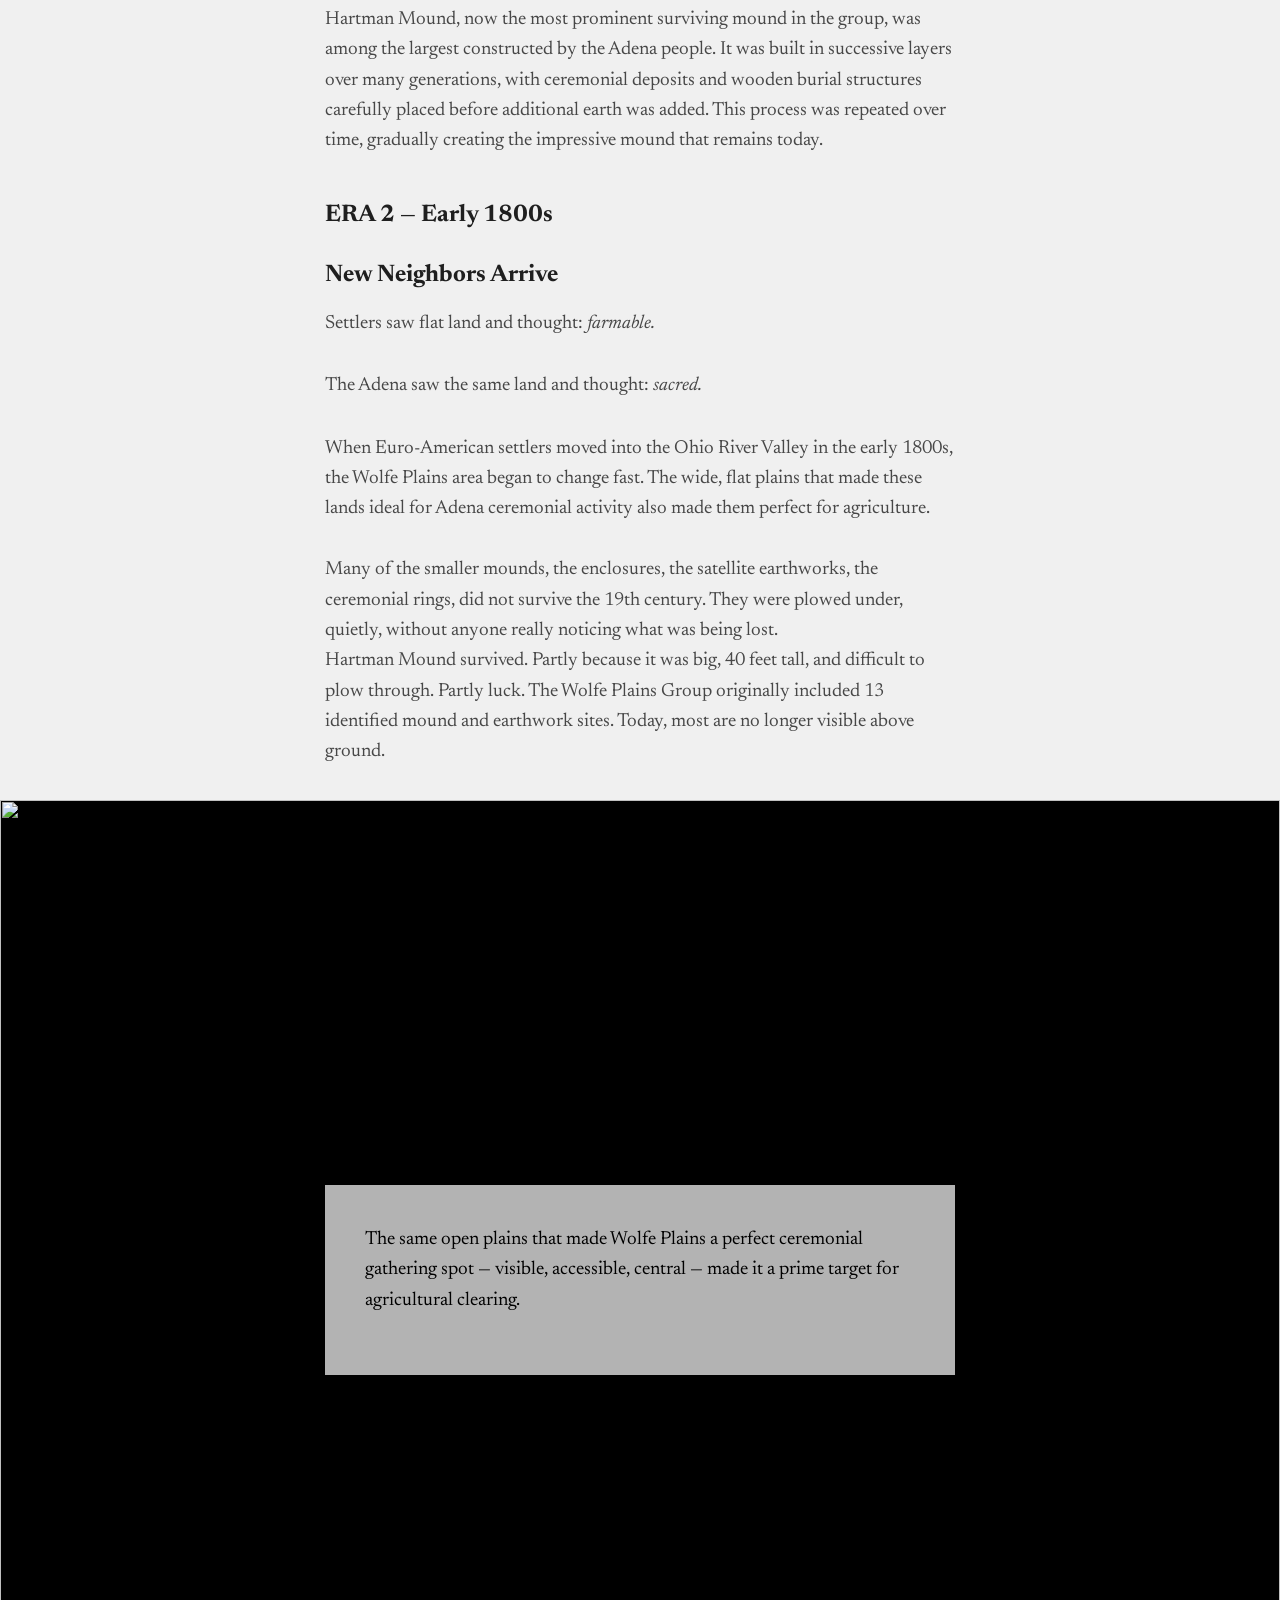
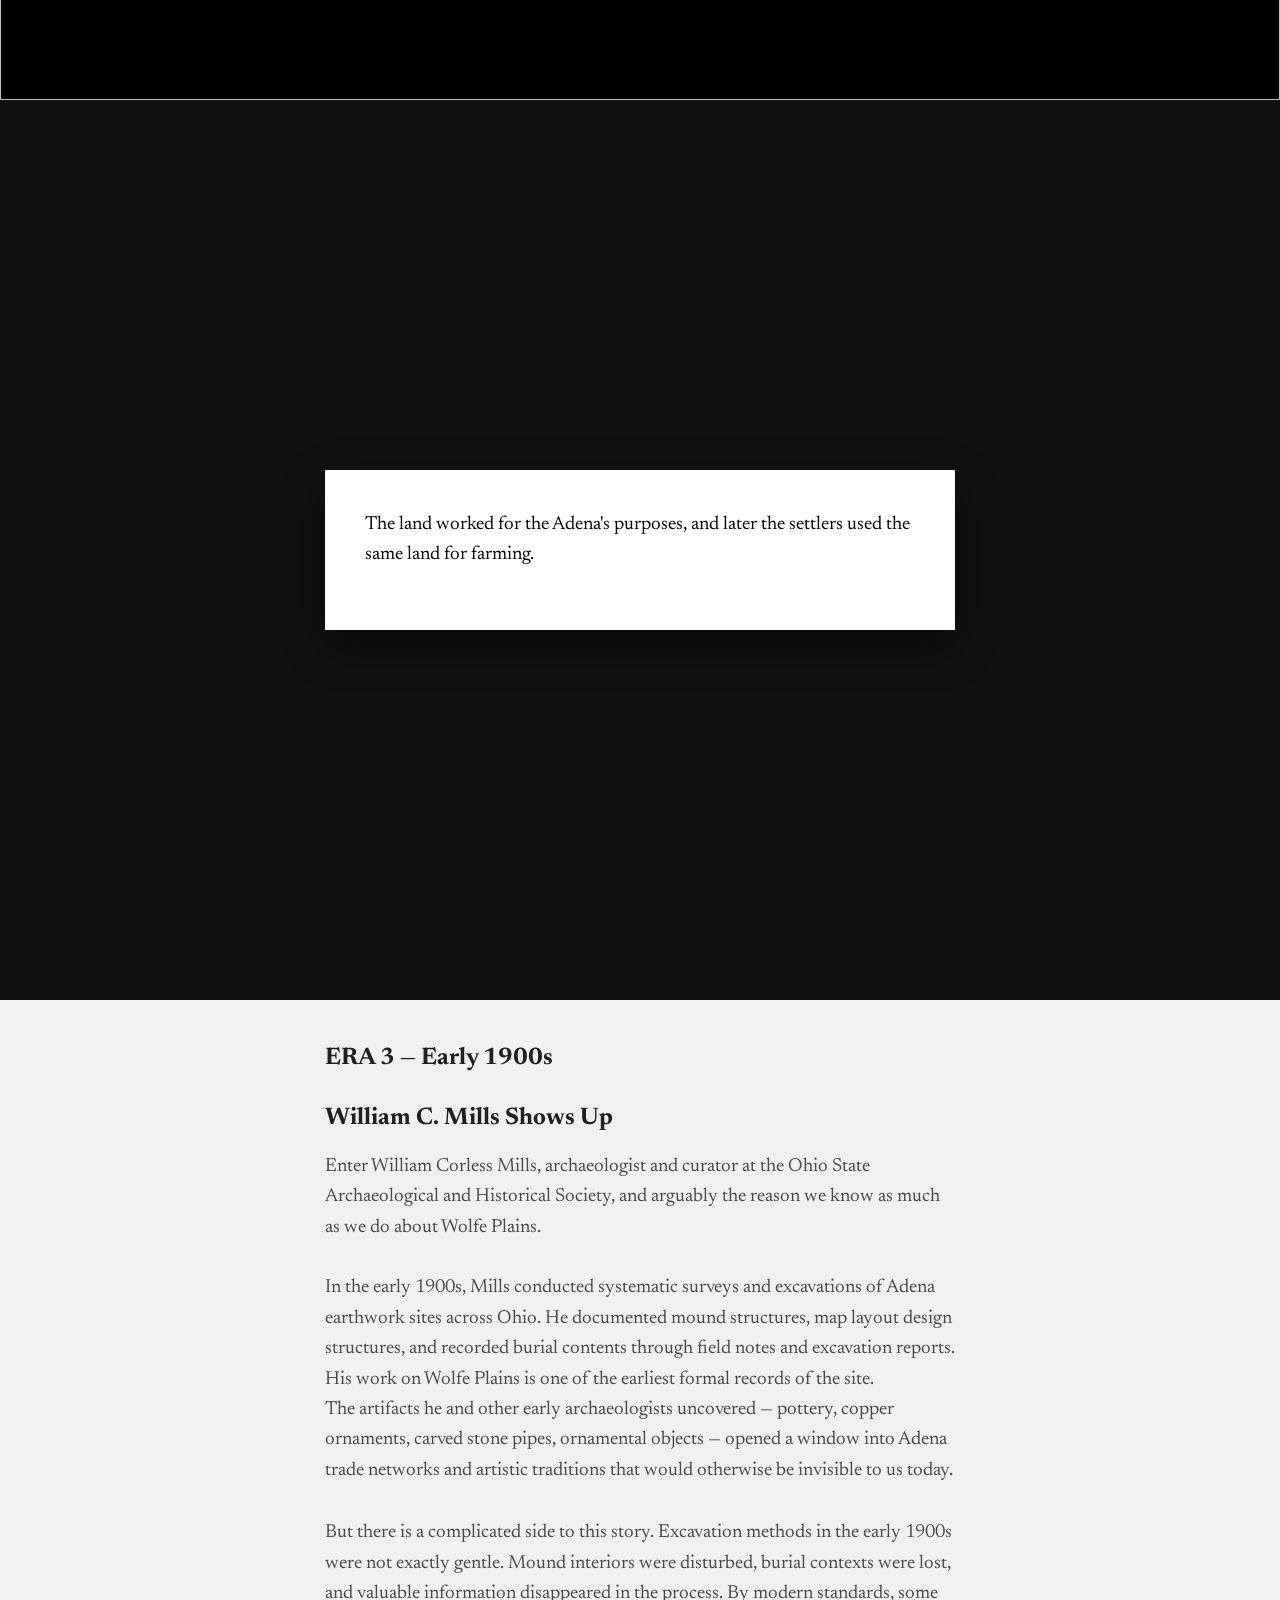
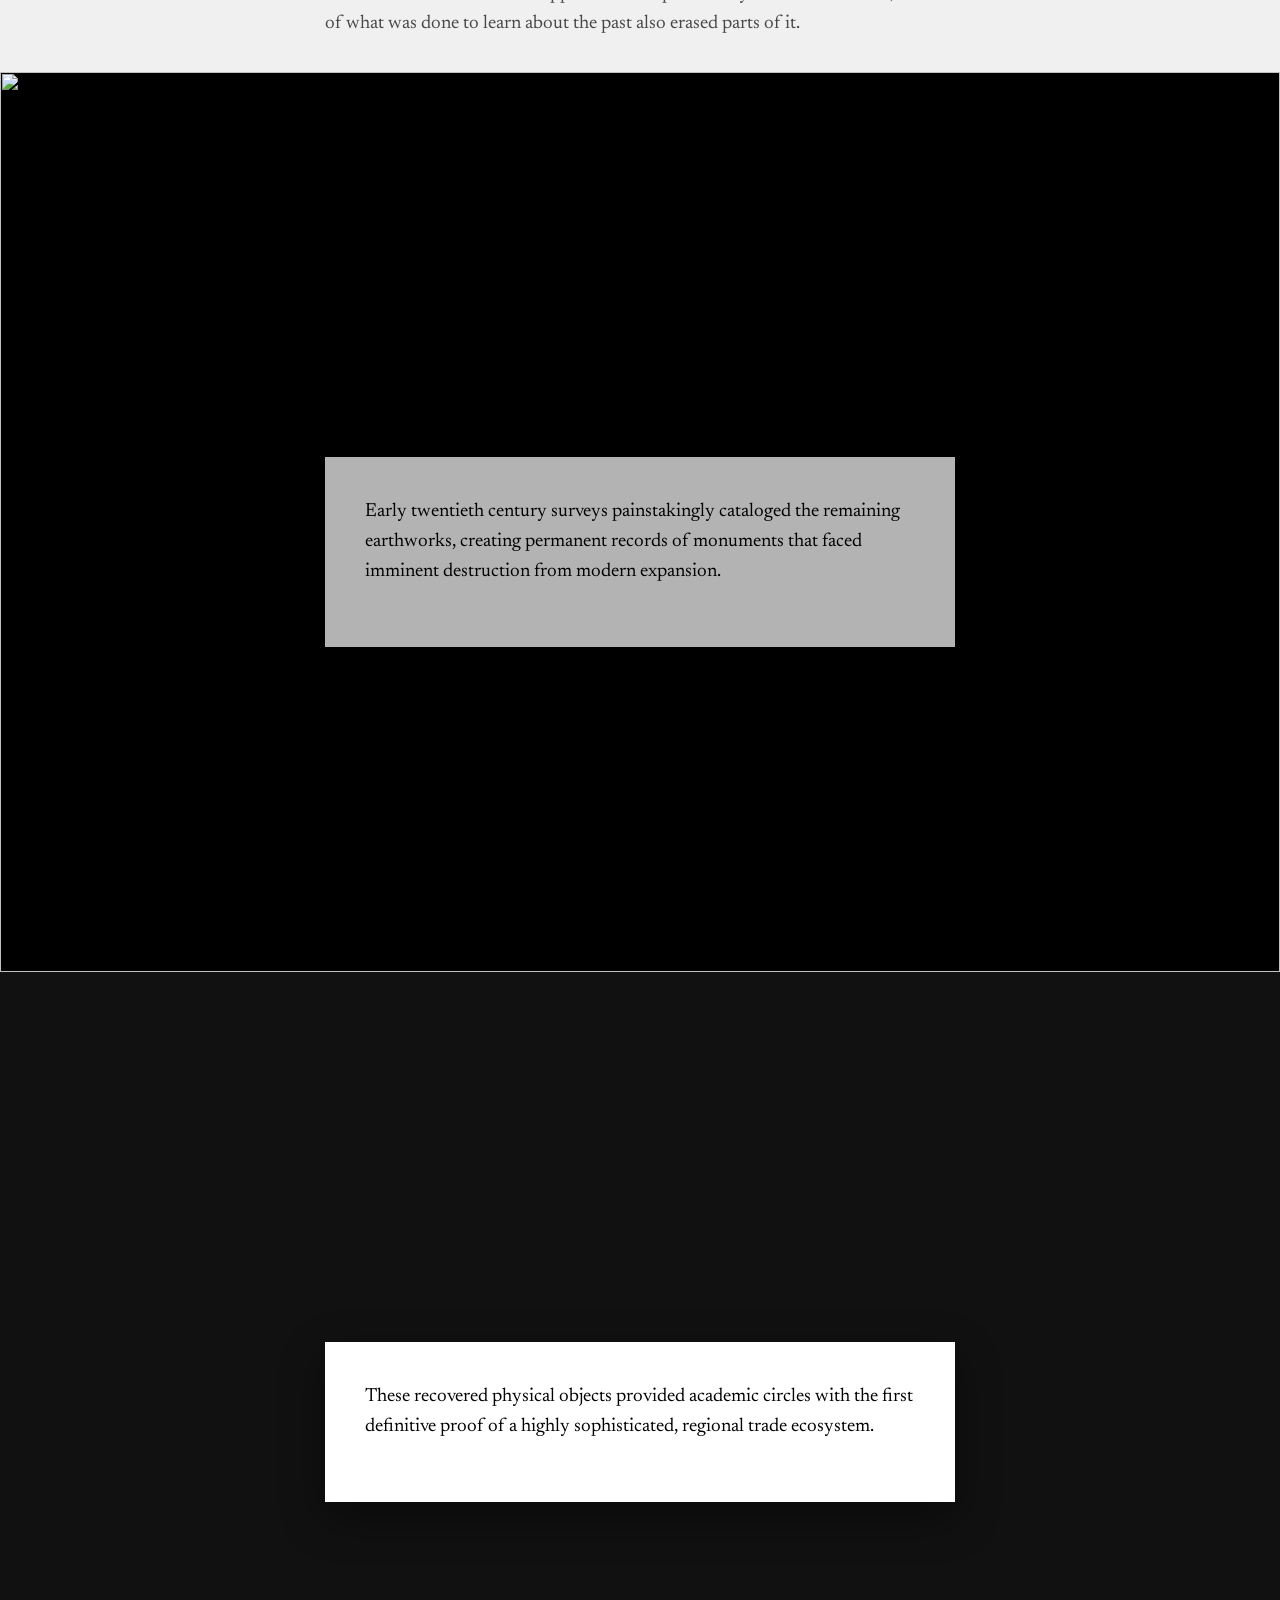
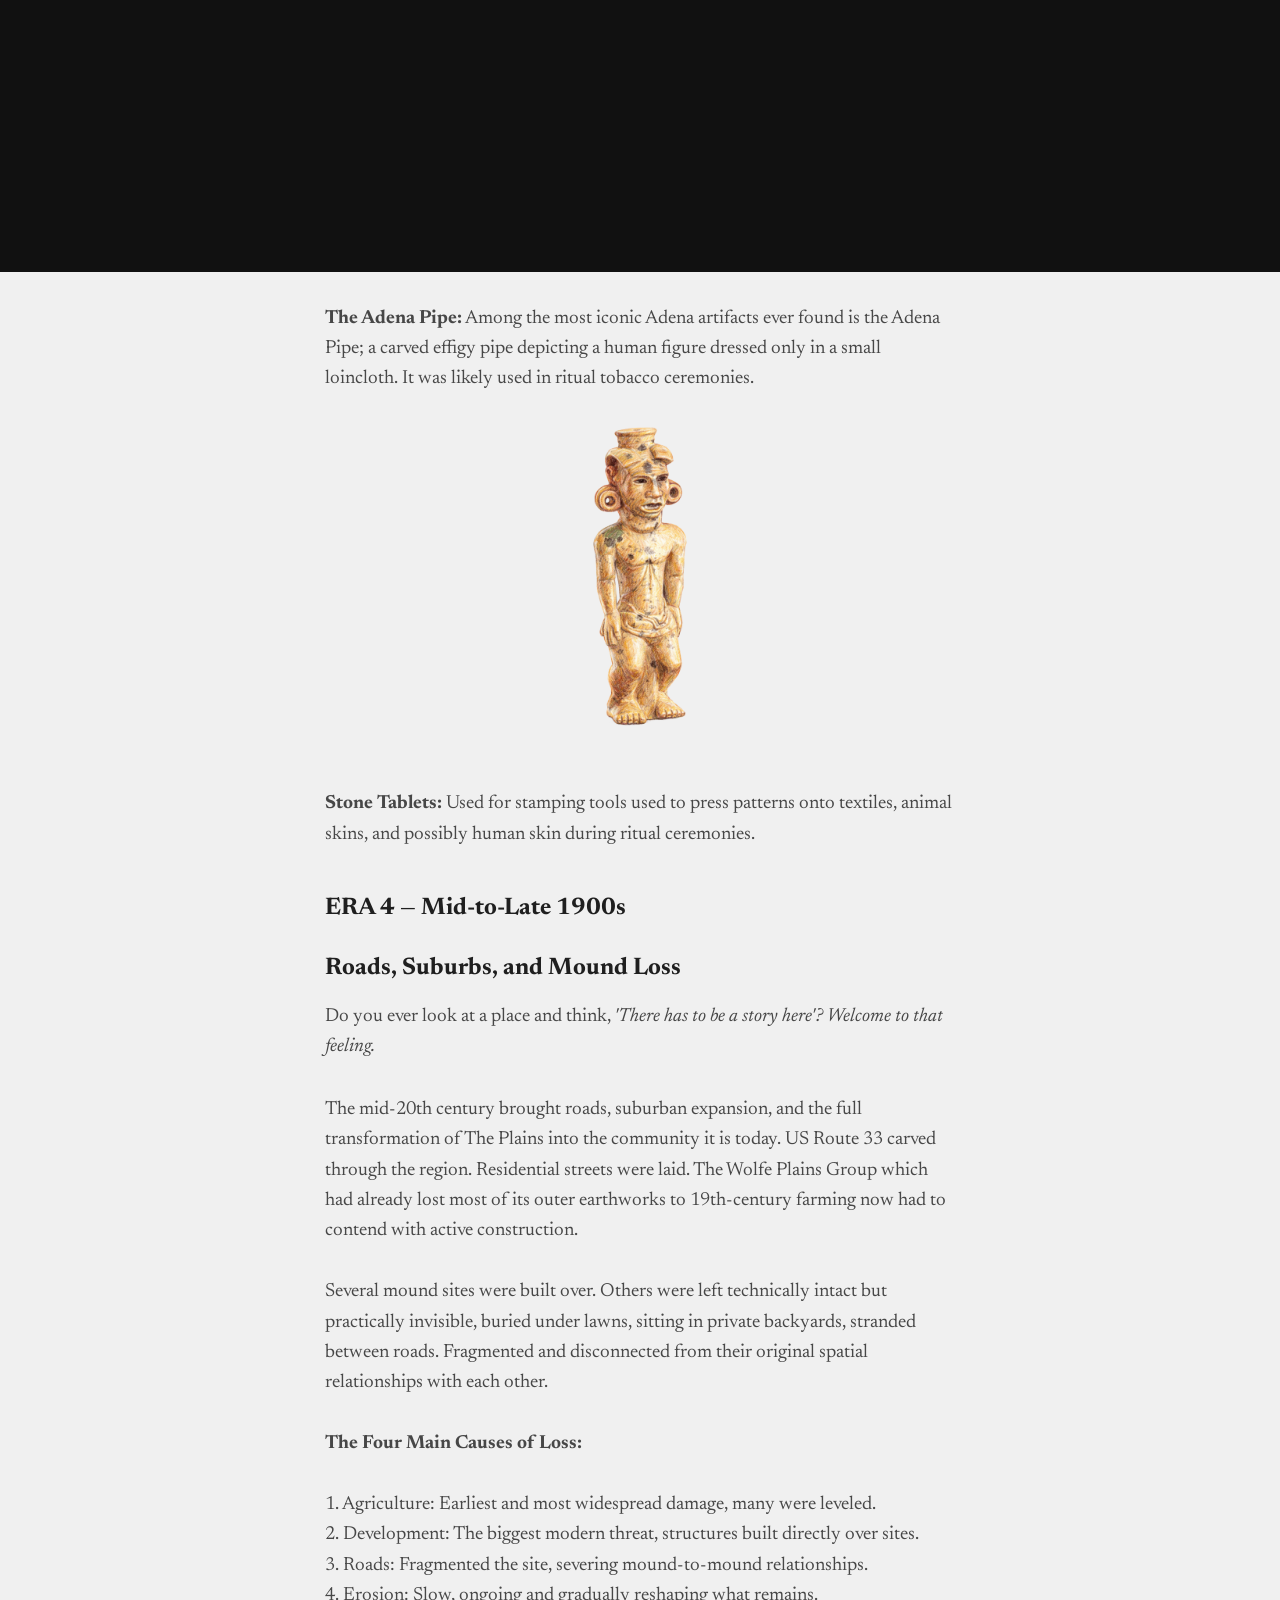
==== commit db464e7f: "changes" ====
--- a/index.html
+++ b/index.html
@@ -4,11 +4,6 @@
 <head>
     <meta charset="UTF-8">
     <meta name="viewport" content="width=device-width, initial-scale=1.0">
-    
-    <meta http-equiv="Cache-Control" content="no-cache, no-store, must-revalidate" />
-    <meta http-equiv="Pragma" content="no-cache" />
-    <meta http-equiv="Expires" content="0" />
-
     <link rel="stylesheet" href="css/base_styles.css">
     <link rel="stylesheet" href="css/base_fonts.css">
     <link rel="stylesheet" href="css/custom_styles.css">
@@ -92,7 +87,6 @@
 
     <script>
         window.addEventListener("scroll", () => {
-            // --- FRAMEWORK 1: OPENING SCROLLY (Reactivated for both desktop and mobile viewports) ---
             const presentPhoto = document.getElementById('photo-present');
             const steps = document.querySelectorAll('.step');
             
@@ -115,7 +109,6 @@
                 presentPhoto.style.opacity = (1 - fadeProgress);
             }
 
-            // --- FRAMEWORK 2: ERA 1 SINGLE IMAGE SCROLLY ---
             const era1Steps = document.querySelectorAll('.era1-step');
             if (era1Steps.length >= 2) {
                 const era1Rect1 = era1Steps[0].getBoundingClientRect();
@@ -130,7 +123,6 @@
                 }
             }
 
-            // --- FRAMEWORK 3: ERA 2 TWO-IMAGE SCROLLY ---
             const era2Photo1 = document.getElementById('photo-era2-1');
             const era2Steps = document.querySelectorAll('.era2-step');
             if (era2Photo1 && era2Steps.length >= 2) {
@@ -152,7 +144,6 @@
                 era2Photo1.style.opacity = (1 - fadeProgress2);
             }
 
-            // --- FRAMEWORK 4: ERA 3 TWO-IMAGE SCROLLY ---
             const era3Photo1 = document.getElementById('photo-era3-1');
             const era3Steps = document.querySelectorAll('.era3-step');
             if (era3Photo1 && era3Steps.length >= 2) {
@@ -174,7 +165,6 @@
                 era3Photo1.style.opacity = (1 - fadeProgress3);
             }
 
-            // --- FRAMEWORK 6: ERA 4 TWO-IMAGE SCROLLY ---
             const era4Photo1 = document.getElementById('photo-era4-1');
             const era4Steps = document.querySelectorAll('.era4-step');
             if (era4Photo1 && era4Steps.length >= 2) {
@@ -196,7 +186,6 @@
                 era4Photo1.style.opacity = (1 - fadeProgress4);
             }
 
-            // --- EXTRA FRAMEWORK: INLINE MAN SCROLLY ---
             const manSteps = document.querySelectorAll('.man-step');
             manSteps.forEach((step) => {
                 const rect = step.getBoundingClientRect();
